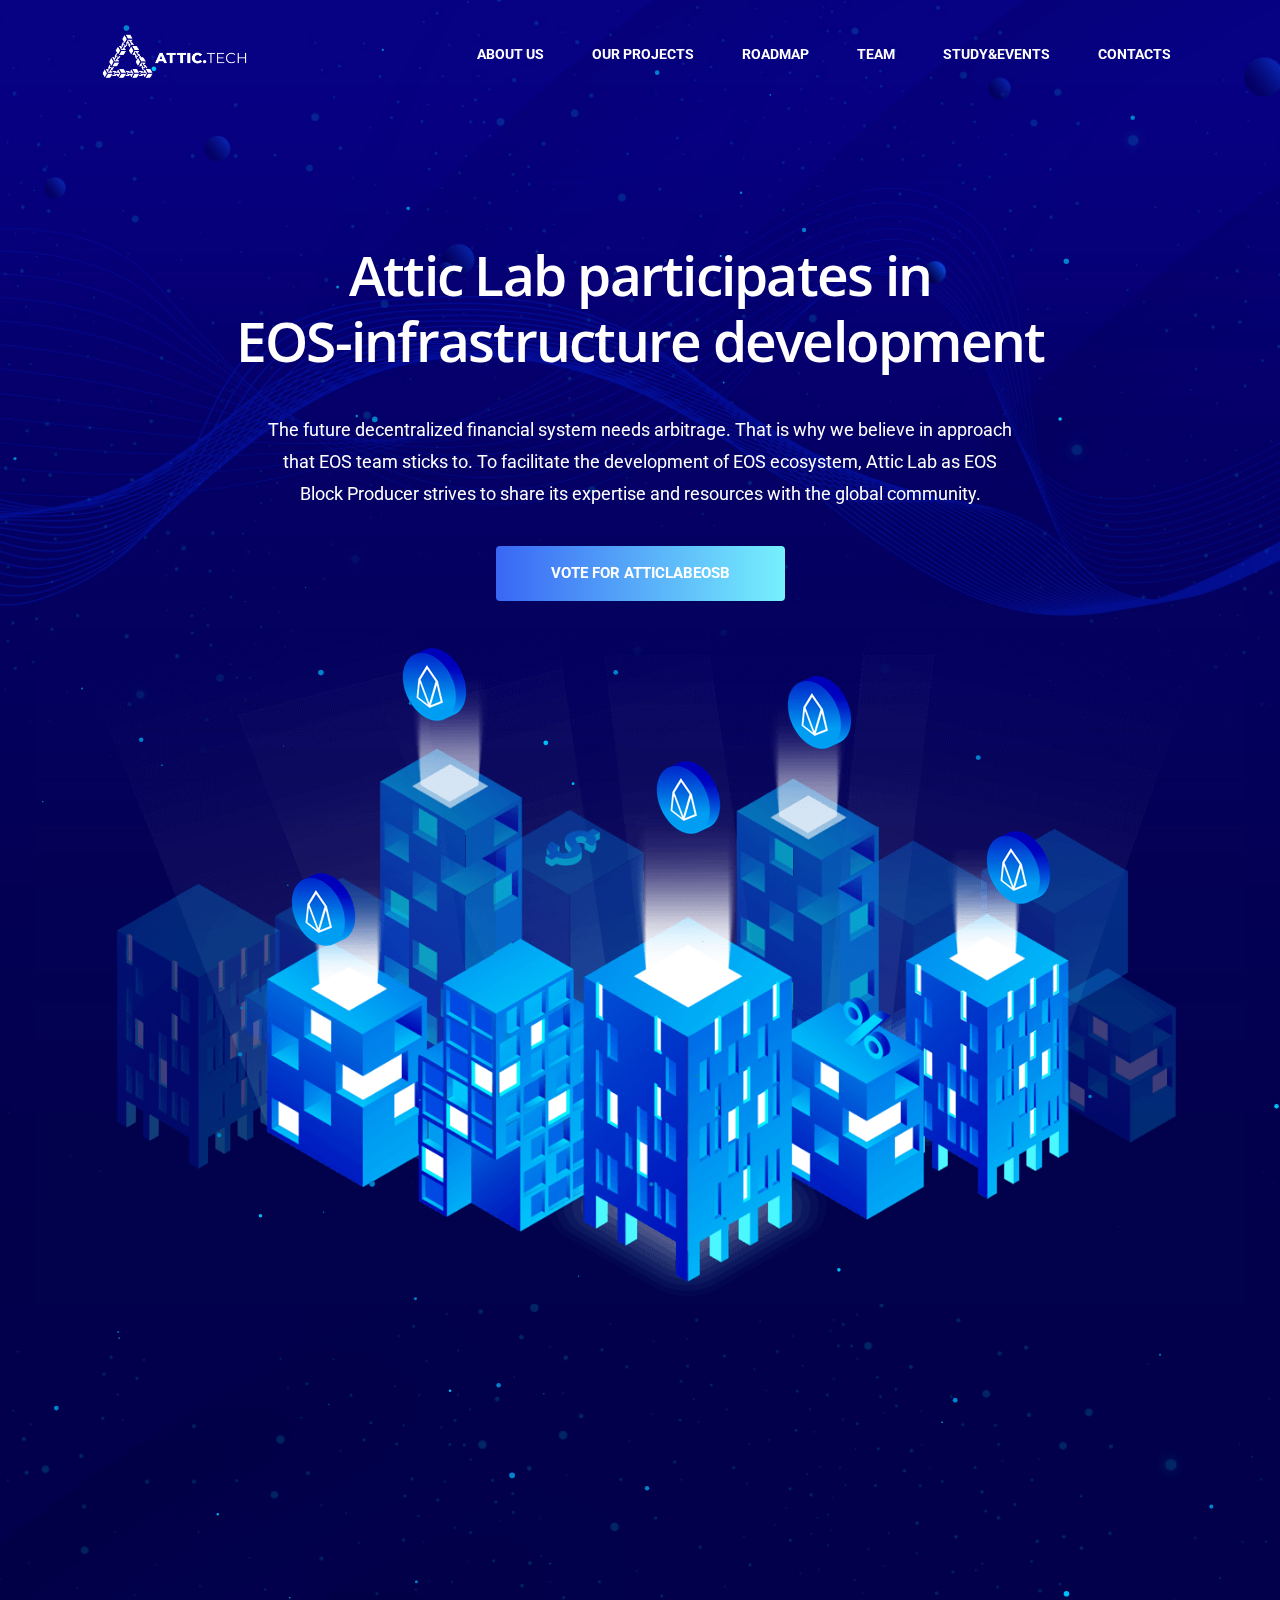
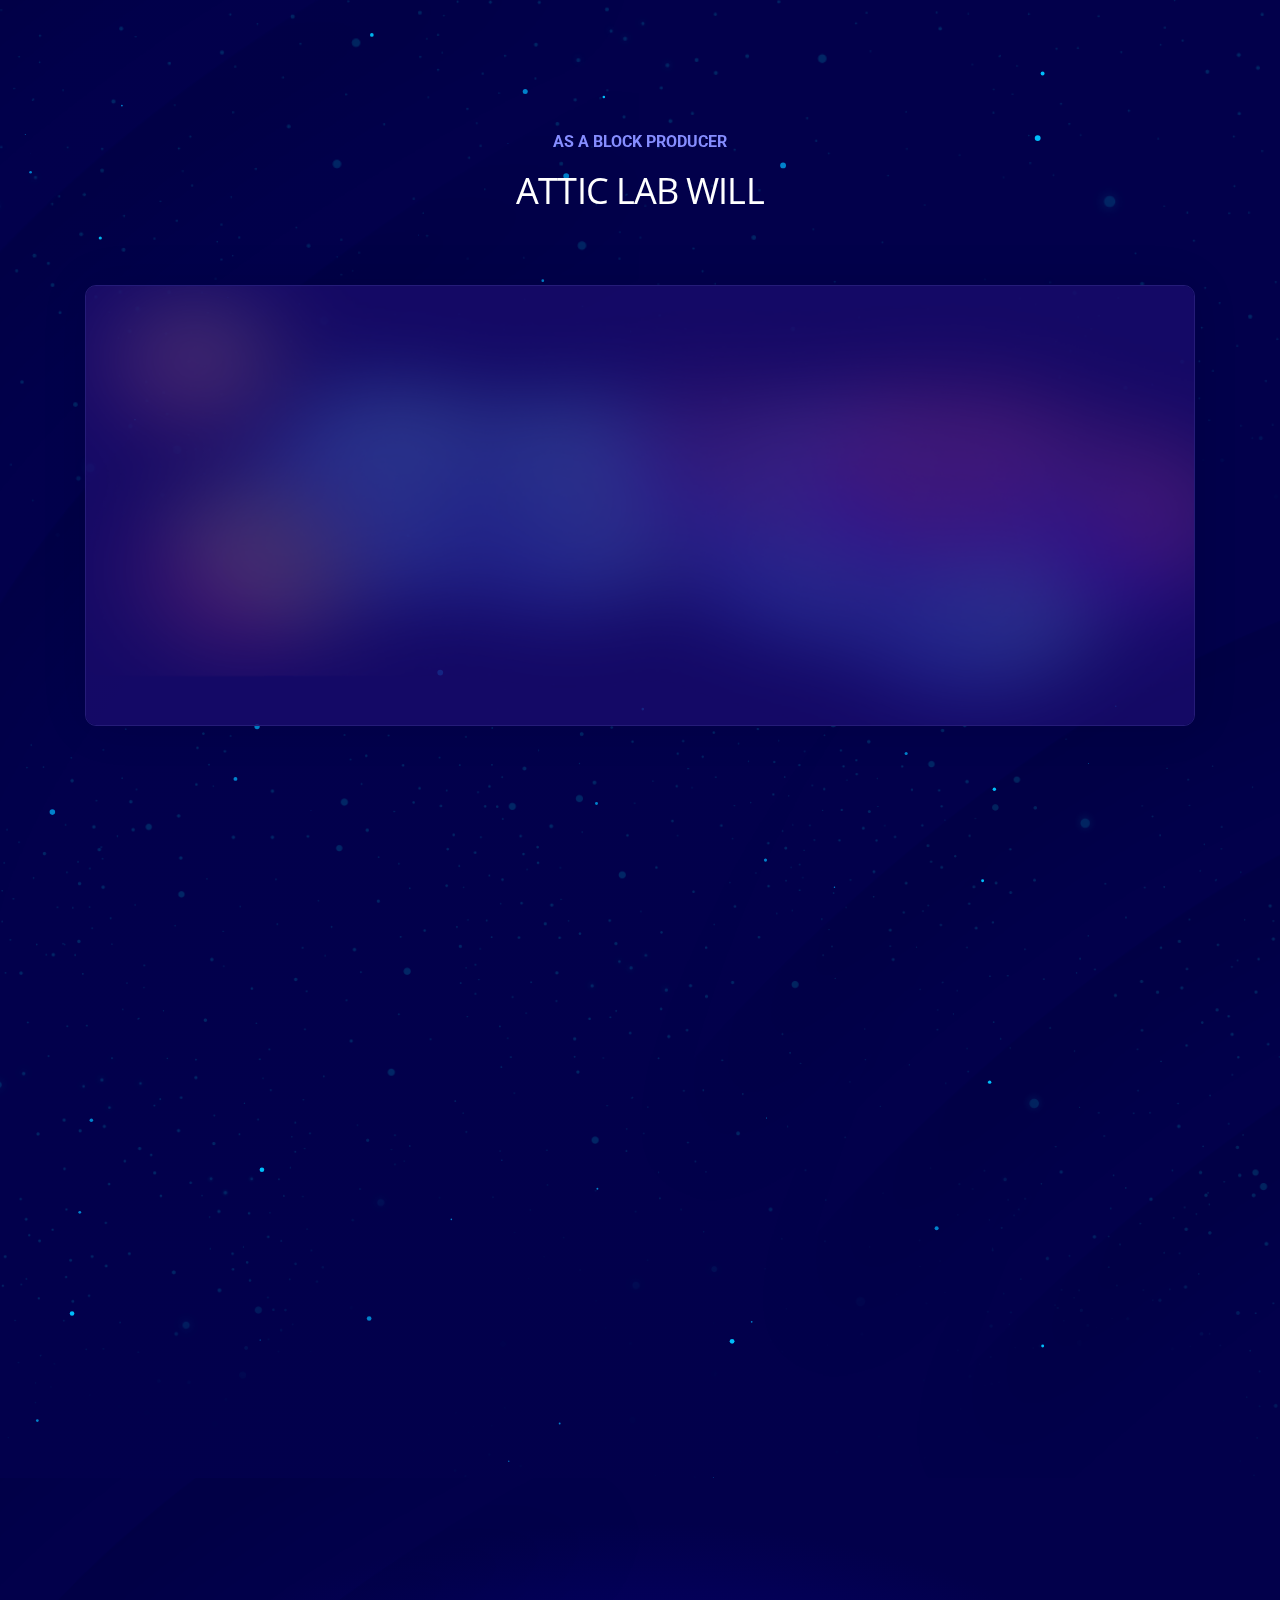
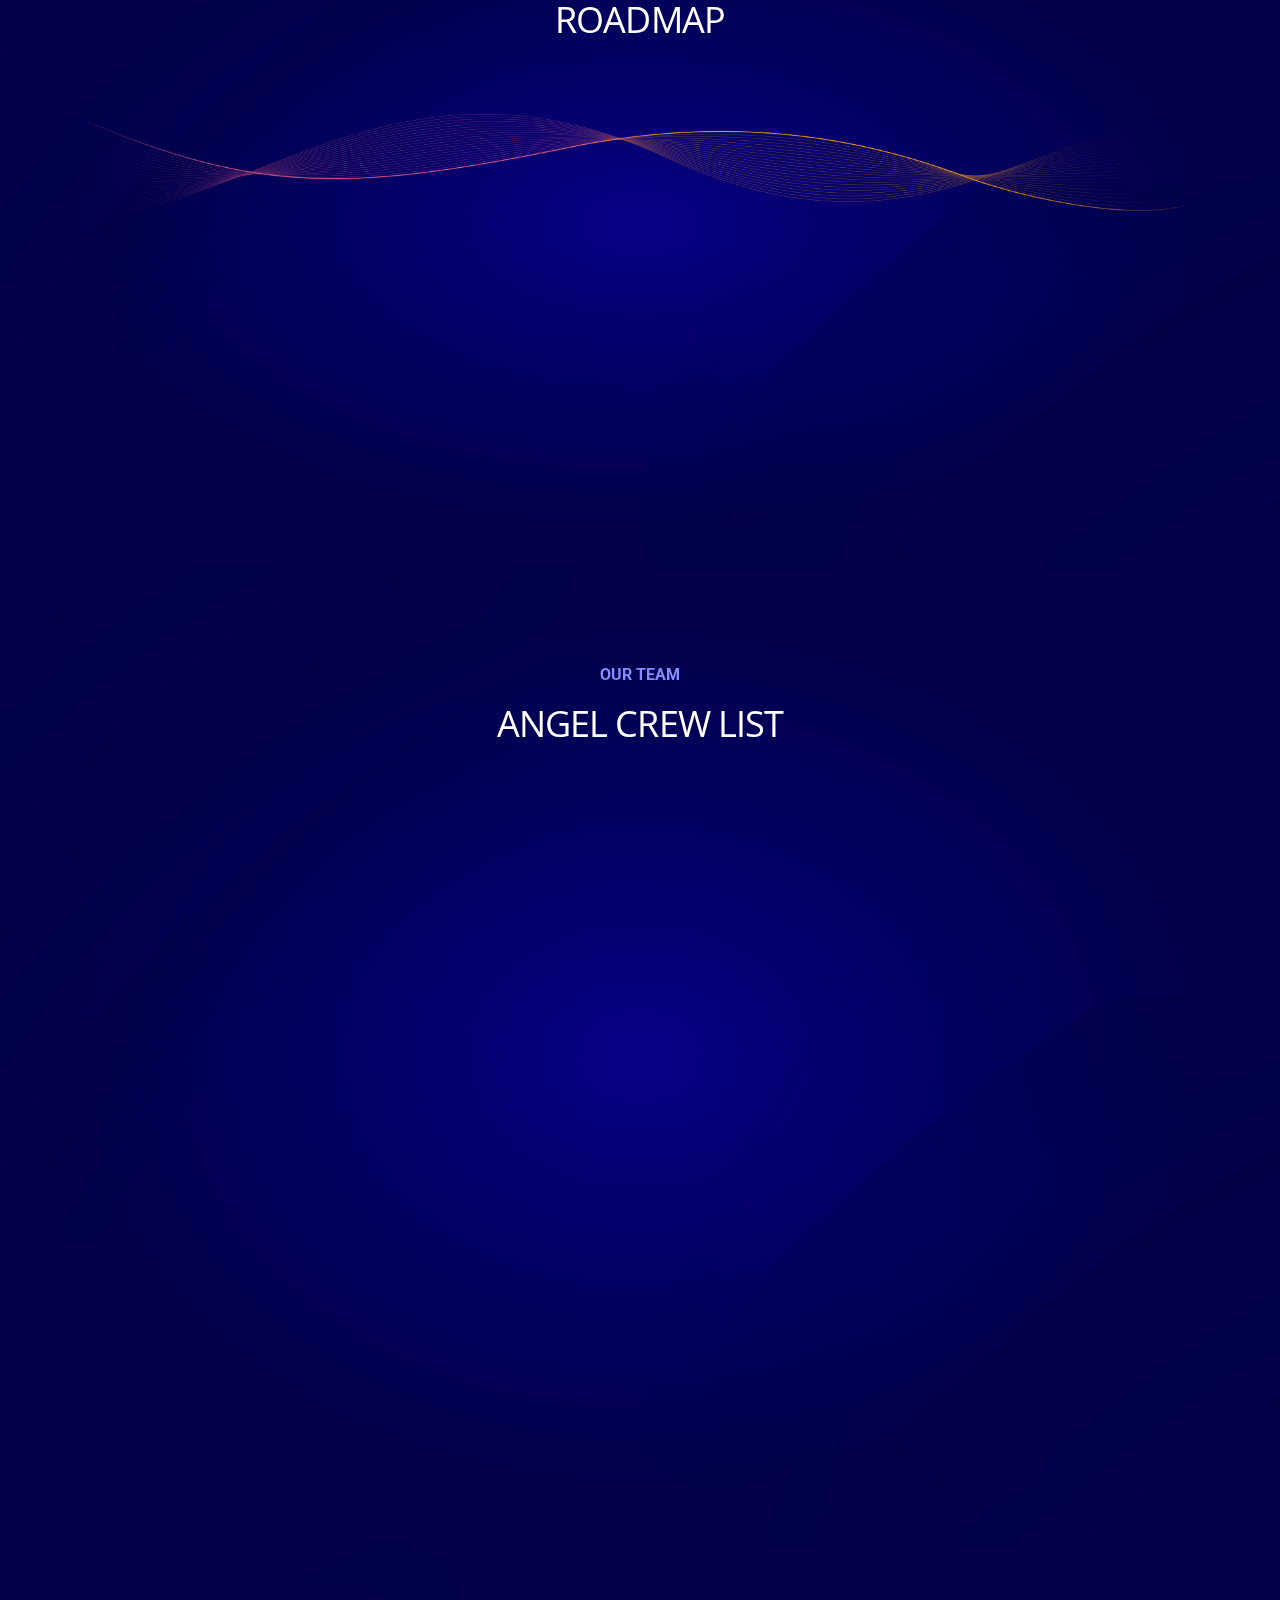
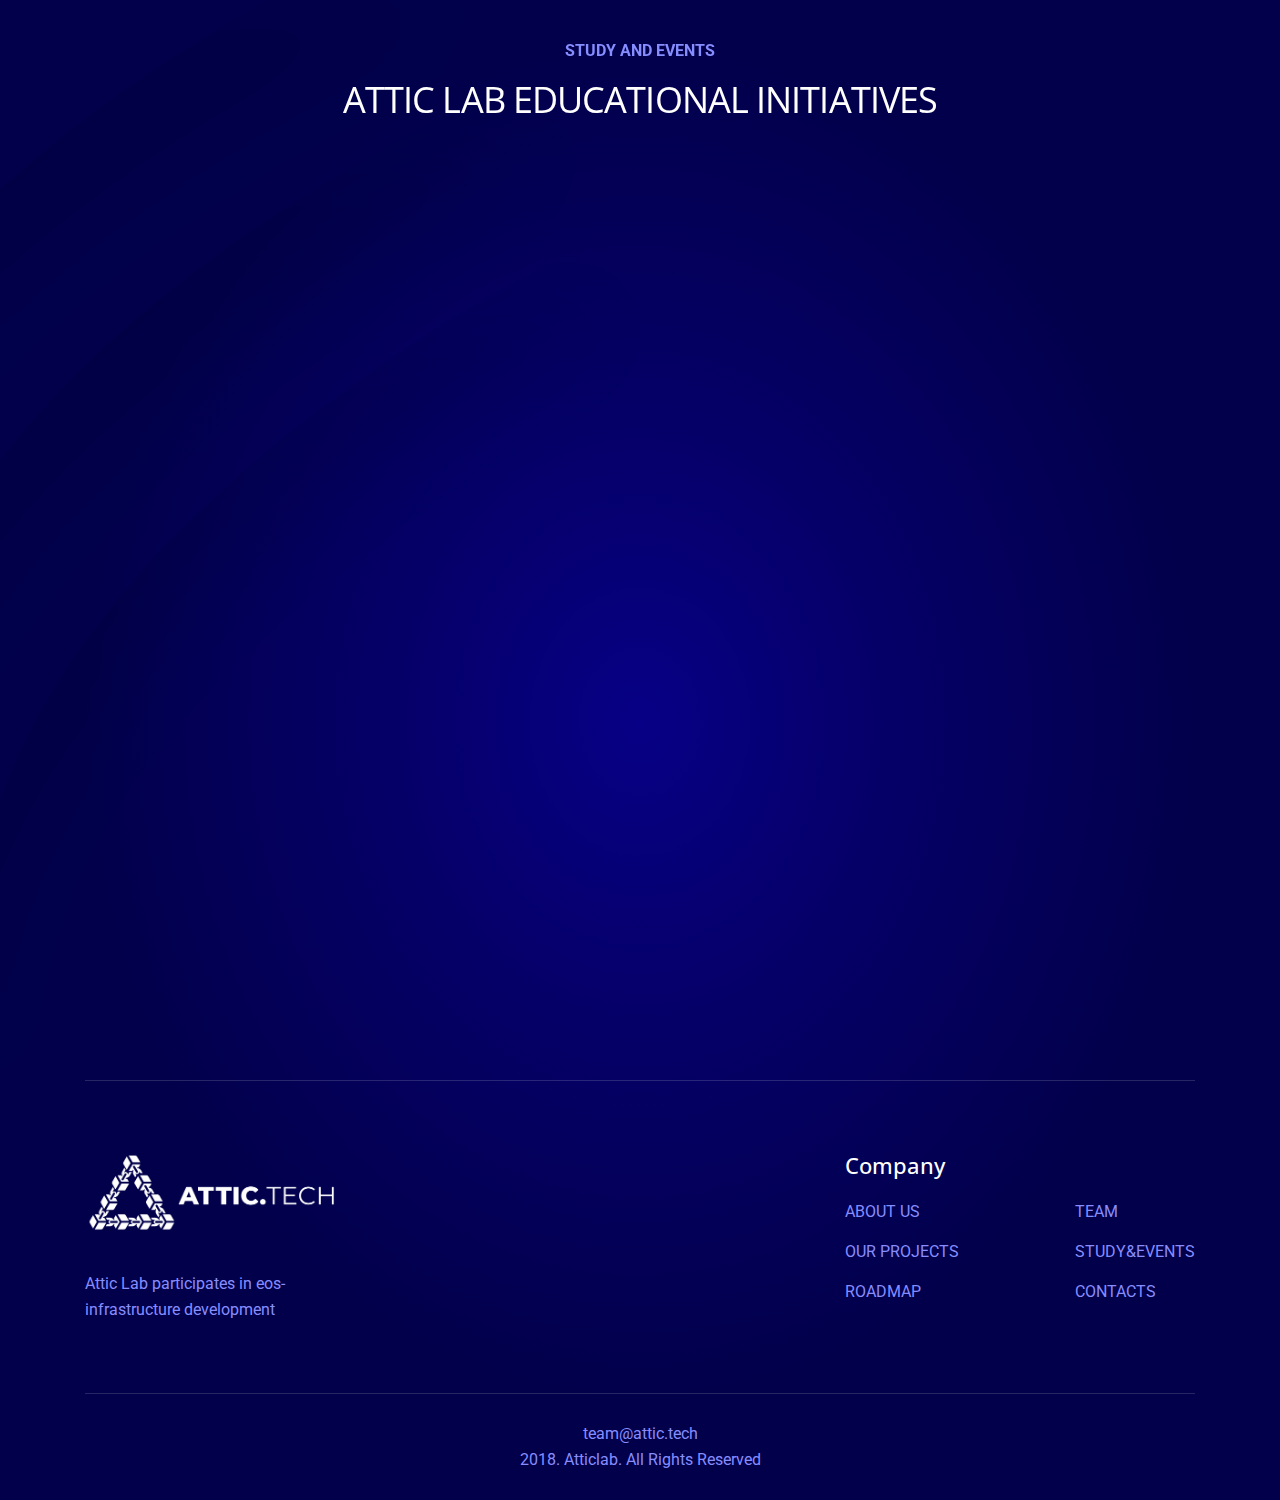
==== index.html @ 76526114 "initial commit" ====
<!-- get_header('Page Name','Title')-->
<!doctype html>
<html class="no-js" lang="en">
<head>
    <meta charset="utf-8">
    <meta http-equiv="x-ua-compatible" content="ie=edge">
    <title>Cryptoex - Home One</title>
    <meta name="description" content="">
    <meta name="viewport" content="width=device-width, initial-scale=1, shrink-to-fit=no">

    <link href="https://fonts.googleapis.com/css?family=Roboto:400,400i,500,500i,700,700i,900,900i" rel="stylesheet">
    <link href="https://fonts.googleapis.com/css?family=Open+Sans:400,400i,600,600i,700,700i,800,800i" rel="stylesheet">


    <link rel="icon" type="image/png" href="favicon.ico">
    <!-- Place favicon.ico in the root directory -->
    <link rel="apple-touch-icon" href="apple-touch-icon.png">

    <link rel="stylesheet" href="assets/css/fontawesome-min.css">
    <link rel="stylesheet" href="assets/css/bootstrap.min.css">
    <link rel="stylesheet" href="assets/css/xsIcon.css">
    <link rel="stylesheet" href="assets/fonts/icomoon/style.css">
    <link rel="stylesheet" href="assets/css/magnific-popup.css">
    <link rel="stylesheet" href="assets/css/owl.carousel.min.css">
    <link rel="stylesheet" href="assets/css/owl.theme.default.min.css">
    <link rel="stylesheet" href="assets/css/navigation.css">
    <link rel="stylesheet" href="assets/css/animate.css">

    <!--Theme custom css -->
    <link rel="stylesheet" href="assets/css/style.css">

    <!--Theme Responsive css-->
    <link rel="stylesheet" href="assets/css/responsive.css"/>

    <!-- use only color version -->
    <!-- <link rel='stylesheet' type='text/css' href='assets/css/colors/color-1.css' > -->
</head>
<body>


<!-- preloader  -->

<div class="preloader" id="preloader">
    <svg class="xs-preload" viewBox="0 0 120 120" width="120px" height="120px">
        <circle class="inner" cx="60" cy="60" r="32"/>
        <circle class="middle" cx="60" cy="60" r="38"/>
        <circle class="outer" cx="60" cy="60" r="44"/>
    </svg>
    <a class="cencel-preloader" href="">Cancel Preloader</a>
</div>

<!-- preloader end  -->

<div class="search-wrap">
    <form class="search-inner" id="main_search" method="get">
        <input id="search_text" type="search" placeholder="Search..." autocomplete="off">
        <button id="searchbtn" type="submit"><i class="fa fa-search"></i></button>
    </form>
</div>


<!-- offset cart strart -->
<!-- sidebar cart item -->
<div class="xs-sidebar-group cart-group">
    <div class="xs-overlay xs-bg-black"></div>
    <div class="xs-sidebar-widget">
        <div class="sidebar-widget-container">
            <div class="widget-heading media">
                <div class="media-body">
                    <a href="#" class="close-side-widget">
                        <i class="icon icon-cross"></i>
                    </a>
                </div>
            </div>
            <div class="xs-empty-content">
                <h3 class="widget-title">Shopping cart</h3>
                <h4 class="xs-title">No products in the cart.</h4>
                <p class="empty-cart-icon">
                    <i class="icon icon-shopping-cart"></i>
                </p>
                <p class="xs-btn-wraper">
                    <a class="btn btn-primary" href="#">Return To Shop</a>
                </p>
            </div>
        </div>
    </div>
</div>    <!-- END sidebar cart item -->    <!-- END offset cart strart -->


<!-- sidebar cart item -->
<div class="xs-sidebar-group info-group">
    <div class="xs-overlay xs-bg-black"></div>
    <div class="xs-sidebar-widget">
        <div class="sidebar-widget-container">
            <div class="widget-heading">
                <a href="#" class="close-side-widget">
                    <i class="icon icon-cross"></i>
                </a>
            </div>
            <div class="sidebar-textwidget">
                <div class="sidebar-logo-wraper">
                    <img class="header-logo" src="assets/images/bimg/logo_112_37.png" alt="sidebar logo">
                </div>
                <p>Far far away, behind the word moun tains, far from the countries Vokalia and Consonantia, there live
                    the blind texts. Separated they live in Bookmarksgrove right at the coast of </p>
                <ul class="sideabr-list-widget">
                    <li>
                        <div class="media">
                            <div class="d-flex">
                                <i class="icon icon-placeholder2"></i>
                            </div>
                            <div class="media-body">
                                <p>759 Pinewood Avenue</p>
                                <span>Marquette, Michigan</span>
                            </div>
                        </div><!-- address 1 -->
                    </li>
                    <li>
                        <div class="media">
                            <div class="d-flex">
                                <i class="icon icon-email2"></i>
                            </div>
                            <div class="media-body">
                                <a href="mailto:info@domain.com">info@domain.com</a>
                                <span>Online Support</span>
                            </div>
                        </div><!-- address 1 -->
                    </li>
                    <li>
                        <div class="media">
                            <div class="d-flex">
                                <i class="icon icon-phone-call2"></i>
                            </div>
                            <div class="media-body">
                                <p>906-624-2565</p>
                                <span>Mon-Fri 8am-5pm</span>
                            </div>
                        </div><!-- address 1 -->
                    </li>
                </ul><!-- .sideabr-list-widget -->
                <div class="subscribe-from">
                    <p>Get Subscribed!</p>
                    <form action="#" method="POST" id="subscribe-form" class="subscribe-form">
                        <label for="sub-input"></label>
                        <div class="form-group">
                            <input type="email" name="email" id="sub-input" placeholder="Enter your mail here"
                                   class="form-control">
                            <button class="sub-btn" type="submit"><i class="icon icon-arrow-right"></i></button>
                        </div>
                    </form>
                </div>
                <ul class="social-list version-2">
                    <li><a href="https://www.facebook.com/atticlab/" class="facebook"><i class="fa fa-facebook"></i></a></li>
                    <li><a href="https://twitter.com/atticlabit" class="twitter"><i class="fa fa-twitter"></i></a></li>
                    <li><a href="#" class="linkedin"><i class="fa fa-reddit"></i></a></li>
                    <li><a href="#" class="instagram"><i class="fa fa-instagram"></i></a></li>
                    <li><a href="https://medium.com/eosatticlab" class="vimeo"><i class="fa fa-vimeo"></i></a></li>
                </ul><!-- .social-list -->
                <div class="text-center">
                    <a href="#" class="btn btn-primary">Purchase Now</a>
                </div>
            </div>
        </div>
    </div>
</div>    <!-- END sidebar widget item -->    <!-- END offset cart strart -->


<!-- header section start -->
<header class="header">
    <div class="container">
        <nav id="navigation1" class="navigation">

            <div class="nav-header">
                <a class="nav-brand" href="index.html">
                    <img class="header-logo"  src="assets/images/bimg/logo_112_37.png" alt="">
                </a>
                <div class="nav-toggle"></div>
            </div>

            <div class="nav-menus-wrapper xs-menu">
                <ul class="header-right align-to-right">
                </ul>
                <ul class="nav-menu align-to-right">
                    <li class="active"><a href="#featured">ABOUT US</a></li>
                    <li><a href="#how_work" class="scrolls">OUR PROJECTS </a></li>
                    <li><a href="#roadmap" class="scrolls">ROADMAP </a></li>
                    <li><a href="#team" class="scrolls">TEAM </a></li>
                    <li><a href="#blog" class="scrolls">STUDY&EVENTS </a></li>
                    <li><a href="#contacts" class="scrolls">CONTACTS </a></li>
                </ul>

            </div>


        </nav>
    </div><!-- .container END -->
</header><!-- header section end -->

<div id="particles-js"

<!-- banner start -->
<section class="banner-sec" id="particles-js1">
    <div class="banner-item"
         style="background: url(assets/images/background/banner_bg.jpg) no-repeat center center /cover">
        <div class="container">
            <div class="row">
                <div class="col-lg-9 mx-auto">
                    <div class="banner-content">
                        <h1 class="banner-title">Attic Lab participates in <br> EOS-infrastructure development</h1>
                        <p>
                            The future decentralized financial system needs arbitrage. That is why we believe in
                            approach that EOS team sticks to. To facilitate the development of EOS ecosystem, Attic Lab
                            as EOS Block Producer strives to share its expertise and resources with the global
                            community.
                        </p>
                        <a href="http://atticlab.net/vote/" target="_blank" class="btn btn-primary">vote for
                            atticlabeosb</a>
                    </div>
                </div>
            </div>

            <div class="banner-img-item">
                <img class="banner-img" src="assets/images/bimg/png_main.png" alt="">
                <img class="banner-ico banner-ico-1" src="assets/images/bimg/pic_72_82.png" alt="">
                <img class="banner-ico banner-ico-2" src="assets/images/bimg/pic_72_82.png" alt="">
                <img class="banner-ico banner-ico-3" src="assets/images/bimg/pic_72_82.png" alt="">
                <img class="banner-ico banner-ico-4" src="assets/images/bimg/pic_72_82.png" alt="">
                <img class="banner-ico banner-ico-5" src="assets/images/bimg/pic_72_82.png" alt="">
            </div>
        </div><!--  .cont  ainer END -->

    </div>
</section>    <!-- banner section end -->

<div class="featured-area">

    <div class="blockcain-and-featured-area">

        <!-- blockcain section start -->
        <section class="blockcain-top-sec">
            <div class="container">
                <div class="row">
                    <div class="col-md-6 wow fadeInUp" data-wow-duration="1.5s">
                        <div class="blockcain-top">
                            <h2 class="column-title">WHO WE ARE  <br> AND  WHAT WE DO</h2>
                        </div>
                    </div><!-- col end -->
                    <div class="col-md-5 offset-md-1 wow fadeInUp" data-wow-duration="2s">
                        <div class="blockcain-top-content">
                            <p>
                                Attic Lab EOS is a fintech and blockchain development company, based in Ukraine, with
                                the global diverse presence and professional crew on board.
                                Attic lab EOS develops essential range of quality products, tools, and services with the
                                focus on smart-contract operating platform and makes extra mile efforts in
                                EOS-infrastructure and ecosystem services’ development and promotion. 
                            </p>
                        </div>
                    </div>
                </div>
            </div>
        </section>            <!-- blockcain section end -->

        <!-- featured section start -->
        <section class="featured-sec" id="featured">
            <div class="container">
                <div class="row">
                    <div class="col-lg-8 mx-auto">
                        <div class="section-title-item">
                            <small class="xs-section-title">As a Block Producer</small>
                            <h2 class="section-title">ATTIC LAB WILL</h2>
                        </div>
                    </div>
                </div><!-- row end -->
                <div class="main-fetured-item">
                    <div class="row">
                        <div class="col-md-4 wow fadeInUp" data-wow-duration="1.5s">
                            <div class="single-feaured-item">
                                <img src="assets/images/bimg/ic_1.png" alt="">
                                <h3 class="feature-title">
                                    Perform technical tasks
                                </h3>
                                <p>
                                    Create and validate blocks, host full seed node and potentially back-up servers
                                </p>
                            </div>
                        </div><!-- col end -->
                        <div class="col-md-4 wow fadeInUp" data-wow-duration="2s">
                            <div class="single-feaured-item">
                                <img src="assets/images/bimg/ic_2.png" alt="">
                                <h3 class="feature-title">
                                    Raise EOS community
                                </h3>
                                <p>
                                    Arrange and participate in public events, improve EOS integrity in financial sphere.
                                </p>
                            </div>
                        </div><!-- col end -->
                        <div class="col-md-4 wow fadeInUp" data-wow-duration="2.5s">
                            <div class="single-feaured-item">
                                <img src="assets/images/bimg/ic_3.png" alt="">
                                <h3 class="feature-title">
                                    Develop
                                </h3>
                                <p>
                                    Undisputedly beneficial applications for everybody
                                </p>
                            </div>
                        </div><!-- col end -->
                    </div><!-- row end -->
                </div><!-- main-fetured-item end -->



            </div>
        </section>            <!-- featured section end -->
    </div>
    <div class="blockcain-and-logo-area">
        <!-- blockcain business section start -->
        <section class="blockcain-business-sec" id="how_work">
            <div class="container">
                <div class="row">
                    <div class="col-md-6 col-lg-6 wow fadeInUp" data-wow-duration="1.5s">
                        <div class="blockcain-img">
                            <img src="assets/images/bimg/pic_2.png" alt="">
                        </div>
                    </div><!-- col end -->
                    <div class="col-md-6 col-lg-5 offset-lg-1 wow fadeInUp" data-wow-duration="2s">
                        <div class="blockcain-content">
                            <small class="xs-section-title">EOS COMMUNITY PROJECTS</small>
                            <h3 class="column-title">The apps announced to be delivered by Attic Lab are:</h3>
                            <p>
                                <a href="http://atticlab.net/vote/" target="_blank"><b>EOS Block Producer offline
                                    voter</b></a><br>
                                Attic lab EOS Web Wallet
                                Attic Lab EOS Wallet (AEW) is a free, open-source, client-side interface for generating
                                EOS wallets.
                            </p>
                            <p>
                                <a href="http://wallet.atticlab.net/" target="_blank"><b>Attic lab EOS Web Wallet</b></a><br>
                                Attic Lab EOS Wallet (AEW) is a free, open-source, client-side interface for generating
                                EOS wallets.
                            </p>
                            <p>
                                <b>EOS Book  </b><i>(The service is at its pre-launching stage )</i> <br>
                                EOS book, an essential guidance service for global EOS community, to disseminate
                                awareness of the advantages and eos-platform hacks, Useful step-by-step tips and reviews
                                are to be available on an ongoing basis, as well as an option ‘portfolio’ providing all
                                EOS-associated persons/members’ intact.
                            </p>
                        </div>
                    </div>
                </div>
            </div>
        </section>

    </div>
</div>

</div>
<div class="how-work-and-token-area">
    <!-- how work section start -->
    <!-- how work section end -->

    <div class="token-roadmap-area">
        <!-- how work section start -->
        <!-- roadmap section start -->
        <section class="roadmap-sec section-padding" style="" id="roadmap">
            <div class="container-fluid">
                <div class="row">
                    <div class="col-lg-8 mx-auto">
                        <div class="section-title-item">
                            <small class="xs-section-title"></small>
                            <h2 class="section-title">ROADMAP</h2>
                        </div>
                    </div>
                </div><!-- row end -->
                <div class="roadmap-timeline">
                    <img src="assets/images/roadmap/timelinered.png" alt="">
                    <div class="custom-container container">
                        <div class="row roadmap-timeline-item">
                            <div class="col-md xs-roadmap wow fadeInUp" data-wow-duration="1.5s">
                                <div class="single-roadmap-timeline">
                                    <b></b>
                                    <h3>Q-3 - 2018</h3>
                                    <p>
                                        <span>Infrastructure Block Production </span><p class="margin-p"></p>
                                        <span>Infrastructure Public</span><p class="margin-p"></p>
                                        <span>Popularization of EOS</span><p class="margin-p"></p>
                                        <span>EOS Listing</span><p class="margin-p"></p>
                                        <span>EOS Block Producer Offline Voter</span>

                                    </p>

                                </div>
                            </div>

                            <div class="col-md xs-roadmap wow fadeInUp" data-wow-duration="2s">
                                <div class="single-roadmap-timeline">
                                    <b></b>
                                    <h3>Q-4 - 2018</h3>
                                    <p>
                                        <span>Infrastructure Block Production</span><p class="margin-p"></p>
                                        <span>EOS-based DApps</span><p class="margin-p"></p>
                                        <span>Promoteos</span><p class="margin-p"></p>
                                        <span>EOS Web Wallet</span><p class="margin-p"></p>
                                        <span>EOS Block Show</span><p class="margin-p"></p>
                                    </p>

                                </div>
                            </div>

                            <div class="col-md xs-roadmap wow fadeInUp" data-wow-duration="2.5s">
                                <div class="single-roadmap-timeline">
                                    <b></b>
                                    <h3>Q-1 - 2019</h3>
                                    <p>
                                        <span>Infrastructure Block Production</span><p class="margin-p"></p>
                                        <span>Bear governance responsibilities</span><p class="margin-p"></p>
                                        <span>EOS community development assistance</span><p class="margin-p"></p>
                                        <span>EOS mobile Wallet</span><p class="margin-p"></p>
                                    </p>

                                </div>
                            </div>

                            <div class="col-md xs-roadmap wow fadeInUp" data-wow-duration="3s">
                                <div class="single-roadmap-timeline">
                                    <b></b>
                                    <h3>Q-2 - 2019</h3>
                                    <p>
                                        <span>Coming soon</span>
                                    </p>

                                </div>
                            </div>

                            <div class="col-md xs-roadmap wow fadeInUp" data-wow-duration="3.5s">
                                <div class="single-roadmap-timeline">
                                    <b></b>
                                    <h3>Q-3 - 2019</h3>
                                    <p>
                                        <span>Coming soon</span>
                                    </p>
                                </div>
                            </div>
                        </div>
                    </div>
                </div>
            </div><!-- container fluid end -->

        </section>            <!-- roadmap section end -->
    </div>
</div>

<div class="document-and-team-area">
    <!-- docuemnt section start -->
    <!-- team section start -->
    <section class="team-sec section-padding" id="team">
        <div class="container">
            <div class="row">
                <div class="col-lg-8 mx-auto">
                    <div class="section-title-item">
                        <small class="xs-section-title">OUR TEAM</small>
                        <h2 class="section-title">ANGEL CREW LIST</h2>
                    </div>
                </div>
            </div><!-- row end -->
            <div class="row">
                <div class="col-lg-4 col-sm-6 wow fadeInUp" data-wow-duration="1.5s">
                    <div class="single-team">
                        <div class="team-img">
                            <img src="assets/images/team/vasylchuk.png" alt="">
                            <div class="team-social">
                                <a href="#">
                                    <i class="icon icon-facebook"></i>
                                </a>
                                <a href="#">
                                    <i class="icon icon-twitter"></i>
                                </a>
                                <a href="#">
                                    <i class="icon icon-linkedin"></i>
                                </a>
                            </div>
                        </div>
                        <div class="team-content">
                            <h3 class="xs-title md">Sergii Vasylchuk</h3>
                            <p></p>
                        </div>
                    </div>
                </div> <!-- Col End -->
                <div class="col-lg-4 col-sm-6 wow fadeInUp" data-wow-duration="2s">
                    <div class="single-team">
                        <div class="team-img">
                            <img src="assets/images/team/cherviakov.png" alt="">
                            <div class="team-social">
                                <a href="#">
                                    <i class="icon icon-facebook"></i>
                                </a>
                                <a href="#">
                                    <i class="icon icon-twitter"></i>
                                </a>
                                <a href="#">
                                    <i class="icon icon-linkedin"></i>
                                </a>
                            </div>
                        </div>
                        <div class="team-content">
                            <h3 class="xs-title md">Stanislav Cherviakov</h3>
                            <p></p>
                        </div>
                    </div>
                </div> <!-- Col End -->
                <div class="col-lg-4 col-sm-6 wow fadeInUp" data-wow-duration="2.5s">
                    <div class="single-team">
                        <div class="team-img">
                            <img src="assets/images/team/shevchenko.png" alt="">
                            <div class="team-social">
                                <a href="#">
                                    <i class="icon icon-facebook"></i>
                                </a>
                                <a href="#">
                                    <i class="icon icon-twitter"></i>
                                </a>
                                <a href="#">
                                    <i class="icon icon-linkedin"></i>
                                </a>
                            </div>
                        </div>
                        <div class="team-content">
                            <h3 class="xs-title md">Natalia Shevchenko</h3>
                            <p></p>
                        </div>
                    </div>
                </div> <!-- Col End -->
                <div class="col-lg-4 col-sm-6 wow fadeInUp" data-wow-duration="3s">
                    <div class="single-team">
                        <div class="team-img">
                            <img src="assets/images/team/makarov.png" alt="">
                            <div class="team-social">
                                <a href="#">
                                    <i class="icon icon-facebook"></i>
                                </a>
                                <a href="#">
                                    <i class="icon icon-twitter"></i>
                                </a>
                                <a href="#">
                                    <i class="icon icon-linkedin"></i>
                                </a>
                            </div>
                        </div>
                        <div class="team-content">
                            <h3 class="xs-title md">Vladyslav Makarov</h3>
                            <p></p>
                        </div>
                    </div>
                </div>
                <div class="col-lg-4 col-sm-6 wow fadeInUp" data-wow-duration="3s">
                    <div class="single-team">
                        <div class="team-img">
                            <img src="assets/images/team/opryshko.png" alt="">
                            <div class="team-social">
                                <a href="#">
                                    <i class="icon icon-facebook"></i>
                                </a>
                                <a href="#">
                                    <i class="icon icon-twitter"></i>
                                </a>
                                <a href="#">
                                    <i class="icon icon-linkedin"></i>
                                </a>
                            </div>
                        </div>
                        <div class="team-content">
                            <h3 class="xs-title md">Bohdan Opryshko</h3>
                            <p></p>
                        </div>
                    </div>
                </div>
            </div> <!-- Row End -->

        </div>
    </section>           <!-- team section end -->
</div>

<div class="blog-and-footer-area">
    <div class="blog-and-social-area">
        <!-- blog section start -->
        <section class="blog-sec section-padding" id="blog">
            <div class="container">
                <div class="row">
                    <div class="col-lg-8 mx-auto">
                        <div class="section-title-item">
                            <small class="xs-section-title">STUDY AND EVENTS
                            </small>
                            <h2 class="section-title">ATTIC LAB EDUCATIONAL INITIATIVES</h2>
                        </div>
                    </div>
                </div><!-- row end -->
                <div class="row">
                    <div class="col-lg-7 wow fadeInUp" data-wow-duration="1.5s">
                        <div class="blog-featured-post">
                            <a target="_blank" href="https://www.facebook.com/events/692705397746496/">
                                <div class="blog-feaured-img">
                                    <img src="assets/images/bimg/event_1.png" alt="">
                                </div>
                                <div class="blog-featured-content">
                                    <span class="post-meta-date">August 29, Kyiv, Ukraine</span>
                                    <h3 class="xs-blog-title">
                                        Kyiv EOS MeetUp
                                    </h3>
                                </div>
                            </a>
                        </div>
                    </div> <!-- Col End -->
                    <div class="col-lg-5 wow fadeInUp" data-wow-duration="2s">
                        <div class="blog-post">
                            <div class="single-blog-post media">
                                <div class="d-flex post-img">
                                    <img src="assets/images/bimg/event_2.png" alt="blog post image"
                                         draggable="false">
                                </div>
                                <div class="media-body">
                            <span class="post-meta-date">
                             September 19, 2018
                            </span>
                                    <h4 class="xs-post-title">
                                        <a href="https://kiev.bc.events/ru">Blockchain & Bitcoin Conference Kyiv</a>
                                    </h4>

                                </div>
                            </div><!-- single-blog-post End -->
                            <div class="single-blog-post media">
                                <div class="d-flex post-img">
                                    <img src="assets/images/bimg/event_3.png" alt="blog post image"
                                         draggable="false">
                                </div>
                                <div class="media-body">
                            <span class="post-meta-date">
                             September 22, 2018
                            </span>
                                    <h4 class="xs-post-title">
                                        <a href="http://eoshackathon.io/"> EOS Hackathon London</a>
                                    </h4>

                                </div>
                            </div><!-- single-blog-post End -->
                            <div class="single-blog-post media">
                                <div class="d-flex post-img">
                                    <img src="assets/images/bimg/event_4.png" alt="blog post image"
                                         draggable="false">
                                </div>
                                <div class="media-body">
                            <span class="post-meta-date">
                              September 22, 2018, Olympia London
                            </span>
                                    <h4 class="xs-post-title">
                                        <a href="http://blockchainlive.com/">Blockchain Live 2018 </a>
                                    </h4>

                                </div>
                            </div><!-- single-blog-post End -->
                        </div><!-- blog post End -->
                    </div> <!-- Col End -->

                </div> <!-- Row End -->

            </div>
        </section>            <!-- blog section end -->

        <!-- social list section start -->
        <section class="social-list-sec section-padding"
                 style="" id="contacts">
            <div class="container">
                <div class="row">
                    <div class="col-lg col-6 col-md-3 wow fadeInUp" data-wow-duration=".5s">
                        <div class="single-social-list facebook">
                            <i class="fa fa-facebook"></i>
                            <h3 class="xs-title sm">Facebook</h3>
                            <a href="https://www.facebook.com/atticlab/">
                                <span class="icon icon-arrow-right"></span>
                            </a>
                        </div>
                    </div><!-- single-social-list-->
                    <div class="col-lg col-6 col-md-3 wow fadeInUp" data-wow-duration="1s">
                        <div class="single-social-list twitter">
                            <i class="fa fa-twitter"></i>
                            <h3 class="xs-title sm">Twitter</h3>
                            <a href="https://twitter.com/atticlabit">
                                <span class="icon icon-arrow-right"></span>
                            </a>
                        </div>
                    </div><!-- single-social-list-->
                    <div class="col-lg col-6 col-md-3 wow fadeInUp" data-wow-duration="1.5s">
                        <div class="single-social-list github">
                            <img class="social-img" src="assets/images/bimg/golos.svg">
                            <h3 class="xs-title sm">Golos</h3>
                            <a href="https://golos.io/@atticlab">
                                <span class="icon icon-arrow-right"></span>
                            </a>
                        </div>
                    </div><!-- single-social-list-->

                    <div class="col-lg col-6 col-md-3 wow fadeInUp" data-wow-duration="3s">
                        <div class="single-social-list youtube">
                            <i class="fa fa-youtube-play"></i>
                            <h3 class="xs-title sm">Youtube</h3>
                            <a href="https://www.youtube.com/channel/UC6ZkKNHc2Vf1x5EJB-1KiqA ">
                                <span class="icon icon-arrow-right"></span>
                            </a>
                        </div>
                    </div><!-- single-social-list-->
                    <div class="col-lg col-6 col-md-3 wow fadeInUp" data-wow-duration="3.5s">
                        <div class="single-social-list medium">
                            <i class="fa fa-medium"></i>
                            <h3 class="xs-title sm">Medium</h3>
                            <a href="https://medium.com/eosatticlab">
                                <span class="icon icon-arrow-right"></span>
                            </a>
                        </div>
                    </div><!-- single-social-list-->
                    <div class="col-lg col-6 col-md-3 wow fadeInUp" data-wow-duration=".5s">
                        <div class="single-social-list facebook">
                            <img class="social-img" src="assets/images/bimg/s.svg">
                            <h3 class="xs-title sm">Steemit</h3>
                            <a href="https://steemit.com/eos/@attic-lab">
                                <span class="icon icon-arrow-right"></span>
                            </a>
                        </div>
                    </div>
                    <div class="col-lg col-6 col-md-3 wow fadeInUp" data-wow-duration="1s">
                        <div class="single-social-list twitter">
                            <img class="social-img" src="assets/images/bimg/reddit_alien.svg">
                            <h3 class="xs-title sm">Reddit</h3>
                            <a href="https://www.reddit.com/r/atticlabeosb/">
                                <span class="icon icon-arrow-right"></span>
                            </a>
                        </div>
                    </div><!-- single-social-list-->
                    <div class="col-lg col-6 col-md-3 wow fadeInUp" data-wow-duration="1.5s">
                        <div class="single-social-list github">
                            <img class="social-img" src="assets/images/bimg/tel.svg">
                            <h3 class="xs-title sm">Telegram</h3>
                            <a href="https://t.me/atticlabeosb">
                                <span class="icon icon-arrow-right"></span>
                            </a>
                        </div>
                    </div><!-- single-social-list-->

                </div> <!-- Row End -->

            </div>
        </section>            <!-- social list section end -->
    </div>

    <!-- footer section start -->
    <footer class="xs-footer-sec">
        <div class="container">
            <div class="footer-area">
                <div class="row footer-row">
                    <div class="col-lg-3 col-sm-6">
                        <div class="footer-widget">
                            <div class="footer-logo">
                                <a href="index.html">
                                    <img src="assets/images/bimg/logo_112_37.png" alt="">
                                </a>
                            </div>
                            <p>
                                Attic Lab participates in eos-infrastructure development
                            </p>
                        </div>
                    </div><!-- col end -->
                    <div class="col-lg-4 offset-lg-1 col-sm-6">
                        <h4 class="widget-title">Company</h4>
                        <div class="footer-widget">
                            <ul>
                                <li><a href="#featured"> ABOUT US</a></li>
                                <li><a href="#how_work"> OUR PROJECTS</a></li>
                                <li><a href="#roadmap"> ROADMAP</a></li>
                            </ul>
                            <ul>
                                <li><a href="#team"> TEAM</a></li>
                                <li><a href="#blog"> STUDY&EVENTS</a></li>
                                <li><a href="#contacts"> CONTACTS</a></li>
                            </ul>
                        </div>
                    </div><!-- col end -->
                </div><!-- row end -->
            </div><!-- footer area end -->

            <!-- copyright area -->
            <div class="footer-copyright">
                <p>
                    team@attic.tech<br>
                    2018. Atticlab. All Rights Reserved
                </p>
            </div>

        </div><!-- container end -->
    </footer>        <!-- footer section end -->
</div>
<!-- footer section start -->


<!--back to top start-->
<div class="BackTo">
    <a href="#" class="fa fa-angle-up" aria-hidden="true"></a>
</div>
<!--back to top end-->


<script src="assets/js/jquery-3.2.1.min.js"></script>
<script src="assets/js/bootstrap.min.js"></script>
<script src="assets/js/jquery.magnific-popup.min.js"></script>
<script src="assets/js/owl.carousel.min.js"></script>
<script src="assets/js/navigation.js"></script>
<script src="assets/js/jquery.appear.min.js"></script>
<script src="assets/js/wow.min.js"></script>
<script src="assets/js/chart.min.js"></script>
<script src="assets/js/particles.min.js"></script>
<script src="assets/js/smooth-scroling.js"></script>
<script src="assets/js/main.js"></script>

</body>
</html>
<!-- footer section end -->
---- assets/css/xsIcon.css ----
@font-face {
  font-family: 'iconfont';
  src:
    url('../fonts/iconfont.ttf?ukrc8w') format('truetype'),
    url('../fonts/iconfont.woff?ukrc8w') format('woff'),
    url('../fonts/iconfont.svg?ukrc8w#iconfont') format('svg');
  font-weight: normal;
  font-style: normal;
}

.icon {
  /* use !important to prevent issues with browser extensions that change fonts */
  font-family: 'iconfont' !important;
  speak: none;
  font-style: normal;
  font-weight: normal;
  font-variant: normal;
  text-transform: none;
  line-height: 1;

  /* Better Font Rendering =========== */
  -webkit-font-smoothing: antialiased;
  -moz-osx-font-smoothing: grayscale;
}

.icon-abacus2:before {
  content: "\e944";
}
.icon-abacus:before {
  content: "\e945";
}
.icon-agenda:before {
  content: "\e946";
}
.icon-agenda2:before {
  content: "\e993";
}
.icon-agenda-1:before {
  content: "\e994";
}
.icon-alarm-clock2:before {
  content: "\e995";
}
.icon-alarm-clock:before {
  content: "\e996";
}
.icon-atomic:before {
  content: "\e997";
}
.icon-auction:before {
  content: "\e998";
}
.icon-balance:before {
  content: "\e999";
}
.icon-balance2:before {
  content: "\e99a";
}
.icon-bank:before {
  content: "\e99b";
}
.icon-bar-chart:before {
  content: "\e99c";
}
.icon-barrier:before {
  content: "\e99d";
}
.icon-battery:before {
  content: "\e99e";
}
.icon-battery-1:before {
  content: "\e99f";
}
.icon-bell:before {
  content: "\e9a0";
}
.icon-bluetooth:before {
  content: "\e9a1";
}
.icon-book:before {
  content: "\e9a2";
}
.icon-briefcase:before {
  content: "\e9a3";
}
.icon-briefcase-1:before {
  content: "\e9a4";
}
.icon-briefcase-2:before {
  content: "\e9a5";
}
.icon-calculator:before {
  content: "\e9a6";
}
.icon-calculator2:before {
  content: "\e9a7";
}
.icon-calculator-1:before {
  content: "\e9a8";
}
.icon-calendar:before {
  content: "\e9a9";
}
.icon-calendar2:before {
  content: "\e9aa";
}
.icon-calendar-1:before {
  content: "\e9ab";
}
.icon-car:before {
  content: "\e9ac";
}
.icon-carrier:before {
  content: "\e9ad";
}
.icon-cash:before {
  content: "\e9ae";
}
.icon-chat:before {
  content: "\e9af";
}
.icon-chat-1:before {
  content: "\e9b0";
}
.icon-checked:before {
  content: "\e9b1";
}
.icon-clip:before {
  content: "\e9b2";
}
.icon-clip2:before {
  content: "\e9b3";
}
.icon-clipboard2:before {
  content: "\e9b4";
}
.icon-clipboard:before {
  content: "\e9b5";
}
.icon-clock:before {
  content: "\e9b6";
}
.icon-clock-1:before {
  content: "\e9b7";
}
.icon-cloud:before {
  content: "\e9b8";
}
.icon-cloud-computing:before {
  content: "\e9b9";
}
.icon-cloud-computing-1:before {
  content: "\e9ba";
}
.icon-cogwheel:before {
  content: "\e9bb";
}
.icon-coins:before {
  content: "\e9bc";
}
.icon-compass:before {
  content: "\e9bd";
}
.icon-contract:before {
  content: "\e9be";
}
.icon-conversation:before {
  content: "\e9bf";
}
.icon-crane:before {
  content: "\e9c0";
}
.icon-crane-2:before {
  content: "\e9c1";
}
.icon-credit-card2:before {
  content: "\e9c2";
}
.icon-credit-card:before {
  content: "\e9c3";
}
.icon-cursor:before {
  content: "\e9c4";
}
.icon-customer-service:before {
  content: "\e9c5";
}
.icon-cutlery:before {
  content: "\e9c6";
}
.icon-dart-board:before {
  content: "\e9c7";
}
.icon-decision-making:before {
  content: "\e9c8";
}
.icon-desk-chair:before {
  content: "\e9c9";
}
.icon-desk-lamp:before {
  content: "\e9ca";
}
.icon-diamond:before {
  content: "\e9cb";
}
.icon-direction:before {
  content: "\e9cc";
}
.icon-document:before {
  content: "\e9cd";
}
.icon-dollar-bill:before {
  content: "\e9ce";
}
.icon-download:before {
  content: "\e9cf";
}
.icon-edit:before {
  content: "\e9d0";
}
.icon-email:before {
  content: "\e9d1";
}
.icon-envelope2:before {
  content: "\e9d2";
}
.icon-envelope:before {
  content: "\e9d3";
}
.icon-eraser:before {
  content: "\e9d4";
}
.icon-eye:before {
  content: "\e9d5";
}
.icon-factory:before {
  content: "\e9d6";
}
.icon-fast-forward:before {
  content: "\e9d7";
}
.icon-favorites:before {
  content: "\e9d8";
}
.icon-file:before {
  content: "\e9d9";
}
.icon-file-1:before {
  content: "\e9da";
}
.icon-file-2:before {
  content: "\e9db";
}
.icon-file-3:before {
  content: "\e9dc";
}
.icon-filter:before {
  content: "\e9dd";
}
.icon-finance-book:before {
  content: "\e9de";
}
.icon-flag:before {
  content: "\e9df";
}
.icon-folder:before {
  content: "\e9e0";
}
.icon-folder-1:before {
  content: "\e9e1";
}
.icon-folders:before {
  content: "\e9e2";
}
.icon-folders2:before {
  content: "\e9e3";
}
.icon-gamepad:before {
  content: "\e9e4";
}
.icon-gift:before {
  content: "\e9e5";
}
.icon-growth:before {
  content: "\e9e6";
}
.icon-heart:before {
  content: "\e9e7";
}
.icon-home:before {
  content: "\e9e8";
}
.icon-house:before {
  content: "\e9e9";
}
.icon-house-1:before {
  content: "\e9ea";
}
.icon-house-2:before {
  content: "\e9eb";
}
.icon-id-card2:before {
  content: "\e9ec";
}
.icon-id-card:before {
  content: "\e9ed";
}
.icon-id-card-1:before {
  content: "\e9ee";
}
.icon-idea:before {
  content: "\e9ef";
}
.icon-image:before {
  content: "\e9f0";
}
.icon-improvement:before {
  content: "\e9f1";
}
.icon-inbox:before {
  content: "\e9f2";
}
.icon-information:before {
  content: "\e9f3";
}
.icon-key2:before {
  content: "\e9f4";
}
.icon-key:before {
  content: "\e9f5";
}
.icon-laptop:before {
  content: "\e9f6";
}
.icon-layers:before {
  content: "\e9f7";
}
.icon-light-bulb:before {
  content: "\e9f8";
}
.icon-like:before {
  content: "\e9f9";
}
.icon-line-chart:before {
  content: "\e9fa";
}
.icon-loupe:before {
  content: "\e9fb";
}
.icon-mail:before {
  content: "\e9fc";
}
.icon-manager:before {
  content: "\e9fd";
}
.icon-map:before {
  content: "\e9fe";
}
.icon-medal:before {
  content: "\e9ff";
}
.icon-megaphone:before {
  content: "\ea00";
}
.icon-megaphone2:before {
  content: "\ea01";
}
.icon-message:before {
  content: "\ea02";
}
.icon-message-1:before {
  content: "\ea03";
}
.icon-message-2:before {
  content: "\ea04";
}
.icon-microphone:before {
  content: "\ea05";
}
.icon-money:before {
  content: "\ea06";
}
.icon-money-bag:before {
  content: "\ea07";
}
.icon-monitor:before {
  content: "\ea08";
}
.icon-music:before {
  content: "\ea09";
}
.icon-next:before {
  content: "\ea0a";
}
.icon-open-book:before {
  content: "\ea0b";
}
.icon-padlock:before {
  content: "\ea0c";
}
.icon-padlock-1:before {
  content: "\ea0d";
}
.icon-paint-brush:before {
  content: "\ea0e";
}
.icon-pause:before {
  content: "\ea0f";
}
.icon-pen:before {
  content: "\ea10";
}
.icon-pencil:before {
  content: "\ea11";
}
.icon-percentage:before {
  content: "\ea12";
}
.icon-phone-call2:before {
  content: "\ea13";
}
.icon-phone-call:before {
  content: "\ea14";
}
.icon-photo-camera:before {
  content: "\ea15";
}
.icon-pie-chart:before {
  content: "\ea16";
}
.icon-pipe:before {
  content: "\ea17";
}
.icon-placeholder:before {
  content: "\ea18";
}
.icon-placeholder2:before {
  content: "\ea19";
}
.icon-planet-earth:before {
  content: "\ea1a";
}
.icon-play-button:before {
  content: "\ea1b";
}
.icon-power-button:before {
  content: "\ea1c";
}
.icon-presentation2:before {
  content: "\ea1d";
}
.icon-presentation:before {
  content: "\ea1e";
}
.icon-printer:before {
  content: "\ea1f";
}
.icon-push-pin2:before {
  content: "\ea20";
}
.icon-push-pin:before {
  content: "\ea21";
}
.icon-refresh:before {
  content: "\ea22";
}
.icon-reload:before {
  content: "\ea23";
}
.icon-return:before {
  content: "\ea24";
}
.icon-rocket-ship:before {
  content: "\ea25";
}
.icon-rss:before {
  content: "\ea26";
}
.icon-safebox:before {
  content: "\ea27";
}
.icon-safebox2:before {
  content: "\ea28";
}
.icon-search2:before {
  content: "\ea29";
}
.icon-search-1:before {
  content: "\ea2a";
}
.icon-settings:before {
  content: "\ea2b";
}
.icon-settings-1:before {
  content: "\ea2c";
}
.icon-settings-2:before {
  content: "\ea2d";
}
.icon-sewing-machine:before {
  content: "\ea2e";
}
.icon-share:before {
  content: "\ea2f";
}
.icon-shield:before {
  content: "\ea30";
}
.icon-shield2:before {
  content: "\ea31";
}
.icon-shopping:before {
  content: "\ea32";
}
.icon-shopping-bag:before {
  content: "\ea33";
}
.icon-shopping-bag-1:before {
  content: "\ea34";
}
.icon-shopping-bag-2:before {
  content: "\ea35";
}
.icon-shopping-cart:before {
  content: "\ea36";
}
.icon-shopping-cart2:before {
  content: "\ea37";
}
.icon-shopping-cart-1:before {
  content: "\ea38";
}
.icon-shopping-cart-2:before {
  content: "\ea39";
}
.icon-shopping-cart-3:before {
  content: "\ea3a";
}
.icon-smartphone:before {
  content: "\ea3b";
}
.icon-speaker:before {
  content: "\ea3c";
}
.icon-speakers:before {
  content: "\ea3d";
}
.icon-stats:before {
  content: "\ea3e";
}
.icon-stats-1:before {
  content: "\ea3f";
}
.icon-stats-2:before {
  content: "\ea40";
}
.icon-stats-3:before {
  content: "\ea41";
}
.icon-stats-4:before {
  content: "\ea42";
}
.icon-stats-5:before {
  content: "\ea43";
}
.icon-stats-6:before {
  content: "\ea44";
}
.icon-sticky-note:before {
  content: "\ea45";
}
.icon-store:before {
  content: "\ea46";
}
.icon-store-1:before {
  content: "\ea47";
}
.icon-suitcase:before {
  content: "\ea48";
}
.icon-suitcase-1:before {
  content: "\ea49";
}
.icon-tag:before {
  content: "\ea4a";
}
.icon-target:before {
  content: "\ea4b";
}
.icon-team:before {
  content: "\ea4c";
}
.icon-tie:before {
  content: "\ea4d";
}
.icon-trash:before {
  content: "\ea4e";
}
.icon-trolley:before {
  content: "\ea4f";
}
.icon-trolley-1:before {
  content: "\ea50";
}
.icon-trolley-2:before {
  content: "\ea51";
}
.icon-trophy:before {
  content: "\ea52";
}
.icon-truck:before {
  content: "\ea53";
}
.icon-truck-1:before {
  content: "\ea54";
}
.icon-truck-2:before {
  content: "\ea55";
}
.icon-umbrella:before {
  content: "\ea56";
}
.icon-upload:before {
  content: "\ea57";
}
.icon-user:before {
  content: "\ea58";
}
.icon-user-1:before {
  content: "\ea59";
}
.icon-user-2:before {
  content: "\ea5a";
}
.icon-user-3:before {
  content: "\ea5b";
}
.icon-users:before {
  content: "\ea5c";
}
.icon-video-camera:before {
  content: "\ea5d";
}
.icon-voucher:before {
  content: "\ea5e";
}
.icon-voucher-1:before {
  content: "\ea5f";
}
.icon-voucher-2:before {
  content: "\ea60";
}
.icon-voucher-3:before {
  content: "\ea61";
}
.icon-voucher-4:before {
  content: "\ea62";
}
.icon-wallet:before {
  content: "\ea63";
}
.icon-wallet2:before {
  content: "\ea64";
}
.icon-wifi:before {
  content: "\ea65";
}
.icon-worker:before {
  content: "\ea66";
}
.icon-zoom-in:before {
  content: "\ea67";
}
.icon-zoom-out:before {
  content: "\ea68";
}
.icon-squares:before {
  content: "\ea69";
}
.icon-options:before {
  content: "\ea6a";
}
.icon-apps:before {
  content: "\ea6b";
}
.icon-menu-1:before {
  content: "\ea6c";
}
.icon-menu:before {
  content: "\ea6d";
}
.icon-search-minus:before {
  content: "\e98d";
}
.icon-search:before {
  content: "\e98e";
}
.icon-down-arrow:before {
  content: "\e98f";
}
.icon-up-arrow:before {
  content: "\e990";
}
.icon-right-arrow:before {
  content: "\e991";
}
.icon-left-arrows:before {
  content: "\e992";
}
.icon-heart2:before {
  content: "\e987";
}
.icon-medical2:before {
  content: "\e954";
}
.icon-eye22:before {
  content: "\e955";
}
.icon-full-screen:before {
  content: "\e956";
}
.icon-shuffle-arrow:before {
  content: "\e976";
}
.icon-online-shopping-cart:before {
  content: "\e988";
}
.icon-shopping-cart22:before {
  content: "\e989";
}
.icon-apple-1:before {
  content: "\e981";
}
.icon-apple:before {
  content: "\e982";
}
.icon-watch:before {
  content: "\e983";
}
.icon-cogwheel2:before {
  content: "\e984";
}
.icon-light-bulb2:before {
  content: "\e985";
}
.icon-light-bulb-1:before {
  content: "\e986";
}
.icon-u-turn:before {
  content: "\e96b";
}
.icon-medal2:before {
  content: "\e97e";
}
.icon-team-1:before {
  content: "\e97f";
}
.icon-team22:before {
  content: "\e980";
}
.icon-team2:before {
  content: "\e95c";
}
.icon-tshirt:before {
  content: "\e95d";
}
.icon-cancel:before {
  content: "\e95e";
}
.icon-drink:before {
  content: "\e95f";
}
.icon-home22:before {
  content: "\e960";
}
.icon-music2:before {
  content: "\e961";
}
.icon-rich:before {
  content: "\e962";
}
.icon-brush:before {
  content: "\e963";
}
.icon-opposite-way:before {
  content: "\e964";
}
.icon-cloud-computing2:before {
  content: "\e965";
}
.icon-technology-1:before {
  content: "\e966";
}
.icon-rotate:before {
  content: "\e967";
}
.icon-medical:before {
  content: "\e968";
}
.icon-flash-1:before {
  content: "\e969";
}
.icon-flash:before {
  content: "\e96a";
}
.icon-hours-support:before {
  content: "\e96d";
}
.icon-bag:before {
  content: "\e96e";
}
.icon-photo-camera2:before {
  content: "\e96f";
}
.icon-school:before {
  content: "\e970";
}
.icon-settings2:before {
  content: "\e971";
}
.icon-smartphone22:before {
  content: "\e972";
}
.icon-technology-12:before {
  content: "\e973";
}
.icon-tool:before {
  content: "\e974";
}
.icon-business2:before {
  content: "\e975";
}
.icon-star:before {
  content: "\e98a";
}
.icon-star-1:before {
  content: "\e98b";
}
.icon-favorite:before {
  content: "\e98c";
}
.icon-valentines-heart:before {
  content: "\e95a";
}
.icon-van-1:before {
  content: "\e977";
}
.icon-van:before {
  content: "\e978";
}
.icon-vegetables:before {
  content: "\e979";
}
.icon-women:before {
  content: "\e97a";
}
.icon-left-arrow:before {
  content: "\e919";
}
.icon-vintage:before {
  content: "\e97b";
}
.icon-up-arrow2:before {
  content: "\e97c";
}
.icon-arrows:before {
  content: "\e97d";
}
.icon-download-arrow:before {
  content: "\e940";
}
.icon-facebook:before {
  content: "\e905";
}
.icon-twitter:before {
  content: "\e90a";
}
.icon-dribbble:before {
  content: "\e90b";
}
.icon-linkedin:before {
  content: "\e90f";
}
.icon-youtube:before {
  content: "\e912";
}
.icon-twitter3:before {
  content: "\e914";
}
.icon-pinterest:before {
  content: "\e915";
}
.icon-vimeo:before {
  content: "\e918";
}
.icon-soundcloud:before {
  content: "\e91c";
}
.icon-youtube-v:before {
  content: "\e925";
}
.icon-behance:before {
  content: "\e927";
}
.icon-google-plus:before {
  content: "\e92d";
}
.icon-instagram:before {
  content: "\e936";
}
.icon-double-left-chevron:before {
  content: "\e939";
}
.icon-double-angle-pointing-to-right:before {
  content: "\e93a";
}
.icon-down-arrow2:before {
  content: "\e96c";
}
.icon-arrow-point-to-down:before {
  content: "\e93b";
}
.icon-play-button2:before {
  content: "\e93c";
}
.icon-minus:before {
  content: "\e93d";
}
.icon-plus:before {
  content: "\e93e";
}
.icon-tick:before {
  content: "\e93f";
}
.icon-edit2:before {
  content: "\e941";
}
.icon-reply:before {
  content: "\e942";
}
.icon-cogwheel-outline:before {
  content: "\e943";
}
.icon-shopping-basket:before {
  content: "\e947";
}
.icon-users22:before {
  content: "\e948";
}
.icon-man:before {
  content: "\e949";
}
.icon-support:before {
  content: "\e94a";
}
.icon-favorites2:before {
  content: "\e94b";
}
.icon-calendar3:before {
  content: "\e94c";
}
.icon-paper-plane:before {
  content: "\e94d";
}
.icon-placeholder3:before {
  content: "\e94e";
}
.icon-phone-call3:before {
  content: "\e94f";
}
.icon-newsletter:before {
  content: "\e901";
}
.icon-contact:before {
  content: "\e950";
}
.icon-email2:before {
  content: "\e951";
}
.icon-envelope4:before {
  content: "\e926";
}
.icon-internet:before {
  content: "\e952";
}
.icon-quote2:before {
  content: "\e953";
}
.icon-tools2:before {
  content: "\e957";
}
.icon-pie-chart22:before {
  content: "\e958";
}
.icon-diamond3:before {
  content: "\e959";
}
.icon-like2:before {
  content: "\e95b";
}
.icon-deal:before {
  content: "\e924";
}
.icon-left-arrow2:before {
  content: "\e931";
}
.icon-quote22:before {
  content: "\e937";
}
.icon-right-arrow2:before {
  content: "\e938";
}
.icon-coins-2:before {
  content: "\e902";
}
.icon-commerce-2:before {
  content: "\e903";
}
.icon-monitor2:before {
  content: "\e904";
}
.icon-business:before {
  content: "\e906";
}
.icon-graphic-2:before {
  content: "\e907";
}
.icon-commerce-1:before {
  content: "\e908";
}
.icon-hammer:before {
  content: "\e909";
}
.icon-justice-1:before {
  content: "\e90c";
}
.icon-line:before {
  content: "\e90d";
}
.icon-money-3:before {
  content: "\e90e";
}
.icon-commerce:before {
  content: "\e910";
}
.icon-agenda3:before {
  content: "\e911";
}
.icon-justice:before {
  content: "\e913";
}
.icon-technology:before {
  content: "\e916";
}
.icon-coins-1:before {
  content: "\e917";
}
.icon-bank2:before {
  content: "\e91a";
}
.icon-calculator3:before {
  content: "\e91b";
}
.icon-chart22:before {
  content: "\e91d";
}
.icon-checked2:before {
  content: "\e91e";
}
.icon-clock3:before {
  content: "\e91f";
}
.icon-comment:before {
  content: "\e920";
}
.icon-comments:before {
  content: "\e921";
}
.icon-consult:before {
  content: "\e922";
}
.icon-consut2:before {
  content: "\e923";
}
.icon-folder2:before {
  content: "\e928";
}
.icon-invest:before {
  content: "\e929";
}
.icon-loan:before {
  content: "\e92a";
}
.icon-map-marker2:before {
  content: "\e92b";
}
.icon-mutual-fund:before {
  content: "\e92c";
}
.icon-phone3:before {
  content: "\e92e";
}
.icon-pie-chart222:before {
  content: "\e92f";
}
.icon-play:before {
  content: "\e930";
}
.icon-savings:before {
  content: "\e932";
}
.icon-search3:before {
  content: "\e933";
}
.icon-tag3:before {
  content: "\e934";
}
.icon-tags:before {
  content: "\e935";
}
.icon-vplay:before {
  content: "\e900";
}
.icon-home2:before {
  content: "\e800";
}
.icon-apartment:before {
  content: "\e801";
}
.icon-pencil2:before {
  content: "\e802";
}
.icon-magic-wand:before {
  content: "\e803";
}
.icon-drop:before {
  content: "\e804";
}
.icon-lighter:before {
  content: "\e805";
}
.icon-poop:before {
  content: "\e806";
}
.icon-sun:before {
  content: "\e807";
}
.icon-moon:before {
  content: "\e808";
}
.icon-cloud2:before {
  content: "\e809";
}
.icon-cloud-upload:before {
  content: "\e80a";
}
.icon-cloud-download:before {
  content: "\e80b";
}
.icon-cloud-sync:before {
  content: "\e80c";
}
.icon-cloud-check:before {
  content: "\e80d";
}
.icon-database:before {
  content: "\e80e";
}
.icon-lock3:before {
  content: "\e80f";
}
.icon-cog2:before {
  content: "\e810";
}
.icon-trash2:before {
  content: "\e811";
}
.icon-dice:before {
  content: "\e812";
}
.icon-heart3:before {
  content: "\e813";
}
.icon-star2:before {
  content: "\e814";
}
.icon-star-half2:before {
  content: "\e815";
}
.icon-star-empty:before {
  content: "\e816";
}
.icon-flag3:before {
  content: "\e817";
}
.icon-envelope3:before {
  content: "\e818";
}
.icon-paperclip:before {
  content: "\e819";
}
.icon-inbox2:before {
  content: "\e81a";
}
.icon-eye2:before {
  content: "\e81b";
}
.icon-printer2:before {
  content: "\e81c";
}
.icon-file-empty:before {
  content: "\e81d";
}
.icon-file-add:before {
  content: "\e81e";
}
.icon-enter:before {
  content: "\e81f";
}
.icon-exit:before {
  content: "\e820";
}
.icon-graduation-hat:before {
  content: "\e821";
}
.icon-license:before {
  content: "\e822";
}
.icon-music-note:before {
  content: "\e823";
}
.icon-film-play:before {
  content: "\e824";
}
.icon-camera-video:before {
  content: "\e825";
}
.icon-camera:before {
  content: "\e826";
}
.icon-picture2:before {
  content: "\e827";
}
.icon-book2:before {
  content: "\e828";
}
.icon-bookmark:before {
  content: "\e829";
}
.icon-user2:before {
  content: "\e82a";
}
.icon-users2:before {
  content: "\e82b";
}
.icon-shirt:before {
  content: "\e82c";
}
.icon-store2:before {
  content: "\e82d";
}
.icon-cart:before {
  content: "\e82e";
}
.icon-tag2:before {
  content: "\e82f";
}
.icon-phone-handset:before {
  content: "\e830";
}
.icon-phone:before {
  content: "\e831";
}
.icon-pushpin:before {
  content: "\e832";
}
.icon-map-marker:before {
  content: "\e833";
}
.icon-map2:before {
  content: "\e834";
}
.icon-location:before {
  content: "\e835";
}
.icon-calendar-full:before {
  content: "\e836";
}
.icon-keyboard:before {
  content: "\e837";
}
.icon-spell-check:before {
  content: "\e838";
}
.icon-screen:before {
  content: "\e839";
}
.icon-smartphone2:before {
  content: "\e83a";
}
.icon-tablet:before {
  content: "\e83b";
}
.icon-laptop2:before {
  content: "\e83c";
}
.icon-laptop-phone:before {
  content: "\e83d";
}
.icon-power-switch:before {
  content: "\e83e";
}
.icon-bubble:before {
  content: "\e83f";
}
.icon-heart-pulse:before {
  content: "\e840";
}
.icon-construction:before {
  content: "\e841";
}
.icon-pie-chart2:before {
  content: "\e842";
}
.icon-chart-bars:before {
  content: "\e843";
}
.icon-gift2:before {
  content: "\e844";
}
.icon-diamond2:before {
  content: "\e845";
}
.icon-dinner:before {
  content: "\e847";
}
.icon-coffee-cup:before {
  content: "\e848";
}
.icon-leaf:before {
  content: "\e849";
}
.icon-paw:before {
  content: "\e84a";
}
.icon-rocket:before {
  content: "\e84b";
}
.icon-briefcase2:before {
  content: "\e84c";
}
.icon-bus2:before {
  content: "\e84d";
}
.icon-car2:before {
  content: "\e84e";
}
.icon-train:before {
  content: "\e84f";
}
.icon-bicycle2:before {
  content: "\e850";
}
.icon-wheelchair:before {
  content: "\e851";
}
.icon-select:before {
  content: "\e852";
}
.icon-earth:before {
  content: "\e853";
}
.icon-smile:before {
  content: "\e854";
}
.icon-sad2:before {
  content: "\e855";
}
.icon-neutral:before {
  content: "\e856";
}
.icon-mustache:before {
  content: "\e857";
}
.icon-alarm:before {
  content: "\e858";
}
.icon-bullhorn:before {
  content: "\e859";
}
.icon-volume-high:before {
  content: "\e85a";
}
.icon-volume-medium:before {
  content: "\e85b";
}
.icon-volume-low:before {
  content: "\e85c";
}
.icon-volume:before {
  content: "\e85d";
}
.icon-mic2:before {
  content: "\e85e";
}
.icon-hourglass:before {
  content: "\e85f";
}
.icon-undo:before {
  content: "\e860";
}
.icon-redo:before {
  content: "\e861";
}
.icon-sync:before {
  content: "\e862";
}
.icon-history:before {
  content: "\e863";
}
.icon-clock2:before {
  content: "\e864";
}
.icon-download3:before {
  content: "\e865";
}
.icon-upload2:before {
  content: "\e866";
}
.icon-enter-down:before {
  content: "\e867";
}
.icon-exit-up:before {
  content: "\e868";
}
.icon-bug:before {
  content: "\e869";
}
.icon-code2:before {
  content: "\e86a";
}
.icon-link:before {
  content: "\e86b";
}
.icon-unlink:before {
  content: "\e86c";
}
.icon-thumbs-up:before {
  content: "\e86d";
}
.icon-thumbs-down:before {
  content: "\e86e";
}
.icon-magnifier:before {
  content: "\e86f";
}
.icon-cross:before {
  content: "\e870";
}
.icon-menu2:before {
  content: "\e871";
}
.icon-list:before {
  content: "\e872";
}
.icon-chevron-up:before {
  content: "\e873";
}
.icon-chevron-down:before {
  content: "\e874";
}
.icon-chevron-left:before {
  content: "\e875";
}
.icon-chevron-right:before {
  content: "\e876";
}
.icon-arrow-up:before {
  content: "\e877";
}
.icon-arrow-down:before {
  content: "\e878";
}
.icon-arrow-left:before {
  content: "\e879";
}
.icon-arrow-right:before {
  content: "\e87a";
}
.icon-move:before {
  content: "\e87b";
}
.icon-warning:before {
  content: "\e87c";
}
.icon-question-circle:before {
  content: "\e87d";
}
.icon-menu-circle:before {
  content: "\e87e";
}
.icon-checkmark-circle:before {
  content: "\e87f";
}
.icon-cross-circle:before {
  content: "\e880";
}
.icon-plus-circle:before {
  content: "\e881";
}
.icon-circle-minus:before {
  content: "\e882";
}
.icon-arrow-up-circle:before {
  content: "\e883";
}
.icon-arrow-down-circle:before {
  content: "\e884";
}
.icon-arrow-left-circle:before {
  content: "\e885";
}
.icon-arrow-right-circle:before {
  content: "\e886";
}
.icon-chevron-up-circle:before {
  content: "\e887";
}
.icon-chevron-down-circle:before {
  content: "\e888";
}
.icon-chevron-left-circle:before {
  content: "\e889";
}
.icon-chevron-right-circle:before {
  content: "\e88a";
}
.icon-crop:before {
  content: "\e88b";
}
.icon-frame-expand:before {
  content: "\e88c";
}
.icon-frame-contract:before {
  content: "\e88d";
}
.icon-layers2:before {
  content: "\e88e";
}
.icon-funnel:before {
  content: "\e88f";
}
.icon-text-format:before {
  content: "\e890";
}
.icon-text-size:before {
  content: "\e892";
}
.icon-bold:before {
  content: "\e893";
}
.icon-italic:before {
  content: "\e894";
}
.icon-underline:before {
  content: "\e895";
}
.icon-strikethrough:before {
  content: "\e896";
}
.icon-highlight:before {
  content: "\e897";
}
.icon-text-align-left:before {
  content: "\e898";
}
.icon-text-align-center:before {
  content: "\e899";
}
.icon-text-align-right:before {
  content: "\e89a";
}
.icon-text-align-justify:before {
  content: "\e89b";
}
.icon-line-spacing:before {
  content: "\e89c";
}
.icon-indent-increase:before {
  content: "\e89d";
}
.icon-indent-decrease:before {
  content: "\e89e";
}
.icon-page-break:before {
  content: "\e8a2";
}
.icon-hand:before {
  content: "\e8a5";
}
.icon-pointer-up:before {
  content: "\e8a6";
}
.icon-pointer-right:before {
  content: "\e8a7";
}
.icon-pointer-down:before {
  content: "\e8a8";
}
.icon-pointer-left:before {
  content: "\e8a9";
}
---- assets/fonts/icomoon/style.css ----
@font-face {
  font-family: 'icomoon';
  src:  url('fonts/icomoon.eot?5e0hnp');
  src:  url('fonts/icomoon.eot?5e0hnp#iefix') format('embedded-opentype'),
    url('fonts/icomoon.ttf?5e0hnp') format('truetype'),
    url('fonts/icomoon.woff?5e0hnp') format('woff'),
    url('fonts/icomoon.svg?5e0hnp#icomoon') format('svg');
  font-weight: normal;
  font-style: normal;
}

[class^="icon-"], [class*=" icon-"] {
  /* use !important to prevent issues with browser extensions that change fonts */
  font-family: 'icomoon';
  speak: none;
  font-style: normal;
  font-weight: normal;
  font-variant: normal;
  text-transform: none;
  line-height: 1;

  /* Better Font Rendering =========== */
  -webkit-font-smoothing: antialiased;
  -moz-osx-font-smoothing: grayscale;
}

.icon-bitcoin-logo:before {
  content: "\e900";
}
.icon-blockchain:before {
  content: "\e901";
}
.icon-contact:before {
  content: "\e902";
}
.icon-facebook-letter-logo:before {
  content: "\e903";
}
.icon-github-logo:before {
  content: "\e904";
}
.icon-medium:before {
  content: "\e905";
}
.icon-menu2:before {
  content: "\e906";
}
.icon-play:before {
  content: "\e907";
}
.icon-report:before {
  content: "\e908";
}
.icon-slack:before {
  content: "\e909";
}
.icon-structure:before {
  content: "\e90a";
}
.icon-tranjection:before {
  content: "\e90b";
}
.icon-twitter-logo-silhouette:before {
  content: "\e90c";
}
.icon-wallet:before {
  content: "\e90d";
}
.icon-whitepaper:before {
  content: "\e90e";
}
.icon-youtube:before {
  content: "\e90f";
}
---- assets/css/navigation.css ----
/* CORE STYLES */
.navigation {
  width: 100%;
  height: 70px;
  display: table;
  position: relative;
  font-family: inherit;
  background-color: #ffffff;
}

.navigation * {
  box-sizing: border-box;
  -webkit-tap-highlight-color: transparent;
}

.navigation-portrait {
  height: 48px;
}

.navigation-fixed-wrapper {
  width: 100%;
  left: 0;
  z-index: 19998;
  will-change: opacity;
}

.navigation-fixed-wrapper.fixed {
  position: fixed !important;
  -webkit-animation: fade .50s;
  animation: fade .50s;
}

@keyframes fade {
  from {
    opacity: 0.999;
  }
  to {
    opacity: 1;
  }
}

.navigation-fixed-wrapper .navigation {
  margin-right: auto;
  margin-left: auto;
}

.navigation-fixed-placeholder {
  width: 100%;
  display: none;
}

.navigation-fixed-placeholder.navigation-fixed-placeholder.visible {
  display: block;
}

.navigation-hidden {
  width: 0 !important;
  height: 0 !important;
  margin: 0 !important;
  padding: 0 !important;
  position: absolute;
  top: -9999px;
}

.align-to-right {
  float: right;
}

.nav-header {
  float: left;
}

.navigation-hidden .nav-header {
  display: none;
}

.nav-brand {
  line-height: 70px;
  padding: 0 15px;
  color: #70798b;
  font-size: 24px;
  text-decoration: none !important;
}

.nav-brand:hover, .nav-brand:focus {
  color: #70798b;
}

.navigation-portrait .nav-brand {
  font-size: 18px;
  line-height: 48px;
}

.nav-logo > img {
  height: 48px;
  margin: 11px auto;
  padding: 0 15px;
  float: left;
}

.nav-logo:focus > img {
  outline: initial;
}

.navigation-portrait .nav-logo > img {
  height: 36px;
  margin: 6px auto 6px 15px;
  padding: 0;
}

.nav-toggle {
  width: 30px;
  height: 30px;
  padding: 6px 2px 0;
  position: absolute;
  top: 50%;
  margin-top: -14px;
  right: 15px;
  display: none;
  cursor: pointer;
}

.nav-toggle:before {
  content: "";
  position: absolute;
  width: 24px;
  height: 2px;
  background-color: #70798b;
  border-radius: 10px;
  box-shadow: 0 0.5em 0 0 #70798b, 0 1em 0 0 #70798b;
}

.navigation-portrait .nav-toggle {
  display: block;
}

.navigation-portrait .nav-menus-wrapper {
  width: 320px;
  height: 100%;
  top: 0;
  left: -400px;
  position: fixed;
  background-color: #ffffff;
  z-index: 20000;
  overflow-y: auto;
  -webkit-overflow-scrolling: touch;
  -webkit-transition-duration: .8s;
  transition-duration: .8s;
  -webkit-transition-timing-function: ease;
  transition-timing-function: ease;
}

.navigation-portrait .nav-menus-wrapper.nav-menus-wrapper-right {
  left: auto;
  right: -400px;
}

.navigation-portrait .nav-menus-wrapper.nav-menus-wrapper-open {
  left: 0;
}

.navigation-portrait .nav-menus-wrapper.nav-menus-wrapper-right.nav-menus-wrapper-open {
  left: auto;
  right: 0;
}

.nav-menus-wrapper-close-button {
  width: 30px;
  height: 40px;
  margin: 10px 7px;
  display: none;
  float: right;
  color: #70798b;
  font-size: 26px;
  cursor: pointer;
}

.navigation-portrait .nav-menus-wrapper-close-button {
  display: block;
}

.nav-menu {
  margin: 0;
  padding: 0;
  list-style: none;
  line-height: normal;
  font-size: 0;
}

.navigation-portrait .nav-menu {
  width: 100%;
}

.nav-menu.nav-menu-centered {
  text-align: center;
}

.nav-menu.nav-menu-centered > li {
  float: none;
}

.nav-menu > li {
  display: inline-block;
  float: left;
  text-align: left;
}

.navigation-portrait .nav-menu > li {
  width: 100%;
  position: relative;
  border-top: solid 1px #f0f0f0;
}

.navigation-portrait .nav-menu > li:last-child {
  border-bottom: solid 1px #f0f0f0;
}

.nav-menu + .nav-menu > li:first-child {
  border-top: none;
}

.nav-menu > li > a {
  height: 70px;
  padding: 26px 15px;
  display: inline-block;
  position: relative;
  text-decoration: none;
  font-size: 14px;
  color: #70798b;
  -webkit-transition: color 0.3s, background 0.3s;
  transition: color 0.3s, background 0.3s;
}

.navigation-portrait .nav-menu > li > a {
  width: 100%;
  height: auto;
  padding: 12px 15px 12px 26px;
}

.nav-menu > li:hover > a,
.nav-menu > li.active > a,
.nav-menu > li.focus > a {
  color: #967ADC;
}

.nav-menu > li > a > i,
.nav-menu > li > a > [class*="ion-"] {
  width: 18px;
  height: 16px;
  line-height: 16px;
  -webkit-transform: scale(1.4);
  -ms-transform: scale(1.4);
  transform: scale(1.4);
}

.nav-menu > li > a > [class*="ion-"] {
  width: 16px;
  display: inline-block;
  -webkit-transform: scale(1.8);
  -ms-transform: scale(1.8);
  transform: scale(1.8);
}

.navigation-portrait .nav-menu.nav-menu-social {
  width: 100%;
  text-align: center;
}

.nav-menu.nav-menu-social > li {
  text-align: center;
  float: none;
  border: none !important;
}

.navigation-portrait .nav-menu.nav-menu-social > li {
  width: auto;
}

.nav-menu.nav-menu-social > li > a > [class*="ion-"] {
  font-size: 12px;
}

.nav-menu.nav-menu-social > li > a > .fa {
  font-size: 14px;
}

.navigation-portrait .nav-menu.nav-menu-social > li > a {
  padding: 15px;
}

.submenu-indicator {
  margin-left: 6px;
  margin-top: 6px;
  float: right;
  -webkit-transition: all 0.3s;
  transition: all 0.3s;
}

.navigation-portrait .submenu-indicator {
  width: 54px;
  height: 44px;
  margin-top: 0;
  position: absolute;
  top: 0;
  right: 0;
  text-align: center;
  z-index: 20000;
}

.submenu-indicator-chevron {
  height: 6px;
  width: 6px;
  display: block;
  border-style: solid;
  border-width: 0 1px 1px 0;
  border-color: transparent #70798b #70798b transparent;
  -webkit-transform: rotate(45deg);
  -ms-transform: rotate(45deg);
  transform: rotate(45deg);
  -webkit-transition: border 0.3s;
  transition: border 0.3s;
}

.navigation-portrait .submenu-indicator-chevron {
  position: absolute;
  top: 18px;
  left: 24px;
}

.nav-menu > li:hover > a .submenu-indicator-chevron,
.nav-menu > .active > a .submenu-indicator-chevron,
.nav-menu > .focus > a .submenu-indicator-chevron {
  border-color: transparent #967ADC #967ADC transparent;
}

.navigation-portrait .submenu-indicator.submenu-indicator-up {
  -webkit-transform: rotate(-180deg);
  -ms-transform: rotate(-180deg);
  transform: rotate(-180deg);
}

.nav-overlay-panel {
  width: 100%;
  height: 100%;
  top: 0;
  left: 0;
  position: fixed;
  display: none;
  z-index: 19999;
}

.no-scroll {
  touch-action: none;
  overflow-x: hidden;
}

/* SEARCH PANEL */
.nav-search {
  height: 70px;
  float: right;
  z-index: 19998;
}

.navigation-portrait .nav-search {
  height: 48px;
  padding: 0 10px;
  margin-right: 52px;
}

.navigation-hidden .nav-search {
  display: none;
}

.nav-search-button {
  width: 70px;
  height: 70px;
  line-height: 70px;
  text-align: center;
  cursor: pointer;
  background-color: #fbfcfd;
}

.navigation-portrait .nav-search-button {
  width: 50px;
  height: 48px;
  line-height: 46px;
  font-size: 22px;
}

.nav-search-icon {
  width: 14px;
  height: 14px;
  margin: 2px 8px 8px 4px;
  display: inline-block;
  vertical-align: middle;
  position: relative;
  color: #70798b;
  text-align: left;
  text-indent: -9999px;
  border: 2px solid;
  border-radius: 50%;
  -webkit-transform: rotate(-45deg);
  -ms-transform: rotate(-45deg);
  transform: rotate(-45deg);
  -webkit-transition: color 0.3s;
  transition: color 0.3s;
}

.nav-search-icon:after, .nav-search-icon:before {
  content: '';
  pointer-events: none;
}

.nav-search-icon:before {
  width: 2px;
  height: 11px;
  top: 11px;
  position: absolute;
  left: 50%;
  border-radius: 0 0 1px 1px;
  box-shadow: inset 0 0 0 32px;
  -webkit-transform: translateX(-50%);
  -ms-transform: translateX(-50%);
  transform: translateX(-50%);
}

.nav-search-button:hover .nav-search-icon {
  color: #967ADC;
}

.nav-search > form {
  width: 100%;
  height: 100%;
  padding: 0 auto;
  display: none;
  position: absolute;
  left: 0;
  top: 0;
  background-color: #ffffff;
  z-index: 99;
}

.nav-search-inner {
  width: 70%;
  height: 70px;
  margin: auto;
  display: table;
}

.navigation-portrait .nav-search-inner {
  height: 48px;
}

.nav-search-inner input[type=text],
.nav-search-inner input[type=search] {
  height: 70px;
  width: 100%;
  margin: 0;
  padding: 0 12px;
  font-size: 26px;
  text-align: center;
  color: #70798b;
  outline: none;
  line-height: 70px;
  border: none;
  background-color: transparent;
  -webkit-transition: all 0.3s;
  transition: all 0.3s;
}

.navigation-portrait .nav-search-inner input[type=text],
.navigation-portrait .nav-search-inner input[type=search] {
  height: 48px;
  font-size: 18px;
  line-height: 48px;
}

.nav-search-close-button {
  width: 28px;
  height: 28px;
  display: block;
  position: absolute;
  right: 20px;
  top: 20px;
  line-height: normal;
  color: #70798b;
  font-size: 20px;
  cursor: pointer;
  text-align: center;
}

.navigation-portrait .nav-search-close-button {
  top: 10px;
  right: 14px;
}

/* NAVIGATION BUTTON */
.nav-button {
  margin: 18px 15px 0;
  padding: 8px 14px;
  display: inline-block;
  color: #fff;
  font-size: 14px;
  text-align: center;
  text-decoration: none;
  border-radius: 4px;
  background-color: #967ADC;
  -webkit-transition: opacity 0.3s;
  transition: opacity 0.3s;
}

.nav-button:hover, .nav-button:focus {
  color: #fff;
  text-decoration: none;
  opacity: 0.85;
}

.navigation-portrait .nav-button {
  width: calc(100% - 52px);
  margin: 17px 26px;
}

/* NAVIGATION TEXT */
.nav-text {
  margin: 25px 15px;
  display: inline-block;
  color: #70798b;
  font-size: 14px;
}

.navigation-portrait .nav-text {
  width: calc(100% - 52px);
  margin: 12px 26px 0;
}

.navigation-portrait .nav-text + ul {
  margin-top: 15px;
}

/* DROPDOWN EXTENSION */
.nav-dropdown {
  min-width: 180px;
  margin: 0;
  padding: 0;
  display: none;
  position: absolute;
  list-style: none;
  z-index: 98;
  white-space: nowrap;
}

.navigation-portrait .nav-dropdown {
  width: 100%;
  position: static;
  left: 0;
}

.nav-dropdown .nav-dropdown {
  left: 100%;
}

.nav-menu > li > .nav-dropdown {
  border-top: solid 1px #f0f0f0;
}

.nav-dropdown > li {
  width: 100%;
  float: left;
  clear: both;
  position: relative;
  text-align: left;
}

.nav-dropdown > li > a {
  width: 100%;
  padding: 16px 20px;
  display: inline-block;
  text-decoration: none;
  float: left;
  font-size: 13px;
  color: #70798b;
  background-color: #fdfdfd;
  -webkit-transition: color 0.3s, background 0.3s;
  transition: color 0.3s, background 0.3s;
}

.nav-dropdown > li:hover > a,
.nav-dropdown > li.focus > a {
  color: #967ADC;
}

.nav-dropdown.nav-dropdown-left {
  right: 0;
}

.nav-dropdown > li > .nav-dropdown-left {
  left: auto;
  right: 100%;
}

.navigation-landscape .nav-dropdown.nav-dropdown-left > li > a {
  text-align: right;
}

.navigation-portrait .nav-dropdown > li > a {
  padding: 12px 20px 12px 30px;
}

.navigation-portrait .nav-dropdown > li > ul > li > a {
  padding-left: 50px;
}

.navigation-portrait .nav-dropdown > li > ul > li > ul > li > a {
  padding-left: 70px;
}

.navigation-portrait .nav-dropdown > li > ul > li > ul > li > ul > li > a {
  padding-left: 90px;
}

.navigation-portrait .nav-dropdown > li > ul > li > ul > li > ul > li > ul > li > a {
  padding-left: 110px;
}

.nav-dropdown .submenu-indicator {
  right: 15px;
  top: 16px;
  position: absolute;
}

.navigation-portrait .nav-dropdown .submenu-indicator {
  right: 0;
  top: 0;
}

.nav-dropdown .submenu-indicator .submenu-indicator-chevron {
  -webkit-transform: rotate(-45deg);
  -ms-transform: rotate(-45deg);
  transform: rotate(-45deg);
}

.navigation-portrait .nav-dropdown .submenu-indicator .submenu-indicator-chevron {
  -webkit-transform: rotate(45deg);
  -ms-transform: rotate(45deg);
  transform: rotate(45deg);
}

.nav-dropdown > li:hover > a .submenu-indicator-chevron,
.nav-dropdown > .focus > a .submenu-indicator-chevron {
  border-color: transparent #967ADC #967ADC transparent;
}

.navigation-landscape .nav-dropdown.nav-dropdown-left .submenu-indicator {
  left: 10px;
}

.navigation-landscape .nav-dropdown.nav-dropdown-left .submenu-indicator .submenu-indicator-chevron {
  -webkit-transform: rotate(135deg);
  -ms-transform: rotate(135deg);
  transform: rotate(135deg);
}

/* HORIZONTAL DROPDOWN EXTENSION */
.nav-dropdown-horizontal {
  width: 100%;
  left: 0;
  background-color: #fdfdfd;
  border-top: solid 1px #f0f0f0;
}

.nav-dropdown-horizontal .nav-dropdown-horizontal {
  width: 100%;
  top: 100%;
  left: 0;
}

.navigation-portrait .nav-dropdown-horizontal .nav-dropdown-horizontal {
  border-top: none;
}

.nav-dropdown-horizontal > li {
  width: auto;
  clear: none;
  position: static;
}

.navigation-portrait .nav-dropdown-horizontal > li {
  width: 100%;
}

.nav-dropdown-horizontal > li > a {
  position: relative;
}

.nav-dropdown-horizontal .submenu-indicator {
  height: 18px;
  top: 11px;
  -webkit-transform: rotate(90deg);
  -ms-transform: rotate(90deg);
  transform: rotate(90deg);
}

.navigation-portrait .nav-dropdown-horizontal .submenu-indicator {
  height: 42px;
  top: 0;
  -webkit-transform: rotate(0deg);
  -ms-transform: rotate(0deg);
  transform: rotate(0deg);
}

.navigation-portrait .nav-dropdown-horizontal .submenu-indicator.submenu-indicator-up {
  -webkit-transform: rotate(-180deg);
  -ms-transform: rotate(-180deg);
  transform: rotate(-180deg);
}

/* MEGAMENU EXTENSION */
.megamenu-panel {
  width: 100%;
  padding: 15px;
  display: none;
  position: absolute;
  font-size: 14px;
  z-index: 98;
  text-align: left;
  color: inherit;
  border-top: solid 1px #f0f0f0;
  background-color: #fdfdfd;
}

.navigation-portrait .megamenu-panel {
  padding: 25px;
  position: static;
  display: block;
}

.megamenu-panel [class*="container"] {
  width: 100%;
}

.megamenu-panel [class*="container"] [class*="col-"] {
  padding: 0;
}

.megamenu-panel-half {
  width: 50%;
}

.megamenu-panel-quarter {
  width: 25%;
}

.navigation-portrait .megamenu-panel-half,
.navigation-portrait .megamenu-panel-quarter {
  width: 100%;
}

/* GRID */
.megamenu-panel-row {
  width: 100%;
}

.megamenu-panel-row:before, .megamenu-panel-row:after {
  display: table;
  content: "";
  line-height: 0;
}

.megamenu-panel-row:after {
  clear: both;
}

.megamenu-panel-row [class*="col-"] {
  display: block;
  min-height: 20px;
  float: left;
  margin-left: 3%;
}

.megamenu-panel-row [class*="col-"]:first-child {
  margin-left: 0;
}

.navigation-portrait .megamenu-panel-row [class*="col-"] {
  float: none;
  display: block;
  width: 100% !important;
  margin-left: 0;
  margin-top: 15px;
}

.navigation-portrait .megamenu-panel-row:first-child [class*="col-"]:first-child {
  margin-top: 0;
}

.megamenu-panel-row .col-1 {
  width: 5.583333333333%;
}

.megamenu-panel-row .col-2 {
  width: 14.166666666666%;
}

.megamenu-panel-row .col-3 {
  width: 22.75%;
}

.megamenu-panel-row .col-4 {
  width: 31.333333333333%;
}

.megamenu-panel-row .col-5 {
  width: 39.916666666667%;
}

.megamenu-panel-row .col-6 {
  width: 48.5%;
}

.megamenu-panel-row .col-7 {
  width: 57.083333333333%;
}

.megamenu-panel-row .col-8 {
  width: 65.666666666667%;
}

.megamenu-panel-row .col-9 {
  width: 74.25%;
}

.megamenu-panel-row .col-10 {
  width: 82.833333333334%;
}

.megamenu-panel-row .col-11 {
  width: 91.416666666667%;
}

.megamenu-panel-row .col-12 {
  width: 100%;
}

/* MEGAMENU TABS */
.megamenu-tabs {
  width: 100%;
  float: left;
  display: block;
}

.megamenu-tabs-nav {
  width: 20%;
  margin: 0;
  padding: 0;
  float: left;
  list-style: none;
}

.navigation-portrait .megamenu-tabs-nav {
  width: 100%;
}

.megamenu-tabs-nav > li > a {
  width: 100%;
  padding: 10px 16px;
  float: left;
  font-size: 13px;
  text-decoration: none;
  color: #70798b;
  border: solid 1px #eff0f2;
  outline: 0;
  background-color: #ffffff;
  -webkit-transition: background 0.3s;
  transition: background 0.3s;
}

.megamenu-tabs-nav > li.active a,
.megamenu-tabs-nav > li:hover a {
  background-color: #f5f5f5;
}

.megamenu-tabs-pane {
  width: 80%;
  min-height: 30px;
  padding: 20px;
  float: right;
  display: none;
  opacity: 0;
  font-size: 13px;
  color: #70798b;
  border: solid 1px #eff0f2;
  background-color: #ffffff;
  -webkit-transition: opacity 0.5s;
  transition: opacity 0.5s;
}

.megamenu-tabs-pane.active {
  display: block;
  opacity: 1;
}

.navigation-portrait .megamenu-tabs-pane {
  width: 100%;
}

/* MEGAMENU LIST */
.megamenu-lists {
  width: 100%;
  display: table;
}

/* The list */
.megamenu-list {
  width: 100%;
  margin: 0 0 15px;
  padding: 0;
  display: inline-block;
  float: left;
  list-style: none;
}

.megamenu-list:last-child {
  margin: 0;
  border: none;
}

.navigation-landscape .megamenu-list {
  margin: -15px 0;
  padding: 20px 0;
  border-right: solid 1px #f0f0f0;
}

.navigation-landscape .megamenu-list:last-child {
  border: none;
}

.megamenu-list > li > a {
  width: 100%;
  padding: 10px 15px;
  display: inline-block;
  color: #70798b;
  text-decoration: none;
  font-size: 13px;
  -webkit-transition: all 0.3s;
  transition: all 0.3s;
}

.megamenu-list > li > a:hover {
  color: #ffffff;
  background-color: #967ADC;
}

.megamenu-list > li.megamenu-list-title > a {
  font-size: 12px;
  font-weight: 600;
  text-transform: uppercase;
  opacity: 0.8;
  color: #70798b;
}

.megamenu-list > li.megamenu-list-title > a:hover {
  opacity: 1;
  background-color: transparent;
}

.navigation-landscape .list-col-2 {
  width: 50%;
}

.navigation-landscape .list-col-3 {
  width: 33%;
}

.navigation-landscape .list-col-4 {
  width: 25%;
}
---- assets/css/style.css ----
/*
Author: XpeedStudio
Author URI: http://themeforest.net/user/XpeedStudio/portfolio
*/
/*
 ============== table of content =================
  header search
  header nav
  modal on language 
  banner
  blockcain top
  blockcain feature
  blockcain busines
  client logo
  how work
  token distribution
  company roadmap
  documentation
  team
  blog
  social list
  footer
  offset cart 
  preloader
*/
/* ==========================================================================
   Author's custom styles
========================================================================== */
/*============================================================
 typography
=============================================================*/
body {
    font-family: "Roboto", sans-serif;
    font-weight: 400;
    font-size: 16px;
    line-height: 26px;
    color: #868dff;
    -webkit-font-smoothing: antialiased;
    -moz-osx-font-smoothing: grayscale;
}

iframe {
    border: none;
}

a,
b,
div,
ul,
li {
    -webkit-tap-highlight-color: rgba(0, 0, 0, 0);
    -webkit-tap-highlight-color: transparent;
    -moz-outline-: none;
}

a:focus,
a:active,
input,
input:hover,
input:focus,
input:active,
textarea,
textarea:hover,
textarea:focus,
textarea:active {
    -moz-outline: none;
    outline: none;
}

img:not([draggable]),
embed,
object,
video {
    max-width: 100%;
    height: auto;
}

a {
    text-decoration: none;
    outline: 0;
    transition: all 500ms ease;
    -moz-transition: all 500ms ease;
    -webkit-transition: all 500ms ease;
    -ms-transition: all 500ms ease;
    -o-transition: all 500ms ease;
}

a:active,
a:focus,
a:hover,
a:visited {
    text-decoration: none;
    outline: 0;
}

img {
    border: none;
    max-width: 100%;
}

ul, li {
    margin: 0;
    padding: 0;
    list-style: none;
}

.clear-both:before,
.clear-both:after {
    display: table;
    content: "";
    clear: both;
}

p {
    color: #868dff;
    font-size: 16px;
    line-height: 26px;
    margin: 0 0 15px;
}

h1, h2, h3, h4, h5, h6 {
    color: #fff;
    margin: 0 0 17px;
    font-family: "Open Sans", sans-serif;
}

h1 {
    font-size: 72px;
    line-height: 60px;
}

h2 {
    font-size: 36px;
    line-height: 48px;
}

h3 {
    font-size: 24px;
    line-height: 28px;
}

h4 {
    font-size: 22px;
    line-height: 28px;
}

h5 {
    font-size: 20px;
    line-height: 28px;
}

h6 {
    font-size: 18px;
    line-height: 26px;
}

/*=========================
  inharitance css
 ==========================*/
.xs-margin-0 {
    margin: 0;
}

.xs-mb-0 {
    margin-bottom: 0;
}

.xs-mb-10 {
    margin-bottom: 10px;
}

.xs-mb-20 {
    margin-bottom: 20px;
}

.xs-mb-30 {
    margin-bottom: 30px;
}

.xs-mb-40 {
    margin-bottom: 40px;
}

.xs-mb-50 {
    margin-bottom: 50px;
}

.xs-mb-60 {
    margin-bottom: 60px;
}

.xs-mb-70 {
    margin-bottom: 70px;
}

.xs-mb-80 {
    margin-bottom: 80px;
}

.xs-mb-90 {
    margin-bottom: 90px;
}

.xs-mb-100 {
    margin-bottom: 100px;
}

.xs-padding-0 {
    padding: 0;
}

.footer-row {
    justify-content: space-between;
}

.btn {
    font-size: 15px;
    line-height: 55px;
    color: #fff;
    text-transform: uppercase;
    font-weight: 700;
    height: 55px;
    padding: 0 55px;
    border-radius: 4px;
    -moz-border-radius: 4px;
    -webkit-border-radius: 4px;
    display: inline-block;
}

.btn.btn-v3 {
    background: #2bc387;
}

.btn.btn-v3:hover {
    background: #24b780;
    color: #fff;
    -webkit-box-shadow: 0px 15px 15px 0px rgba(0, 0, 0, 0.15);
    box-shadow: 0px 15px 15px 0px rgba(0, 0, 0, 0.15);
}

.btn-primary {
    background-image: -webkit-gradient(linear, left top, right top, from(#3967f5), color-stop(51%, #77f3fd), to(#3967f5));
    background-image: linear-gradient(to right, #3967f5 0%, #77f3fd 51%, #3967f5 100%);
    border: none;
    outline: none;
    background-size: 200%;
    transition: all 500ms ease;
    -moz-transition: all 500ms ease;
    -webkit-transition: all 500ms ease;
    -ms-transition: all 500ms ease;
    -o-transition: all 500ms ease;
}

.btn-primary:hover {
    color: #fff;
    background-position: right center;
}

.btn-primary.sm-btn {
    padding: 0 32px;
}

.btn-v2 {
    background-position: right center;
}

.btn-v2:hover {
    background-position: left center;
}

/*---------- common class --------*/
.section-padding {
    padding: 100px 0;
}

.section-p-120 {
    padding: 120px 0;
}

.column-title {
    font-size: 36px;
    line-height: 48px;
    letter-spacing: -0.9px;
    margin-bottom: 22px;
}

.xs-title {
    font-size: 16px;
}

.xs-title.sm {
    font-size: 18px;
}

.xs-title.md {
    font-size: 20px;
}

.xs-section-title {
    font-size: 16px;
    text-transform: uppercase;
    color: #868dff;
    font-weight: 700;
    font-family: "Roboto", sans-serif;
    margin-bottom: 18px;
    line-height: 14px;
    display: block;
}

.feature-title {
    font-size: 20px;
    font-weight: 500;
    font-family: "Roboto", sans-serif;
}

.xs-single-title {
    font-size: 24px;
    letter-spacing: 0.6px;
}

.section-title-item {
    text-align: center;
    position: relative;
    z-index: 1;
}

.section-title-item .section-title {
    font-size: 36px;
    letter-spacing: -0.9px;
    font-weight: 400;
    margin-bottom: 70px;
}

.section-title-item.v3 .xs-section-title {
    color: #2bc387;
}

/*=============================
	1. header search
============================*/
.search-wrap {
    background: rgba(0, 0, 0, 0.8);
    cursor: url(../images/cross-out.png), pointer;
    position: fixed;
    top: 0;
    right: 0;
    bottom: 0;
    z-index: 999;
    left: 0;
    display: none;
}

.margin-p{
    margin: 10px 0px;
}

.search-inner {
    height: 50px;
    width: 50%;
    margin: auto;
    position: absolute;
    top: 24%;
    left: 0;
    right: 0;
    margin: auto;
}

.search-inner input[type="search"] {
    width: 100%;
    background: transparent;
    border: none;
    border-bottom-width: medium;
    border-bottom-style: none;
    border-bottom-color: currentcolor;
    border-bottom: 2px solid #bdbbbb;
    font-size: 18px;
    color: #fff;
    padding: 10px 27px 18px 10px;
    font-style: italic;
    line-height: 1;
}

.search-inner input[type="search"]::-webkit-input-placeholder {
    color: #fff;
}

.search-inner input[type="search"]:-ms-input-placeholder {
    color: #fff;
}

.search-inner input[type="search"]::-ms-input-placeholder {
    color: #fff;
}

.search-inner input[type="search"]::placeholder {
    color: #fff;
}

.search-inner button {
    position: absolute;
    right: 10px;
    top: 8px;
    background: transparent;
    border: none;
    font-size: 18px;
    color: #fff;
    cursor: pointer;
    outline: none;
}

/*=============================
	2. header nav
============================*/
.header {
    position: absolute;
    left: 0;
    top: 0;
    width: 100%;
    padding: 20px 0;
    z-index: 111;
    transition: all 500ms ease;
    -webkit-transition: all 500ms ease;
    -moz-transition: all 500ms ease;
    -ms-transition: all 500ms ease;
    -o-transition: all 500ms ease;
}

.header .navigation {
    background: transparent;
}

.xs-menu ul.nav-menu > li > a {
    color: #fff;
    font-weight: 700;
    text-transform: uppercase;
    padding: 26px 24px;
}

.xs-menu ul.nav-menu > li > a:hover {
    color: #1bd1ea;
}

.xs-menu .megamenu-panel {
    padding: 15px 0;
}

.xs-menu .megamenu-panel-row [class*="col-"] {
    margin-left: 0;
}

.xs-menu .megamenu-panel-row [class*="col-"] a {
    padding-left: 0;
}

.xs-menu .megamenu-panel-row [class*="col-"] a img {
    margin-bottom: 15px;
}

.xs-menu .megamenu-panel-row [class*="col-"] a span {
    color: #222;
    font-weight: 600;
    font-size: 18px;
    text-align: center;
    display: block;
    margin-bottom: 8px;
}

.header-right li {
    display: inline-block;
}

.header-right li a {
    padding: 20px 10px;
    font-size: 18px;
    color: #fff;
    display: block;
    font-weight: 700;
}

.header-right li.language {
    position: relative;
}

.header-right li.language a {
    font-size: 15px;
}

.header-right li.language img {
    max-width: 28px;
}

.language-content p {
    color: #fff;
    text-align: center;
    margin-bottom: 40px;
    font-size: 25px;
}

/* language modal */
.flag-lists {
    text-align: center;
}

.flag-lists li {
    display: inline-block;
    margin-right: 25px;
}

.flag-lists li:last-child {
    margin-right: 0;
}

.flag-lists li a {
    display: block;
    color: #fff;
    transition: all 0.5s ease;
    -moz-transition: all 0.5s ease;
    -webkit-transition: all 0.5s ease;
    -ms-transition: all 0.5s ease;
    -o-transition: all 0.5s ease;
    -webkit-backface-visibility: hidden;
    backface-visibility: hidden;
}

.flag-lists li a:hover {
    opacity: .7;
}

.flag-lists li a img {
    width: 40px;
    margin-right: 10px;
}

.xs-promo-popup .modal-content {
    background-color: transparent;
    padding: 0px;
    border: 0px;
}

/**--------------------------------------------
/Header fixed
----------------------------------------------**/
.header.fixed-header {
    background: rgba(12, 3, 47, 0.8);
    -webkit-box-shadow: 0 2px 4px rgba(0, 0, 0, 0.1);
    box-shadow: 0 2px 4px rgba(0, 0, 0, 0.1);
    position: fixed;
    top: 0;
    width: 100%;
    z-index: 10;
    left: 0;
    right: 0;
    padding: 0;
}

.animated {
    -webkit-animation-duration: 1s;
    animation-duration: 1s;
    -webkit-animation-fill-mode: both;
    animation-fill-mode: both;
}

@-webkit-keyframes fadeInDown {
    from {
        opacity: 0;
        -webkit-transform: translate3d(0, -100%, 0);
        transform: translate3d(0, -100%, 0);
    }
    to {
        opacity: 1;
        -webkit-transform: translate3d(0, 0, 0);
        transform: translate3d(0, 0, 0);
    }
}

@keyframes fadeInDown {
    from {
        opacity: 0;
        -webkit-transform: translate3d(0, -100%, 0);
        transform: translate3d(0, -100%, 0);
    }
    to {
        opacity: 1;
        -webkit-transform: translate3d(0, 0, 0);
        transform: translate3d(0, 0, 0);
    }
}

.fadeInDown {
    -webkit-animation-name: fadeInDown;
    animation-name: fadeInDown;
}

/*--------------------------------------------------============================================================
										3. modal
=================================================--------------------------------------------------------------*/
/* magnific pop up modal */
.mfp-bg.xs-promo-popup {
    background-color: rgba(0, 0, 0, 0.87);
    padding-bottom: 100%;
    border-radius: 100%;
    overflow: hidden;
    -webkit-animation: menu-animation .8s ease-out forwards;
    animation: menu-animation .8s ease-out forwards;
}

/* animation keyframes list */
@-webkit-keyframes menu-animation {
    0% {
        opacity: 0;
        -webkit-transform: scale(0.04) translateY(300%);
        transform: scale(0.04) translateY(300%);
    }
    40% {
        -webkit-transform: scale(0.04) translateY(0);
        transform: scale(0.04) translateY(0);
        -webkit-transition: ease-out;
        transition: ease-out;
    }
    40% {
        -webkit-transform: scale(0.04) translateY(0);
        transform: scale(0.04) translateY(0);
    }
    60% {
        opacity: 1;
        -webkit-transform: scale(0.02) translateY(0px);
        transform: scale(0.02) translateY(0px);
    }
    61% {
        opacity: 1;
        -webkit-transform: scale(0.04) translateY(0px);
        transform: scale(0.04) translateY(0px);
    }
    99.9% {
        opacity: 1;
        height: 0;
        padding-bottom: 100%;
        border-radius: 100%;
    }
    100% {
        opacity: 1;
        -webkit-transform: scale(2) translateY(0px);
        transform: scale(2) translateY(0px);
        height: 100%;
        padding-bottom: 0;
        border-radius: 0;
    }
}

@keyframes menu-animation {
    0% {
        opacity: 0;
        -webkit-transform: scale(0.04) translateY(300%);
        transform: scale(0.04) translateY(300%);
    }
    40% {
        -webkit-transform: scale(0.04) translateY(0);
        transform: scale(0.04) translateY(0);
        -webkit-transition: ease-out;
        transition: ease-out;
    }
    40% {
        -webkit-transform: scale(0.04) translateY(0);
        transform: scale(0.04) translateY(0);
    }
    60% {
        opacity: 1;
        -webkit-transform: scale(0.02) translateY(0px);
        transform: scale(0.02) translateY(0px);
    }
    61% {
        opacity: 1;
        -webkit-transform: scale(0.04) translateY(0px);
        transform: scale(0.04) translateY(0px);
    }
    99.9% {
        opacity: 1;
        height: 0;
        padding-bottom: 100%;
        border-radius: 100%;
    }
    100% {
        opacity: 1;
        -webkit-transform: scale(2) translateY(0px);
        transform: scale(2) translateY(0px);
        height: 100%;
        padding-bottom: 0;
        border-radius: 0;
    }
}

/* Styles for dialog window */
.xs-promo-popup .modal-content {
    background-color: transparent;
    padding: 0px;
    border: 0px;
}

.xs-promo-popup .mfp-close {
    color: #fff;
    opacity: 0;
    -webkit-transition: all 1s ease .8s;
    transition: all 1s ease .8s;
    -webkit-transform: translateY(-500px);
    transform: translateY(-500px);
    font-size: 0;
}

.xs-promo-popup.mfp-ready .mfp-close {
    opacity: 1;
    -webkit-transform: translateY(0);
    transform: translateY(0);
}

.xs-promo-popup.mfp-ready .mfp-close:before {
    position: absolute;
    background: url(../images/cross-out.png) no-repeat center center;
    content: '';
    width: 14px;
    height: 15px;
    right: 17px;
    top: 15px;
}

/* at start */
.xs-promo-popup.my-mfp-slide-bottom .zoom-anim-dialog {
    opacity: 0;
    -webkit-transition: all 1s ease .8s;
    transition: all 1s ease .8s;
    -webkit-transform: translateY(-500px);
    transform: translateY(-500px);
}

/* animate in */
.xs-promo-popup.my-mfp-slide-bottom.mfp-ready .zoom-anim-dialog {
    opacity: 1;
    -webkit-transform: translateY(0);
    transform: translateY(0);
}

/*------------- header-v3-------*/
.header-v3 .xs-menu ul.nav-menu > li > a:hover {
    color: #2bc387;
}

.submenu-indicator {
    margin-top: 3px;
}

.nav-menu > li:hover > a .submenu-indicator-chevron, .nav-menu > .active > a .submenu-indicator-chevron, .nav-menu > .focus > a .submenu-indicator-chevron {
    border-color: transparent #ffffff #ffffff transparent;
}

.xs-menu ul.nav-menu > li > a:hover .submenu-indicator-chevron {
    border-color: transparent #1bd1ea #1bd1ea transparent;
}

/*=============================
	home banner
============================*/
.banner-sec {
    position: relative;
}

.banner-item {
    min-height: 1226px;
    padding-top: 242px;
    position: relative;
}

.banner-item:before {
    position: absolute;
    left: 0;
    top: 0;
    width: 100%;
    height: 50%;
    content: '';
    background: url(../images/banner/banner_shapes.png) no-repeat center center/cover;
}

.banner-content {
    text-align: center;
    z-index: 1;
    position: relative;
}

.banner-content .banner-title {
    line-height: 1.2em;
    font-size: 55px;
    font-family: "Open Sans", sans-serif;
    font-weight: 600;
    letter-spacing: -1.75px;
    margin-bottom: 40px;
}

.banner-content p {
    font-size: 18px;
    line-height: 32px;
    color: #fff;
    padding: 0 35px;
    margin-bottom: 36px;
}

.banner-img-item {
    position: relative;
    margin: 0 -50px;
}

.banner-ico {
    position: absolute;
    left: 0;
    -webkit-backface-visibility: hidden;
    backface-visibility: hidden;
    -webkit-animation: bounce 1s ease-in-out 0s infinite alternate;
    animation: bounce 1s ease-in-out 0s infinite alternate;
}

.banner-ico.banner-ico-1 {
    left: 20.8%;
    top: 38%;
}

.banner-ico.banner-ico-2 {
    left: 30%;
    right: inherit;
    top: 6%;
    -webkit-animation-delay: .3s;
    animation-delay: .3s;
}

.banner-ico.banner-ico-3 {
    top: 22%;
    left: 51%;
    -webkit-animation-delay: .5s;
    animation-delay: .5s;
}

.banner-ico.banner-ico-4 {
    left: inherit;
    right: 32.2%;
    top: 10%;
    -webkit-animation-delay: .7s;
    animation-delay: .7s;
}

.banner-ico.banner-ico-5 {
    left: inherit;
    right: 15.8%;
    top: 32%;
    -webkit-animation-delay: .8s;
    animation-delay: .8s;
}

@-webkit-keyframes bounce {
    from {
        -webkit-transform: translateY(0px);
        transform: translateY(0px);
    }
    to {
        -webkit-transform: translateY(-30px);
        transform: translateY(-30px);
    }
}

@keyframes bounce {
    from {
        -webkit-transform: translateY(0px);
        transform: translateY(0px);
    }
    to {
        -webkit-transform: translateY(-30px);
        transform: translateY(-30px);
    }
}

/*---------- banner v2 -----*/
.banner-v2 .banner-item {
    height: 768px;
    min-height: 0;
    padding-top: 0;
    position: relative;
}

.banner-v2 .banner-item:before {
    z-index: 1;
}

.banner-v2 .banner-item .banner-content {
    text-align: left;
}

.banner-v2 .banner-item .banner-content p {
    padding: 0;
}

.banner-v2 .banner-title {
    font-size: 48px;
    font-weight: 700;
    margin-bottom: 33px;
}

.banner-v2 .banner-v2-img .banner-img {
    position: absolute;
    left: 0;
    top: 0;
    width: 100%;
    height: 100%;
    z-index: 0;
}

.banner-v2 .banner-v2-img .banner-ico.banner-ico-1 {
    right: 26.6%;
    left: inherit;
    top: 35%;
}

/*----------- banner v3 ---------*/
.banner-v3 {
    background: #26b780;
}

.banner-table {
    display: table;
    width: 100%;
    height: 100%;
}

.banner-table .banner-table-cell {
    display: table-cell;
    width: 100%;
    height: auto;
    vertical-align: middle;
}

/*===========================================
    feaured area
==============================================*/
.featured-area {
    position: relative;
}

.featured-area:before {
    position: absolute;
    left: 0;
    top: 0;
    width: 50%;
    height: 78%;
    content: '';
    background: url(../images/shapes/shape3.png) no-repeat center center/cover;
    z-index: 1;
}

.featured-area:after {
    position: absolute;
    right: 0;
    bottom: 0;
    width: 50%;
    height: 56%;
    content: '';
    background: url(../images/shapes/shape2.png) no-repeat center center/cover;
}

.blockcain-and-featured-area {
    position: relative;
    background-image: -webkit-gradient(linear, left top, right top, from(#02004c), color-stop(31%, #02004b), to(#02004b));
    background-image: linear-gradient(90deg, #02004c 0%, #02004b 31%, #02004b 100%);
}

.blockcain-and-featured-area:before {
    position: absolute;
    right: 0;
    bottom: 0;
    width: 100%;
    height: 100%;
    content: '';
    background: url(../images/background/bg_dot1.png) no-repeat center center/cover;
}

/*------------------ blockcain top -----------*/
.blockcain-top-sec {
    padding: 80px 0;
}

.blockcain-top {
    padding-right: 80px;
    position: relative;
    z-index: 1;
}

.blockcain-top:before {
    position: absolute;
    right: -15px;
    top: 0;
    width: 1px;
    height: 100%;
    content: '';
    background: #353371;
}

.blockcain-top .column-title {
    font-weight: 700;
}

.blockcain-top-content {
    position: relative;
    z-index: 1;
}

.blockcain-top-content p {
    font-size: 18px;
    line-height: 32px;
}

.hidden-title {
    font-size: 200px;
    font-family: "Roboto", sans-serif;
    color: rgba(0, 0, 0, 0.051);
    font-weight: 700;
    line-height: 0.13;
    text-align: center;
    position: absolute;
    top: 64px;
    left: 0;
    right: 0;
    margin: auto;
}

/*------------ blockcain v3 --------*/
.blockcain-v3 {
    padding: 114px 0 129px;
    position: relative;
}

.blockcain-v3:before {
    position: absolute;
    left: 10%;
    top: 0;
    width: 50%;
    height: 100%;
    content: '';
    background: url(../images/blockchain/blockcain_dot.png) no-repeat center center/cover;
}

.blockcain-v3 .blockcain-top:before {
    background: #cce2df;
}

.blockcain-v3 .column-title {
    color: #000;
}

.blockcain-v3 .blockcain-top-content p {
    color: #606060;
}

/*=================================================
  featured start
==================================================*/
.featured-sec {
    position: relative;
}

.main-fetured-item {
    position: relative;
    background: url(../images/feature/blur_image.png) no-repeat center center/cover;
    padding: 80px 30px 70px;
    z-index: 1;
    -webkit-box-shadow: 0px 0px 50px 0px rgba(0, 0, 0, 0.08);
    box-shadow: 0px 0px 50px 0px rgba(0, 0, 0, 0.08);
    border-radius: 11px;
    -moz-border-radius: 11px;
    -webkit-border-radius: 11px;
    border: 1px solid #251c78;
    overflow: hidden;
}

.main-fetured-item:before {
    background: rgba(25, 12, 109, 0.79);
    position: absolute;
    left: 0;
    top: 0;
    width: 100%;
    height: 100%;
    content: '';
}

.main-fetured-item .single-feaured-item {
    text-align: center;
    padding: 0 39px;

}

.main-fetured-item .single-feaured-item img {
    width: 50%;
    margin-bottom: 40px;
}

.main-fetured-item .single-feaured-item .feature-title {
    margin-bottom: 17px;
}

.main-fetured-item .single-feaured-item p {
    margin-bottom: 0;
}

.featured-poligonal-img {
    position: absolute;
    right: 4%;
    top: 28px;
}

.blockcain-business-sec,
.client-logo-sec,
.chart-gap {
    position: relative;
    z-index: 1;
}

/*---------------- featured v3 ----------------*/
.featured-v3 {
    position: relative;
}

.featured-v3:before {
    position: absolute;
    left: 0;
    top: 0;
    width: 100%;
    height: 100%;
    background: url(../images/feature/feature_bg_dot.png) no-repeat center center/cover;
    content: '';
}

.featured-v3 .main-fetured-item {
    border-color: #2a3b39;
}

.featured-v3 .main-fetured-item:before {
    background: rgba(0, 110, 92, 0.64);
}

.featured-v3 .main-fetured-item .single-feaured-item p {
    color: #afecd4;
}

/*------------- blockcain bussiness start ------*/
.blockcain-and-logo-area {
    background-image: -webkit-gradient(linear, left top, right top, from(#02004c), color-stop(69%, #02004b), to(#02004b));
    background-image: linear-gradient(90deg, #02004c 0%, #02004b 69%, #02004b 100%);
    position: relative;
}

.blockcain-and-logo-area:before {
    position: absolute;
    right: 0;
    bottom: 0;
    width: 100%;
    height: 100%;
    content: '';
    background: url(../images/background/bg_dot2.png) no-repeat center center/cover;
}

.blockcain-business-sec {
    padding: 122px 0 52px;
}

.blockcain-img {
    text-align: center;
}

.blockcain-img img {
    -webkit-animation: bounce 2s ease-in-out 0s infinite alternate;
    animation: bounce 2s ease-in-out 0s infinite alternate;
}

.blockcain-content p {
    margin-bottom: 30px;
}

.blockcain-content .btn {
    margin-top: 10px;
}

/*------------- blockcain-business-v3 ------------------*/
.blockcain-business-v3 {
    position: relative;
    padding: 120px 0;
}

.blockcain-business-v3:before {
    position: absolute;
    left: 0;
    width: 50%;
    height: 100%;
    content: '';
    background: url(../images/blockchain/blockcain_dot_business.png) no-repeat center center/cover;
}

.blockcain-business-v3 .xs-section-title {
    color: #2bc387;
}

.blockcain-business-v3 .column-title {
    color: #000;
}

.blockcain-business-v3 .blockcain-content p {
    color: #606060;
}

/*------------------- client logo -------------*/
.client-logo-item {
    padding: 70px 0;
    border-bottom: 1px solid #353371;
}

.client-logo-item .client-logo {
    text-align: center;
}

.client-logo-item .client-logo img {
    -webkit-filter: grayscale(100%);
    filter: grayscale(100%);
    transition: all 500ms ease;
    -moz-transition: all 500ms ease;
    -webkit-transition: all 500ms ease;
    -ms-transition: all 500ms ease;
    -o-transition: all 500ms ease;
    width: auto;
    display: block;
    margin: auto;
}

.client-logo-item .client-logo:hover img {
    -webkit-filter: grayscale(0%);
    filter: grayscale(0%);
}

/*--------------- client logo v3 ----------*/
.client-logo-v3 {
    background-image: -webkit-gradient(linear, right top, left top, from(#027762), color-stop(47%, #026054), color-stop(99%, #014945));
    background-image: linear-gradient(to left, #027762 0%, #026054 47%, #014945 99%);
}

.client-logo-v3 .client-logo-item {
    padding: 80px 0;
}

.client-logo-v3 .client-logo-item {
    border-bottom: none;
}

/*==================================
  how work start
====================================*/
.how-work-and-token-area {
    position: relative;
}

.how-work-and-token-area:before {
    position: absolute;
    left: 0;
    top: 0;
    width: 50%;
    height: 69%;
    content: '';
    background: url(../images/shapes/shape3.png) no-repeat center center/cover;
}

.how-work-and-token-area:after {
    position: absolute;
    right: 0;
    bottom: 0;
    width: 50%;
    height: 56%;
    content: '';
    background: url(../images/shapes/shape2.png) no-repeat center center/cover;
}

.how-work-sec {
    background-image: radial-gradient(50% 50%, #070086 0%, #050069 37%, #02004b 87%);
    padding-top: 120px;
}

.xs-count-down {
    background: url(../images/how-works/ico_end_bg.png) no-repeat center center/cover;
    position: relative;
    padding: 33px 20px;
    border-radius: 10px;
    -moz-border-radius: 10px;
    -webkit-border-radius: 10px;
    overflow: hidden;
    -webkit-box-shadow: 0px 0px 50px 0px rgba(0, 0, 0, 0.08);
    box-shadow: 0px 0px 50px 0px rgba(0, 0, 0, 0.08);
    z-index: 1;
}

.xs-count-down:before {
    position: absolute;
    left: 0;
    top: 0;
    width: 100%;
    height: 100%;
    background: rgba(13, 29, 147, 0.64);
    z-index: -1;
    content: '';
}

.xs-count-down .xs-single-title {
    font-family: "Roboto", sans-serif;
    font-weight: 400;
    margin-bottom: 28px;
    text-align: center;
}

.xs-count-down .xs-counter-list {
    position: relative;
    background: rgba(0, 0, 0, 0.3);
    border-radius: 5px;
    -moz-border-radius: 5px;
    -webkit-border-radius: 5px;
    text-align: center;
    margin-bottom: 32px;
}

.xs-count-down .xs-counter-list li {
    display: inline-block;
    text-align: center;
    padding: 12px;
    color: #fff;
}

.xs-count-down .xs-counter-list li strong {
    font-size: 30px;
    font-weight: 700;
    display: block;
    line-height: 40px;
}

.xs-count-down .xs-counter-list li span {
    display: block;
    font-size: 14px;
}

.xs-count-down .btn-wrapper {
    margin-bottom: 10px;
}

.xs-progress-bar {
    position: relative;
    margin: 0 20px 40px;
}

.xs-progress-bar span {
    display: inline-block;
    margin-bottom: 10px;
    font-size: 14px;
    color: #fff;
}

.xs-progress-bar span.progess-text-2 {
    float: right;
}

.xs-progress-bar .xs-bar {
    width: 100%;
    height: 14px;
    border-radius: 36px;
    -moz-border-radius: 36px;
    -webkit-border-radius: 36px;
    background: #fff;
    overflow: hidden;
    position: relative;
}

.xs-progress-bar .xs-bar .bar-bg {
    background: -webkit-gradient(linear, left top, right top, from(#e4597c), color-stop(51%, #f6b97b), to(#fce579));
    background: linear-gradient(to right, #e4597c 0%, #f6b97b 51%, #fce579 100%);
    position: absolute;
    height: 14px;
    width: 75%;
}

.work-token-item ul li {
    display: block;
    margin-bottom: 24px;
    padding-right: 36px;
}

.work-token-item ul li strong {
    display: block;
    font-size: 18px;
    color: #fff;
    font-weight: 500;
    margin-bottom: 5px;
}

.work-video {
    position: relative;
    border-radius: 8px;
    -moz-border-radius: 8px;
    -webkit-border-radius: 8px;
    overflow: hidden;
}

.work-video:before {
    position: absolute;
    left: 0;
    top: 0;
    width: 100%;
    height: 100%;
    content: '';
    background-image: radial-gradient(50% 50%, #070086 0%, #050069 37%, #02004b 87%);
    opacity: 0.502;
}

.work-video img {
    width: 100%;
}

.work-video .video-btn {
    position: absolute;
    right: 0;
    top: 0;
    left: 0;
    bottom: 0;
    margin: auto;
    font-size: 20px;
    color: #1bd1ea;
    text-align: center;
    width: 60px;
    height: 60px;
    border-radius: 50%;
    -moz-border-radius: 50%;
    -webkit-border-radius: 50%;
    background: #fff;
    padding: 20px 22px;
}

.work-video .video-btn i {
    position: relative;
}

.work-video .video-btn:before {
    position: absolute;
    top: 0;
    width: 100%;
    height: 100%;
    left: 0;
    right: 0;
    bottom: 0;
    margin: auto;
    display: block;
    background-color: rgba(15, 126, 82, 0.5);
    border-radius: 50%;
    -webkit-animation: bubble-ripple 1.5s linear infinite;
    animation: bubble-ripple 1.5s linear infinite;
    border: 10px solid #000;
}

.work-video .video-btn:after {
    content: "";
    position: absolute;
    top: 0;
    width: 100%;
    height: 100%;
    left: 0;
    right: 0;
    bottom: 0;
    margin: auto;
    display: block;
    border: 15px solid #fff;
    border-radius: 50%;
    -webkit-animation: bubble-ripple 1.5s linear infinite;
    animation: bubble-ripple 1.5s linear infinite;
}

.work-video .video-btn .btn-hover-anim {
    position: absolute;
    top: 0;
    width: 100%;
    height: 100%;
    left: 0;
    right: 0;
    bottom: 0;
    margin: auto;
    display: block;
    border: 17px solid #fff;
    border-radius: 50%;
    -webkit-animation: bubble-ripple 2s linear infinite;
    animation: bubble-ripple 2s linear infinite;
}

@-webkit-keyframes bubble-ripple {
    0% {
        -webkit-transform: scale(0.8);
        transform: scale(0.8);
        opacity: .75;
    }
    25% {
        -webkit-transform: scale(1);
        transform: scale(1);
        opacity: .75;
    }
    100% {
        -webkit-transform: scale(1.7);
        transform: scale(1.7);
        opacity: 0;
    }
}

@keyframes bubble-ripple {
    0% {
        -webkit-transform: scale(0.8);
        transform: scale(0.8);
        opacity: .75;
    }
    25% {
        -webkit-transform: scale(1);
        transform: scale(1);
        opacity: .75;
    }
    100% {
        -webkit-transform: scale(1.8);
        transform: scale(1.8);
        opacity: 0;
    }
}

/*-------------------- how-work-sec -----------------*/
.how-work-v3 {
    background: transparent;
    position: relative;
}

.how-work-v3:before {
    position: absolute;
    right: 0;
    top: 0;
    width: 30%;
    height: 100%;
    content: '';
    background: url(../images/how-works/how_work_bg_dot.png) no-repeat center center/cover;
}

.how-work-v3 .xs-count-down:before {
    background: rgba(0, 110, 92, 0.64);
}

.how-work-v3 .work-token-item ul li span {
    color: #afecd4;
}

.how-work-v3 .work-video {
    position: relative;
}

.how-work-v3 .work-video:before {
    position: absolute;
    left: 0;
    top: 0;
    width: 100%;
    height: 100%;
    content: '';
    background: rgba(15, 126, 82, 0.7);
}

.how-work-v3 .work-video .video-btn {
    color: #24b780;
}

/*==================================
  token distribution chart
====================================*/
.token-roadmap-area {
    background-image: radial-gradient(50% 50%, #070086 0%, #050069 37%, #02004b 87%);
}

.token-chart-item {
    border-radius: 50%;
    -moz-border-radius: 50%;
    -webkit-border-radius: 50%;
    border: 30px solid #182c75;
    -webkit-box-shadow: 0px 0px 44px 11px #030d69;
    box-shadow: 0px 0px 44px 11px #030d69;
    margin-bottom: 40px;
}

.chart-label {
    padding-left: 20px;
}

.chart-label li {
    position: relative;
    white-space: nowrap;
    margin-bottom: 45px;
}

.chart-label li span {
    font-weight: 700;
    color: #fff;
    margin-right: 10px;
}

.chart-label li img {
    position: absolute;
    left: -160px;
    top: 13px;
}

.chart-label li:nth-child(1) img {
    left: -169px;
    top: 15px;
    width: 80%;
}

.chart-label li:nth-child(2) img {
    left: -125px;
    top: 10px;
}

.chart-label li:nth-child(3) img {
    left: -113px;
    top: 9px;
    width: 50%;
}

.chart-label li:nth-child(4) img {
    left: -133px;
    top: -10px;
    width: 61%;
}

.chart-gap .xs-single-title {
    text-align: center;
    margin-bottom: 0;
}

/*------------------ token-distribution-v3 ---------------*/
.token-distribution-v3 .xs-section-title {
    color: #2bc387;
}

.token-distribution-v3 .section-title,
.token-distribution-v3 .chart-gap .xs-single-title {
    color: #000;
}

.token-distribution-v3 .chart-label li {
    color: #606060;
}

.token-distribution-v3 .chart-label li span {
    color: #2bc387;
}

.token-distribution-v3 .token-chart-item {
    border-color: #fff;
    background-image: -ms-linear-gradient(45deg, #3a67f6 14%, #59aefa 47%, #77f4fd 99%);
    -webkit-box-shadow: 0px 0px 100px 0px rgba(104, 209, 251, 0.3);
    box-shadow: 0px 0px 100px 0px rgba(104, 209, 251, 0.3);
}

/*==============================================
    roadmap
 =============================================*/
.roadmap-sec {
    position: relative;
}

.roadmap-timeline {
    position: relative;
}

.roadmap-timeline img {
    width: 100%;
}

.roadmap-timeline-item {
    padding: 0 70px;
    position: relative;
    z-index: 1;
}

.roadmap-timeline-item .xs-roadmap {
    position: relative;
}

.roadmap-timeline-item .xs-roadmap:nth-of-type(1) {
    margin-top: -17px;
}

.roadmap-timeline-item .xs-roadmap:nth-of-type(2) {
    margin-top: -31px;
}

.roadmap-timeline-item .xs-roadmap:nth-of-type(2):before {
    -webkit-animation-delay: .3s;
    animation-delay: .3s;
    top: -190px;
}

.roadmap-timeline-item .xs-roadmap:nth-of-type(3) {
    margin-top: -69px;
}

.roadmap-timeline-item .xs-roadmap:nth-of-type(3):before {
    -webkit-animation-delay: .4s;
    animation-delay: .4s;
    top: -229px;
}

.roadmap-timeline-item .xs-roadmap:nth-of-type(4) {
    margin-top: -67px;
}

.roadmap-timeline-item .xs-roadmap:nth-of-type(4):before {
    -webkit-animation-delay: .5s;
    animation-delay: .5s;
    top: -226px;
}

.roadmap-timeline-item .xs-roadmap:nth-of-type(5) {
    margin-top: -8px;
}

.roadmap-timeline-item .xs-roadmap:nth-of-type(5):before {
    -webkit-animation-delay: .5s;
    animation-delay: .5s;
    top: -168px;
}

@media (min-width: 1600px) {
    .custom-container.container {
        max-width: 1600px;
        margin: auto;
    }

    .roadmap-timeline img {
        max-width: 1920px;
        margin: auto;
        display: block;
        margin: auto;
    }

    .roadmap-timeline-item .xs-roadmap:nth-of-type(1) {
        margin-top: -43px;
    }

    .roadmap-timeline-item .xs-roadmap:nth-of-type(2) {
        margin-top: -59px;
    }

    .roadmap-timeline-item .xs-roadmap:nth-of-type(3) {
        margin-top: -115px;
    }

    .roadmap-timeline-item .xs-roadmap:nth-of-type(4) {
        margin-top: -110px;
    }

    .roadmap-timeline-item .xs-roadmap:nth-of-type(5) {
        margin-top: -23px;
    }
}

.single-roadmap-timeline {
    text-align: center;
    position: relative;
    padding-top: 45px;
    margin-top: -45px;
    min-height: 134px;
}

.single-roadmap-timeline:before {
    position: absolute;
    width: 7px;
    height: 7px;
    border-radius: 50%;
    -moz-border-radius: 50%;
    -webkit-border-radius: 50%;
    background: #fff;
    content: '';
    left: 0;
    top: 6px;
    right: 0;
    margin: auto;
}

.single-roadmap-timeline:after {
    position: absolute;
    width: 19px;
    height: 19px;
    border-radius: 50%;
    -moz-border-radius: 50%;
    -webkit-border-radius: 50%;
    background: rgba(255, 255, 255, 0.5);
    content: '';
    left: 0;
    top: 0px;
    right: 0;
    margin: auto;
}

.single-roadmap-timeline b {
    position: absolute;
    top: -92%;
    left: 0px;
    bottom: 0;
    right: 0;
    margin: auto;
    height: 30px;
    width: 30px;
    background: #fff;
    border-radius: 50%;
    opacity: .5;
    -webkit-animation: loader-6-1 2s infinite;
    animation: loader-6-1 2s infinite;
}

.single-roadmap-timeline h3 {
    font-size: 18px;
    line-height: 22px;
}

.single-roadmap-timeline p {
    margin-bottom: 0;
    padding: 0 20px;
}

.single-roadmap-timeline span {
    display: block;
}


.header-logo {
    width: 150px;
}

@-webkit-keyframes loader-6-1 {
    0% {
        -webkit-transform: translate3d(0, 0, 0) scale(0);
        opacity: 1;
    }
    100% {
        -webkit-transform: translate3d(0, 0, 0) scale(1.8);
        opacity: 0;
    }
}

@keyframes loader-6-1 {
    0% {
        -webkit-transform: translate3d(0, 0, 0) scale(0);
        transform: translate3d(0, 0, 0) scale(0);
        opacity: 1;
    }
    100% {
        -webkit-transform: translate3d(0, 0, 0) scale(1.8);
        transform: translate3d(0, 0, 0) scale(1.8);
        opacity: 0;
    }
}

/*------------------ roadmap v3 ----------------*/
.roadmap-v3 {
    background: #003033;
    padding-bottom: 115px;
    position: relative;
}

.roadmap-v3:before {
    position: absolute;
    right: 0;
    top: 0;
    width: 20%;
    height: 100%;
    content: '';
    background: url(../images/roadmap/shap.png) no-repeat center center/cover;
}

.roadmap-v3 .xs-section-title {
    color: #2bc387;
}

.roadmap-v3 .single-roadmap-timeline p {
    color: #afecd4;
}

/*==============================================
    document start
 =============================================*/
.document-and-team-area {
    position: relative;
}

.document-and-team-area:before {
    position: absolute;
    left: 0;
    top: 0;
    width: 50%;
    height: 69%;
    content: '';
    background: url(../images/shapes/shape3.png) no-repeat center center/cover;
    z-index: 1;
}

.document-and-team-area:after {
    position: absolute;
    right: 0;
    bottom: 0;
    width: 50%;
    height: 56%;
    content: '';
    background: url(../images/shapes/shape2.png) no-repeat center center/cover;
}

.doceumnt-sec {
    padding-top: 80px;
    position: relative;
    background-image: radial-gradient(50% 50%, #070086 0%, #050069 37%, #02004b 87%);
}

.xs-tabs-menu {
    margin-bottom: 80px;
    position: relative;
    z-index: 1;
}

.xs-tabs-menu a {
    display: block;
    width: 100%;
    color: #fff;
    background: #f00;
    text-align: center;
    padding: 30px 20px;
    margin: 0 15px;
    -ms-flex-item-align: center;
    align-self: center;
    border-radius: 5px;
    -moz-border-radius: 5px;
    -webkit-border-radius: 5px;
    background-image: -webkit-gradient(linear, left bottom, right top, from(#3a67f6), color-stop(90%, #6cdafc), to(#67cffb));
    background-image: linear-gradient(to top right, #3a67f6 0%, #6cdafc 90%, #67cffb 100%);
}

.xs-tabs-menu a.active {
    -webkit-box-shadow: 0px 20px 40px 0px rgba(0, 0, 0, 0.32);
    box-shadow: 0px 20px 40px 0px rgba(0, 0, 0, 0.32);
}

.xs-tabs-menu a i {
    display: block;
    font-size: 48px;
    margin-bottom: 28px;
}

.xs-tabs-menu a:nth-of-type(2) {
    background-image: -webkit-gradient(linear, left bottom, right top, from(#ed6a7f), color-stop(90%, #f7bd7b), to(#f9cc7a));
    background-image: linear-gradient(to top right, #ed6a7f 0%, #f7bd7b 90%, #f9cc7a 100%);
}

.xs-tabs-menu a:nth-of-type(3) {
    background-image: -webkit-gradient(linear, left bottom, right top, from(#02cafd), color-stop(90%, #55e8c6), to(#76f4b0));
    background-image: linear-gradient(to top right, #02cafd 0%, #55e8c6 90%, #76f4b0 100%);
}

.xs-tabs-menu a:nth-of-type(4) {
    background-image: -webkit-gradient(linear, left bottom, right top, from(#9a26f6), color-stop(90%, #e24e8d), to(#e65087));
    background-image: linear-gradient(to top right, #9a26f6 0%, #e24e8d 90%, #e65087 100%);
}

/*--------- tab animation -----*/
.road-map-tab .tab-pane {
    min-height: 424px;
}

.road-map-tab .tab-pane.active.show {
    -webkit-animation: fadeUp 1s ease-in-out 0s alternate;
    animation: fadeUp 1s ease-in-out 0s alternate;
}

@-webkit-keyframes fadeUp {
    from {
        opacity: 0;
        -webkit-transform: translate3d(0, 15%, 0);
        transform: translate3d(0, 15%, 0);
    }
    to {
        opacity: 1;
        -webkit-transform: translate3d(0, 0, 0);
        transform: translate3d(0, 0, 0);
    }
}

@keyframes fadeUp {
    from {
        opacity: 0;
        -webkit-transform: translate3d(0, 15%, 0);
        transform: translate3d(0, 15%, 0);
    }
    to {
        opacity: 1;
        -webkit-transform: translate3d(0, 0, 0);
        transform: translate3d(0, 0, 0);
    }
}

.xs-tabs-content .release_vertion {
    margin-bottom: 27px;
    display: block;
}

.xs-tabs-content .download-logo li {
    display: inline-block;
    margin: 19px 24px 20px 0;
}

.xs-white-tabs-content .xs-single-title {
    margin-bottom: 26px;
}

.xs-white-tabs-content p {
    margin-bottom: 40px;
}

.report-table {
    background-image: -webkit-gradient(linear, left bottom, left top, from(#15115f), color-stop(50%, #161796), to(#161795));
    background-image: linear-gradient(to top, #15115f 0%, #161796 50%, #161795 100%);
}

.report-table table {
    margin-bottom: 0;
}

.report-table table tr:nth-child(even) {
    background: rgba(0, 0, 0, 0.2);
}

.report-table table th {
    border: none;
    font-weight: 500;
    color: #20add0;
    font-size: 14px;
    padding: 13px 20px;
}

.report-table table td {
    border: none;
    font-size: 12px;
    font-family: "Open Sans", sans-serif;
    color: #fff;
    padding: 4px 20px;
}

.report-table table td img {
    margin-right: 10px;
}

.report-table table td.change {
    color: #1bd1ea;
    font-weight: 600;
}

.ico-table {
    background-image: -webkit-gradient(linear, left bottom, left top, from(#05034e), color-stop(50%, #111078), to(#16179a));
    background-image: linear-gradient(to top, #05034e 0%, #111078 50%, #16179a 100%);
    border-radius: 8px;
    -moz-border-radius: 8px;
    -webkit-border-radius: 8px;
    position: relative;
    -webkit-box-shadow: 0px 4px 33px 4px #070648;
    box-shadow: 0px 4px 33px 4px #070648;
}

.ico-table:after {
    position: absolute;
    left: 0;
    width: 100%;
    height: 100%;
    bottom: 0;
    background: rgba(0, 0, 0, 0.1);
    content: '';
}

.ico-table table {
    margin-bottom: 0;
}

.ico-table table tr:nth-child(even) {
    background: rgba(0, 0, 0, 0.1);
}

.ico-table table tr td {
    border: none;
    color: #fff;
    font-weight: 400;
    padding: 12px 40px;
}

.ico-table table tr td:last-child {
    text-align: right;
}

/*------------- docement-v3 --------------*/
.docement-v3 {
    background-image: linear-gradient(-149deg, #038b6d 0%, #026353 47%, #013b38 99%);
    position: relative;
}

.docement-v3 .xs-white-tabs-content p {
    color: #afecd4;
}

.docement-v3 .xs-tabs-content .release_vertion {
    color: #afecd4;
}

.docement-v3 .report-table,
.docement-v3 .ico-table {
    background-image: -webkit-gradient(linear, left bottom, left top, from(#025c4f), color-stop(50%, #1e4226), to(#1e4532));
    background-image: linear-gradient(to top, #025c4f 0%, #1e4226 50%, #1e4532 100%);
    -webkit-box-shadow: 0px 4px 33px 4px #054a40;
    box-shadow: 0px 4px 33px 4px #054a40;
}

.docement-v3 .road-map-tab .tab-pane {
    min-height: 390px;
}

/*------------- documentaion-shap-img --------------*/
.documentaion-shap-img img {
    position: absolute;
}

.documentaion-shap-img img.d-shap-img-1 {
    left: 7%;
    top: 0;
    bottom: 0;
    margin: auto;
    -webkit-animation: bounce 1s ease-in-out 0s infinite alternate;
    animation: bounce 1s ease-in-out 0s infinite alternate;
}

.documentaion-shap-img img.d-shap-img-2 {
    right: 9%;
    bottom: 26%;
    margin: auto;
    -webkit-animation: bounce 1s ease-in-out 0s infinite alternate;
    animation: bounce 1s ease-in-out 0s infinite alternate;
    -webkit-animation-delay: 1.5s;
    animation-delay: 1.5s;
}

.documentaion-shap-img img.d-shap-img-3 {
    right: 5%;
    /* bottom: 26%; */
    margin: auto;
    top: 19%;
}

/*==============================================
    team section start
==============================================*/
.team-sec {
    background-image: radial-gradient(50% 50%, #070086 0%, #050069 37%, #02004b 87%);
}

.single-team {
    position: relative;
    border-radius: 5px;
    -moz-border-radius: 5px;
    -webkit-border-radius: 5px;
    margin-bottom: 30px;
    overflow: hidden;
    z-index: 1;
}

 .team-img:before {
    opacity: 1;
    visibility: visible;
}

.team-img .team-social {
    opacity: 1;
    visibility: visible;
    -webkit-transform: translateY(-28%) scale(1);
    transform: translateY(-28%) scale(1);
}

.single-team .team-img {
    position: relative;
    width: 100%;
    overflow: hidden;
    border-radius: 7px;
    -moz-border-radius: 7px;
    -webkit-border-radius: 7px;
}

.single-team .team-img:before {
    position: absolute;
    left: 0;
    top: 0;
    width: 100%;
    height: 100%;
    content: '';
    background: rgba(70, 82, 152, 0.65);
    transition: all 500ms ease;
    -moz-transition: all 500ms ease;
    -webkit-transition: all 500ms ease;
    -ms-transition: all 500ms ease;
    -o-transition: all 500ms ease;
    opacity: 0;
    visibility: hidden;
}

.single-team .team-img img {
    width: 100%;
}

.single-team .team-img .team-social {
    position: absolute;
    top: 50%;
    bottom: 0;
    right: 0;
    left: 0;
    text-align: center;
    margin: auto;
    -webkit-transform: translateY(-28%) scale(0);
    transform: translateY(-28%) scale(0);
    opacity: 0;
    -webkit-transition: all ease 600ms;
    transition: all ease 600ms;
}

.single-team .team-img .team-social a {
    color: #fff;
    margin: 0 12px;
    -webkit-transition: all ease 600ms;
    transition: all ease 600ms;
}

.single-team .team-img .team-social a:hover {
    color: #1bd1ea;
}

.single-team .team-content {
    position: absolute;
    left: 0;
    bottom: 0;
    width: 100%;
    text-align: center;
    padding: 13px 0 14px;
    background: #3a32b9;
}

.team-content {
    top: -7px;
    position: relative !important;
    border-radius: 0px 0px 10px 10px;
}

.single-team .team-content .xs-title {
    margin-bottom: 0;
}

.single-team .team-content p {
    margin-bottom: 0;
    color: #8696ea;
}

/*---------- team v2 ----*/
.team-v2-sec {
    position: relative;
}

.team-v2-sec .single-team {
    transition: all 500ms ease;
    -moz-transition: all 500ms ease;
    -webkit-transition: all 500ms ease;
    -ms-transition: all 500ms ease;
    -o-transition: all 500ms ease;
}

.team-v2-sec .single-team .team-img::before {
    opacity: .8;
    visibility: visible;
}

.team-v2-sec .single-team .team-content {
    bottom: -39px;
    background: #001693;
    transition: all 500ms ease;
    -moz-transition: all 500ms ease;
    -webkit-transition: all 500ms ease;
    -ms-transition: all 500ms ease;
    -o-transition: all 500ms ease;
}

.team-v2-sec .single-team .team-content p {
    margin-bottom: 9px;
}

.team-v2-sec .single-team .team-social a {
    color: #fff;
    margin: 0 8px;
    display: inline-block;
    opacity: 0;
}

.team-v2-sec .single-team .team-social a:hover {
    color: #1bd1ea;
}

.team-v2-sec .single-team:hover {
    -webkit-box-shadow: 0px 20px 50px 0px rgba(0, 0, 0, 0.25);
    box-shadow: 0px 20px 50px 0px rgba(0, 0, 0, 0.25);
}

.team-v2-sec .single-team:hover .team-content {
    bottom: 0;
}

.team-v2-sec .single-team:hover a {
    opacity: 1;
}

.team-v2-sec .single-team:hover .team-img::before {
    opacity: 0;
    visibility: hidden;
}

/*--------------- team-v3 ---------------*/
.team-v3 {
    background: transparent;
    overflow: hidden;
}

.team-v3:before {
    background: url(../images/team/shap.png) no-repeat center center/cover;
    width: 37%;
    left: -159px;
    height: 100%;
    right: inherit;
}

.team-v3 .xs-section-title {
    color: #2bc387;
}

.team-v3 .section-title {
    color: #000;
}

.team-v3 .single-team .team-img:before {
    background-image: linear-gradient(-149deg, #038b6d 0%, #026353 47%, #013b38 99%);
    opacity: 0.702;
}

.team-v3 .single-team .team-content {
    background: #2bc387;
}

.team-v3 .single-team .team-content p {
    color: #afecd4;
}

/*==============================================
  blog section start
 ==============================================*/
.blog-and-footer-area {
    background-image: radial-gradient(50% 50%, #070086 0%, #050069 37%, #02004b 87%);
}

.blog-and-social-area {
    position: relative;
}

.blog-and-social-area:before {
    position: absolute;
    left: 0;
    bottom: 0;
    width: 50%;
    height: 100%;
    content: '';
    background: url(../images/shapes/shapes1.png) no-repeat center center/cover;
}

.blog-featured-post {
    position: relative;
}

.blog-featured-post .blog-feaured-img {
    width: 100%;
    height: 100%;
    overflow: hidden;
    position: relative;
    border-radius: 6px;
}

.blog-featured-post .blog-feaured-img:before {
    position: absolute;
    left: 0;
    top: 0;
    width: 100%;
    height: 100%;
    content: '';
    background-image: radial-gradient(50% 50%, #070086 0%, #050069 37%, #02004b 87%);
    opacity: 0.4;
}

.blog-featured-post .blog-feaured-img img {
    width: 100%;
    height: auto;
}

.blog-featured-post .blog-featured-content {
    position: absolute;
    left: 0;
    bottom: 0;
    width: 100%;
    padding: 0 40px 20px;
}

.blog-featured-post .blog-featured-content .post-meta-date {
    color: #8696ea;
    display: block;
    margin-bottom: 10px;
}

.blog-featured-post:hover .xs-blog-title {
    color: #1bd1ea;
}

.xs-blog-title {
    font-size: 24px;
    font-weight: 500;
    transition: all 0.5s ease;
    -moz-transition: all 0.5s ease;
    -webkit-transition: all 0.5s ease;
    -ms-transition: all 0.5s ease;
    -o-transition: all 0.5s ease;
}

.xs-blog-title:hover {
    color: #1bd1ea;
}

.xs-post-title {
    font-size: 18px;
}

.blog-post .single-blog-post {
    margin-bottom: 30px;
}

.blog-post .single-blog-post:hover .xs-post-title a {
    color: #1bd1ea;
}

.blog-post .single-blog-post .post-img {
    margin-right: 28px;
    position: relative;
    border-radius: 6px;
    -moz-border-radius: 6px;
    -webkit-border-radius: 6px;
    overflow: hidden;
}

.blog-post .single-blog-post .post-img:before {
    position: absolute;
    left: 0;
    top: 0;
    width: 100%;
    height: 100%;
    content: '';
    background: rgba(2, 0, 75, 0.4);
}

.blog-post .single-blog-post .post-meta-date {
    display: block;
    margin-bottom: 10px;
}

.blog-post .single-blog-post .xs-post-title a {
    color: #fff;
}

.blog-post .single-blog-post .xs-post-title a:hover {
    color: #1bd1ea;
}

.blog-post .single-blog-post:last-of-type {
    margin-bottom: 0;
}

/*------------------- blog-v3 ---------------*/
.blog-v3 {
    background-image: linear-gradient(-149deg, #038b6d 0%, #026353 47%, #013b38 99%);
}

.blog-v3 .blog-feaured-img:before {
    background-image: linear-gradient(-149deg, #038b6d 0%, #026353 47%, #013b38 99%);
    opacity: 0.6;
}

.blog-v3 .blog-featured-post .blog-featured-content .post-meta-date,
.blog-v3 .blog-post .single-blog-post .post-meta-date {
    color: #afecd4;
}

.blog-v3 .xs-blog-title:hover,
.blog-v3 .blog-post .single-blog-post .xs-post-title a:hover {
    color: #2bc387;
}

.blog-v3 .blog-post .single-blog-post .post-img:before {
    background-image: linear-gradient(-149deg, #038b6d 0%, #026353 47%, #013b38 99%);
    opacity: 0.302;
}

/*===========================================
 social list start
 =============================================*/
.single-social-list {
    text-align: center;
    border-radius: 5px;
    -moz-border-radius: 5px;
    -webkit-border-radius: 5px;
    background-clip: padding-box;
    background-color: #4359ab;
    -webkit-box-shadow: 0 15px 20px rgba(0, 0, 0, 0.15);
    box-shadow: 0 15px 20px rgba(0, 0, 0, 0.15);
    background-image: linear-gradient(322deg, #1b408d 0%, #6187d7 100%);
    min-height: 185px;
    padding: 25px 15px;
    transition: all 500ms ease;
    -moz-transition: all 500ms ease;
    -webkit-transition: all 500ms ease;
    -ms-transition: all 500ms ease;
    -o-transition: all 500ms ease;
}

.single-social-list:hover {
    -webkit-box-shadow: none;
    box-shadow: none;
}

.single-social-list:hover a {
    background: rgba(0, 0, 0, 0.8);
}

.single-social-list i {
    font-size: 40px;
    color: #fff;
    display: block;
    margin-bottom: 17px;
}

.single-social-list a {
    border-radius: 19px;
    background-clip: padding-box;
    background: rgba(0, 0, 0, 0.2);
    color: #fff;
    display: block;
    text-align: center;
    height: 36px;
    font-size: 20px;
    line-height: 38px;
    transition: all 500ms ease;
    -moz-transition: all 500ms ease;
    -webkit-transition: all 500ms ease;
    -ms-transition: all 500ms ease;
    -o-transition: all 500ms ease;
}

.single-social-list a:hover {
    background: rgba(0, 0, 0, 0.8);
}

.single-social-list.twitter {
    background-color: #009ff3;
    background-image: linear-gradient(322deg, #117ffb 0%, #7fc9fd 100%);
}

.single-social-list.github {
    background-color: #0b0b89;
    background-image: linear-gradient(322deg, #1f1f1f 0%, #585858 100%);
}

.single-social-list.slack {
    background-color: #0b0b89;
    background-image: linear-gradient(322deg, #e00763 0%, #ff68a8 100%);
}

.single-social-list.bitcoin {
    background-color: #0b0b89;
    background-image: linear-gradient(322deg, #ff8a00 0%, #fbba6b 100%);
}

.single-social-list.youtube {
    background-color: #0b0b89;
    background-image: linear-gradient(322deg, #c80b0a 0%, #f14443 100%);
}

.single-social-list.medium {
    background-color: #0b0b89;
    background-image: linear-gradient(322deg, #038c59 0%, #31fb8d 100%);
}

/*------------------- social-list-v3 ----------------*/
.social-list-v3 {
    position: relative;
}

.social-list-v3:before {
    position: absolute;
    left: 0;
    right: 0;
    bottom: 0;
    top: 91px;
    width: 64%;
    height: 72%;
    margin: auto;
    background: url(../images/social_bg.png) no-repeat center center/cover;
    content: '';
}

.social-list-v3 .xs-section-title {
    color: #2bc387;
}

.social-list-v3 .section-title {
    color: #000;
}

/*===========================================
 footer area
 =============================================*/
.footer-area {
    padding: 70px 0;
    border-top: 1px solid rgba(255, 255, 255, 0.15);
    border-bottom: 1px solid rgba(255, 255, 255, 0.15);
    z-index: 1;
}

.footer-widget {
    display: flex;
    justify-content: space-between;
    flex-wrap: wrap;
}

.footer-logo {
    width: 100%;
}

.footer-widget .footer-logo {
    margin-bottom: 36px;
}

.footer-widget .widget-title {
    font-size: 20px;
    margin-bottom: 41px;
}

.footer-widget p:last-of-type {
    margin-bottom: 0;
}

.footer-widget ul li {
    display: block;
    margin-bottom: 8px;
}

.footer-widget ul li a {
    line-height: 32px;
    display: block;
    color: #868dff;
    transition: all 500ms ease;
    -moz-transition: all 500ms ease;
    -webkit-transition: all 500ms ease;
    -ms-transition: all 500ms ease;
    -o-transition: all 500ms ease;
}

.footer-widget ul li a:hover {
    color: #1bd1ea;
}

.footer-widget ul li:last-child {
    margin-bottom: 0;
}

.footer-widget.support {
    margin-left: 40px;
}

.widget-subscibe {
    position: relative;
    margin-bottom: 35px;
}

.widget-subscibe .subscribe-email {
    width: 100%;
    height: 45px;
    border: 1px solid #1561f5;
    border-radius: 3px / 3px 3px 3px 3px;
    background: transparent;
    padding: 0 40px 0 26px;
    color: #868dff;
}

.widget-subscibe .subscribe-email::-webkit-input-placeholder {
    color: #868dff;
}

.widget-subscibe .subscribe-email:-ms-input-placeholder {
    color: #868dff;
}

.widget-subscibe .subscribe-email::-ms-input-placeholder {
    color: #868dff;
}

.widget-subscibe .subscribe-email::placeholder {
    color: #868dff;
}

.widget-subscibe .subs-btn {
    position: absolute;
    right: 12px;
    top: 0;
    bottom: 0;
    margin: auto;
    background: transparent;
    border: none;
    cursor: pointer;
    outline: none;
}

.widget-subscibe .subs-btn i {
    background: -webkit-radial-gradient(left, #3967f5 -16.5%, #3967f5 25.45%, #77f3fd 115.33%, #77f3fd 116.5%);
    background-image: -webkit-gradient(linear, left top, right top, color-stop(-16.5%, #3967f5), color-stop(25.45%, #3967f5), color-stop(115.33%, #77f3fd), color-stop(116.5%, #77f3fd));
    background-image: linear-gradient(left, #3967f5 -16.5%, #3967f5 25.45%, #77f3fd 115.33%, #77f3fd 116.5%);
    -webkit-background-clip: text;
    -webkit-text-fill-color: transparent;
}

.footer-copyright {
    padding: 27px 0;
}

.footer-copyright p {
    text-align: center;
    margin-bottom: 0;
}

.xs-footer-v3 {
    background-image: linear-gradient(-149deg, #038b6d 0%, #026353 47%, #013b38 99%);
}

.xs-footer-v3 .footer-widget p {
    color: #afecd4;
}

.xs-footer-v3 .footer-widget ul li {
    color: #afecd4;
}

.xs-footer-v3 .footer-widget ul li a {
    color: #afecd4;
}

.xs-footer-v3 .footer-widget ul li a:hover {
    color: #2bc387;
}

.xs-footer-v3 .widget-subscibe .subscribe-email {
    border-color: #afecd4;
    color: #afecd4;
}

.xs-footer-v3 .widget-subscibe .subscribe-email::-webkit-input-placeholder {
    color: #afecd4;
}

.xs-footer-v3 .widget-subscibe .subscribe-email:-ms-input-placeholder {
    color: #afecd4;
}

.xs-footer-v3 .widget-subscibe .subscribe-email::-ms-input-placeholder {
    color: #afecd4;
}

.xs-footer-v3 .widget-subscibe .subscribe-email::placeholder {
    color: #afecd4;
}

.xs-footer-v3 .widget-subscibe .subs-btn i {
    color: #2bc387;
    background: transparent;
    -webkit-background-clip: inherit;
    -webkit-text-fill-color: unset;
}

.xs-footer-v3 .footer-copyright p {
    color: #afecd4;
}

/*--------------------------------------------------============================================================
										7. offset sidebar
=================================================--------------------------------------------------------------*/
.xs-sidebar-group {
    position: relative;
}

.xs-sidebar-group .xs-overlay {
    left: 100%;
    top: 0;
    position: fixed;
    z-index: 999;
    height: 100%;
    opacity: 0;
    width: 100%;
    visibility: hidden;
    -webkit-transition: all .4s ease-in .8s;
    transition: all .4s ease-in .8s;
    cursor: url(../images/cross-out.png), pointer;
}

.xs-sidebar-widget {
    position: fixed;
    right: -100%;
    top: 0;
    bottom: 0;
    width: 100%;
    max-width: 360px;
    z-index: 999999;
    overflow: hidden;
    overflow-y: auto;
    -webkit-overflow-scrolling: touch;
    background-color: #fff;
    -webkit-transition: all 0.5s cubic-bezier(0.9, 0.03, 0, 0.96) 0.6s;
    transition: all 0.5s cubic-bezier(0.9, 0.03, 0, 0.96) 0.6s;
    visibility: hidden;
    opacity: 0;
}

.xs-sidebar-group.isActive .xs-overlay {
    opacity: .9;
    visibility: visible;
    -webkit-transition: all .8s ease-out 0s;
    transition: all .8s ease-out 0s;
    left: 0;
    background: #000;
}

.xs-sidebar-group.isActive .xs-sidebar-widget {
    opacity: 1;
    visibility: visible;
    right: 0;
    -webkit-transition: all 0.7s cubic-bezier(0.9, 0.03, 0, 0.96) 0.4s;
    transition: all 0.7s cubic-bezier(0.9, 0.03, 0, 0.96) 0.4s;
}

.sidebar-textwidget {
    padding: 40px;
    padding-top: 120px;
}

.close-side-widget {
    color: #1768dd;
    font-size: 0.88235rem;
    display: block;
}

.close-side-widget i {
    font-size: 20px;
}

.sidebar-widget-container {
    position: relative;
    top: 150px;
    opacity: 0;
    visibility: hidden;
    -webkit-transition: all .3s ease-in .3s;
    transition: all .3s ease-in .3s;
    -webkit-backface-visibility: hidden;
    backface-visibility: hidden;
}

.xs-sidebar-group.isActive .sidebar-widget-container {
    top: 0px;
    opacity: 1;
    visibility: visible;
    -webkit-transition: all 1s ease-out 1.2s;
    transition: all 1s ease-out 1.2s;
    -webkit-backface-visibility: hidden;
    backface-visibility: hidden;
}

/*--------------------------------------------------============================================================
										8. offset cart
=================================================--------------------------------------------------------------*/
.widget-heading {
    position: absolute;
    top: 0;
    right: 0;
    padding: 25px;
}

.mini_cart_item {
    margin-bottom: 20px;
    padding-bottom: 20px;
}

.xs-empty-content {
    text-align: center;
    padding: 120px 30px 30px;
}

.xs-empty-content .widget-title {
    font-size: 1.29412rem;
    color: #313131;
    font-weight: 600;
}

.xs-empty-content .xs-title {
    margin-bottom: 20px;
    font-size: 1.05882rem;
    color: #313131;
}

.xs-empty-content .woocommerce-mini-cart__empty-message {
    font-size: 1.17647rem;
}

.xs-empty-content .empty-cart-icon {
    font-size: 2.94118rem;
    margin-bottom: 30px;
}

.sidebar-logo-wraper {
    margin-bottom: 30px;
}

.sidebar-textwidget p {
    color: #6d6d6d;
    margin-bottom: 30px;
}

.sideabr-list-widget img {
    margin-right: 15px;
    margin-top: 3px;
}

.sideabr-list-widget li {
    margin-bottom: 30px;
}

.sideabr-list-widget li i {
    font-size: 30px;
    margin-right: 20px;
    color: #1768dd;
}

.sideabr-list-widget p,
.sideabr-list-widget a {
    color: #000;
    margin-bottom: 0;
    display: block;
}

.sideabr-list-widget span {
    color: #1768dd;
}

.subscribe-from {
    margin-bottom: 40px;
}

.subscribe-from p {
    font-weight: 700;
    margin-bottom: 0px;
    line-height: 1;
    color: #1768dd;
}

.subscribe-from .form-control {
    border: 1px solid #f5f5f5;
    height: 50px;
    padding-left: 25px;
}

.subscribe-from .form-group {
    position: relative;
    overflow: hidden;
    -webkit-box-shadow: 0px 10px 30px 0px rgba(23, 104, 221, 0.2);
    box-shadow: 0px 10px 30px 0px rgba(23, 104, 221, 0.2);
    margin-bottom: 0px;
}

.subscribe-from .sub-btn {
    background-color: transparent;
    border: 0px;
    position: absolute;
    top: 0;
    right: 0;
    padding-right: 25px;
    cursor: pointer;
    color: #1768dd;
    height: 100%;
}

.social-list {
    text-align: center;
    margin-bottom: 40px;
}

.social-list li {
    display: inline-block;
}

.social-list li a {
    color: #FFFFFF;
    font-size: 0.70176rem;
    width: 35px;
    height: 35px;
    line-height: 35px;
    border: 0px;
    display: block;
    text-align: center;
    border-radius: 50%;
    -moz-border-radius: 50%;
    -webkit-border-radius: 50%;
}

.social-list li a.facebook {
    background-color: #4969a8;
}

.social-list li a.twitter {
    background-color: #2aa3ef;
}

.social-list li a.linkedin {
    background-color: #1178b3;
}

.social-list li a.instagram {
    background-color: #e8715c;
}

.social-list li a.vimeo {
    background-color: #1ab7ea;
}

/*=========================================================
    index v2 css
=========================================================-*/
.wrap-area-v2 {
    background-color: #001ec8;
    /*-------- section bg transparent -------------*/
}

.wrap-area-v2 p,
.wrap-area-v2 span,
.wrap-area-v2 ul li,
.wrap-area-v2 strong,
.wrap-area-v2 .footer-widget ul li a {
    color: #8596ef;
}

.wrap-area-v2 .footer-widget ul li a:hover {
    color: #1bd1ea;
}

.wrap-area-v2 .banner-content p {
    color: #fff;
}

.wrap-area-v2 .blockcain-top:before {
    background: #334bd3;
}

.wrap-area-v2 .client-logo-item {
    border-color: #334bd3;
}

.wrap-area-v2 .xs-section-title {
    color: #5f66f6;
}

.wrap-area-v2 .btn-primary {
    background-position: right center;
}

.wrap-area-v2 .btn-primary:hover {
    background-position: left center;
}

.wrap-area-v2 .token-chart-item {
    background: transparent;
    -webkit-box-shadow: 0px 0px 100px 0px rgba(104, 209, 251, 0.3);
    box-shadow: 0px 0px 100px 0px rgba(104, 209, 251, 0.3);
    border-color: #1746d3;
}

.wrap-area-v2 .xs-count-down::before {
    background: rgba(0, 36, 255, 0.64);
}

.wrap-area-v2 .xs-count-down .xs-counter-list {
    background: rgba(0, 0, 0, 0.2);
}

.wrap-area-v2 .xs-count-down .xs-counter-list li strong,
.wrap-area-v2 .xs-count-down .xs-counter-list li span {
    color: #fff;
}

.wrap-area-v2 .xs-count-down .xs-progress-bar span {
    color: #fff;
}

.wrap-area-v2 .blockcain-and-featured-area,
.wrap-area-v2 .blockcain-and-logo-area,
.wrap-area-v2 .how-work-sec,
.wrap-area-v2 .token-roadmap-area,
.wrap-area-v2 .doceumnt-sec,
.wrap-area-v2 .team-sec,
.wrap-area-v2 .blog-and-footer-area {
    background: transparent;
}

.wrap-area-v2 .main-fetured-item {
    border-color: #1532d6;
}

.wrap-area-v2 .main-fetured-item:before {
    background: rgba(0, 32, 223, 0.64);
}

.wrap-area-v2 .single-social-list a span {
    color: #fff;
}

/*=========================================================
    index v4 css
=========================================================-*/
.wrap-area-v4 {
    background-color: #051485;
    /*-------- section bg transparent -------------*/
}

.wrap-area-v4 .blockcain-top:before {
    background: #37439d;
}

.wrap-area-v4 .main-fetured-item:before {
    background: rgba(13, 29, 147, 0.7);
}

.wrap-area-v4 .client-logo-item {
    border-bottom-color: rgba(13, 29, 147, 0.7);
}

.wrap-area-v4 .token-chart-item {
    background: transparent;
    -webkit-box-shadow: 0px 0px 100px 0px rgba(104, 209, 251, 0.3);
    box-shadow: 0px 0px 100px 0px rgba(104, 209, 251, 0.3);
    border-color: #1b3f9d;
}

.wrap-area-v4 .team-v2-sec .single-team .team-content {
    background: #3a32b9;
}

.wrap-area-v4 .blockcain-and-featured-area,
.wrap-area-v4 .blockcain-and-logo-area,
.wrap-area-v4 .how-work-sec,
.wrap-area-v4 .token-roadmap-area,
.wrap-area-v4 .doceumnt-sec,
.wrap-area-v4 .team-sec,
.wrap-area-v4 .blog-and-footer-area {
    background: transparent;
}

/*------------back to top-------------*/
.BackTo {
    background: #fff none repeat scroll 0 0;
    /* border: 1px dotted #fff; */
    border-radius: 50%;
    bottom: 35px;
    color: #979797;
    cursor: pointer;
    font-size: 20px;
    height: 44px;
    position: fixed;
    right: 14px;
    text-align: center;
    width: 44px;
    z-index: 9;
    -webkit-box-shadow: 0 15px 20px rgba(0, 0, 0, 0.15);
    box-shadow: 0 15px 20px rgba(0, 0, 0, 0.15);
}

.BackTo a {
    color: #001ec8;
    font-size: 20px;
    font-weight: 700;
    margin-top: 11px;
}

.BackTo a:hover {
    color: #1bd1ea;
}

canvas {
    display: block;
    vertical-align: middle;
}

/* ---- particles.js container ---- */
#particles-js,
#particles-js1 {
    position: relative;
    width: 100%;
    height: 100%;
}

.particles-js-canvas-el {
    position: absolute;
    left: 0;
    top: 0;
    width: 100%;
    height: 100%;
}

/*---------------------------- pre loader -----------------*/
.preloader {
    position: fixed;
    top: 0px;
    left: 0px;
    height: 100%;
    width: 100%;
    z-index: 9999;
    background-color: #001ec8;
    -webkit-transition: all 1s ease-in;
    transition: all 1s ease-in;
}

.preloader.loaded {
    top: -150%;
}

@-webkit-keyframes rotate {
    100% {
        -webkit-transform: rotate3d(0, 0, 1, 360deg);
        transform: rotate3d(0, 0, 1, 360deg);
    }
}

@keyframes rotate {
    100% {
        -webkit-transform: rotate3d(0, 0, 1, 360deg);
        transform: rotate3d(0, 0, 1, 360deg);
    }
}

.xs-preload {
    -webkit-transform: rotate3d(0, 0, 1, -90deg);
    transform: rotate3d(0, 0, 1, -90deg);
    position: absolute;
    right: 0;
    bottom: 0;
    top: 0;
    margin: auto;
    left: 0;
}

.xs-preload circle {
    fill: none;
    stroke: #444;
    stroke-width: 3px;
    will-change: transform;
    -webkit-transform-origin: center center;
    transform-origin: center center;
    -webkit-animation-name: rotate;
    animation-name: rotate;
    -webkit-animation-timing-function: linear;
    animation-timing-function: linear;
    -webkit-animation-iteration-count: infinite;
    animation-iteration-count: infinite;
}

.xs-preload .inner {
    stroke: #00acc8;
    stroke-dasharray: 200.96;
    stroke-dashoffset: 160.96;
    -webkit-animation-delay: 200ms;
    animation-delay: 200ms;
    -webkit-animation-duration: 1s;
    animation-duration: 1s;
}

.xs-preload .middle {
    stroke: #e208bd;
    stroke-dasharray: 238.64;
    stroke-dashoffset: 178.64;
    -webkit-animation-delay: 100ms;
    animation-delay: 100ms;
    -webkit-animation-duration: 1.5s;
    animation-duration: 1.5s;
}

.xs-preload .outer {
    stroke: #54ef2d;
    stroke-dasharray: 276.32;
    stroke-dashoffset: 176.32;
    -webkit-animation-delay: 300ms;
    animation-delay: 300ms;
    -webkit-animation-duration: 2s;
    animation-duration: 2s;
}

a.cencel-preloader {
    position: absolute;
    right: 20px;
    bottom: 20px;
    background: #ffff;
    display: inline-block;
    padding: 5px 20px;
    text-transform: capitalize;
    border-radius: 36px;
    color: #001ec8;
    font-size: 14px;
}

.social-img {
    width: 50px;
}
---- assets/css/responsive.css ----
/*
Author: XpeedStudio
Author URI: http://themeforest.net/user/XpeedStudio/portfolio
*/
@media(min-width: 1500px){
	.banner-v2 .banner-item{
		height: 1100px;
	}
	.banner-v2 .banner-v2-img .banner-ico.banner-ico-1{
		width: 94px;
	}
	.featured-area:before{
		width: 36%;
		height: 100%;
	}
	.featured-area:after {
		width: 40%;
		height: 69%;
	}
	.how-work-and-token-area:before {
		width: 39%;
		height: 80%;
	}
	.how-work-and-token-area:after {
		width: 39%;
		height: 66%;
	}
	.document-and-team-area:before {
		width: 31%;
		height: 100%;
	}
	.document-and-team-area:after {
		width: 37%;
		height: 69%;
	}
	.blog-and-social-area:before {
		width: 38%;
		height: 100%;
	}
}
@media (min-width: 1200px) and (max-width: 1280px){
	.roadmap-timeline img{
		max-width: 1150px;
		display: block;
		margin: auto;
		height: 105px;
	}
	.roadmap-timeline-item .xs-roadmap:before{
		display: none;
	}
	.roadmap-timeline-item .xs-roadmap:nth-of-type(1) {
		margin-top: -12px;
	}
	.roadmap-timeline-item .xs-roadmap:nth-of-type(2) {
		margin-top: -14px;
	}
	.roadmap-timeline-item .xs-roadmap:nth-of-type(3) {
		margin-top: -47px;
	}
	.roadmap-timeline-item .xs-roadmap:nth-of-type(4) {
		margin-top: -42px;
	}
	.roadmap-timeline-item .xs-roadmap:nth-of-type(5) {
		margin-top: 15px;
	}
	.chart-label li img{
		display: none;
	}
}

@media (min-width: 992px) and (max-width: 1200px) {
	.banner-content .banner-title{
		font-size: 50px;
	}
	.banner-v2 .banner-item{
		height: 660px;
	}
	.banner-v2 .banner-title{
		font-size: 40px;
		margin-bottom: 22px;
	}
	.banner-v2-img .banner-ico{
		max-width: 52px;
	}
	.xs-tabs-menu a{
		padding: 30px 6px;
	}
	.hidden-title{
		font-size: 140px;
	}
	.roadmap-timeline img{
		max-width: 950px;
		display: block;
		margin: auto;
		height: 105px;
	}
	.roadmap-timeline-item .xs-roadmap:before{
		display: none;
	}
	.roadmap-timeline-item .xs-roadmap:nth-of-type(1) {
		margin-top: -12px;
	}
	.roadmap-timeline-item .xs-roadmap:nth-of-type(2) {
		margin-top: -14px;
	}
	.roadmap-timeline-item .xs-roadmap:nth-of-type(3) {
		margin-top: -47px;
	}
	.roadmap-timeline-item .xs-roadmap:nth-of-type(4) {
		margin-top: -42px;
	}
	.roadmap-timeline-item .xs-roadmap:nth-of-type(5) {
		margin-top: 15px;
	}
	.chart-label li img,
	.single-roadmap-timeline b{
		display: none;
	}
}
@media (min-width: 768px) and (max-width: 991px) {
	.section-p-120{
		padding: 80px 0;
	}
	/*-------------- menu ------------*/
	.navigation-portrait .nav-menus-wrapper {
		background-color: #010029;
	}
	.nav-toggle:before {
		background-color: #f5f5f5;
		box-shadow: 0 0.5em 0 0 #e4e4e4, 0 1em 0 0 #ffffff;
	}
	.navigation-portrait .nav-menu > li{
		border-color: #000;
	}
	/*------------------- banner ---------------*/
	.banner-item{
		min-height: inherit;
	}
	.banner-content .banner-title {
		font-size: 47px;
		margin-bottom: 26px;
	}
	.banner-img-item .banner-ico{
		max-width: 45px;
	}

	.banner-v2 .banner-item{
		height: 500px;
	}
	.banner-v2 .banner-title{
		font-size: 34px;
		margin-bottom: 20px;
	}
	.banner-v2 .banner-v2-img .banner-ico.banner-ico-1{
		max-width: 40px;
	}
	/*-------------- blockcain -----------*/
	.blockcain-top{
		padding-right: 0;
	}
	.blockcain-img{
		margin-bottom: 50px;
	}
	.column-title{
		font-size: 30px;
	}
	.section-title-item .section-title {
		font-size: 30px;
		margin-bottom: 60px;
		line-height: 35px;
	}
	.main-fetured-item{
		padding: 80px 15px;
	}
	.main-fetured-item .single-feaured-item {
		padding: 0 0px;
	}
	.feature-title{
		font-size: 17px;
	}
	.hidden-title{
		font-size: 114px;
	}
	.blockcain-v3 {
		padding: 70px 0 70px;
	}
	/*------------- featured ---------*/
	.featured-sec {
		padding-bottom: 80px;
	}
	.blockcain-business-sec {
		padding: 72px 0 52px;
	}
	.section-padding {
		padding: 78px 0;
	}
	.work-video{
		margin-top: 50px;
	}
	/*----------- how work ----*/
	.chart-label li img{
		display: none;
	}
	.chart-gap [class*='col-']{
		margin-bottom: 50px;
	}
	.chart-gap [class*='col-']:last-of-type{
		margin-bottom: 0;
	}
	/*------------- token -----*/
	.token-distribution-sec{
		padding-bottom: 0;
	}

	/*------------- roadmap ------*/
	
	.roadmap-timeline-item .xs-roadmap:before,
	.roadmap-timeline img{
		display: none;
	}
	.roadmap-timeline-item,
	.single-roadmap-timeline p{
		padding: 0;
	}
	.roadmap-timeline-item .xs-roadmap:nth-of-type(1),
	.roadmap-timeline-item .xs-roadmap:nth-of-type(2),
	.roadmap-timeline-item .xs-roadmap:nth-of-type(3),
	.roadmap-timeline-item .xs-roadmap:nth-of-type(4), 
	.roadmap-timeline-item .xs-roadmap:nth-of-type(5),
	.single-roadmap-timeline{
		margin-top: 0px;
	}
	.blog-featured-post {
		margin-bottom: 50px;
	}
	.single-social-list{
		margin-bottom: 30px;
	}
	.footer-widget{
		margin-bottom: 40px;
	}
	.chart-label{
		margin-top: 50px;
	}
	.single-roadmap-timeline b{
		display: none;
	}
	/*------------ client logo -------*/
	.client-logo-v3 .client-logo-item {
		padding: 60px 0;
	}
	/*--------------- team ------------*/
	.single-team{
		margin-bottom: 40px;
	}
	.team-sec{
		padding-bottom: 50px;
	}

}

@media only screen and (max-width: 767px) {

	.section-padding {
		padding: 60px 0 0;
	}
	.section-p-120 {
		padding: 60px 0;
	}
	/*---------- display none opt ----*/
	.featured-area:before,
	.featured-poligonal-img,
	.how-work-and-token-area:before,
	.how-work-and-token-area:after,
	.chart-label li img,
	.roadmap-timeline img,
	.roadmap-timeline-item .xs-roadmap:before,
	.single-roadmap-timeline:after,
	.single-roadmap-timeline:before,
	.document-and-team-area:before,
	.document-and-team-area:after,
	.blockcain-top:before,
	.single-roadmap-timeline b{
		display: none;
	}

	/*---------- section title -------*/
	.xs-section-title{
		margin-bottom: 10px;
	}
	.section-title-item .section-title {
		font-size: 26px;
		margin-bottom: 40px;
		line-height: 36px;
	}
	/*--------------- menu ----------*/
	.navigation-portrait .nav-menus-wrapper{
		background-color: #010029;
	}
	.navigation-portrait .nav-menu > li {
		border-top: solid 1px #0f183a;
		border-bottom: 1px solid #000;
	}
	.nav-toggle:before {
		background-color: #f5f5f5;
		box-shadow: 0 0.5em 0 0 #e4e4e4, 0 1em 0 0 #ffffff;
	}
	/*---------- banner area ------*/
	.banner-item {
		min-height: 0;
		padding-top: 131px;
		
	}
	.banner-content .banner-title {
		font-size: 30px;
		margin-bottom: 17px;
		line-height: 45px;
	}
	.banner-content p,
	.blockcain-top{
		padding: 0;
	}
	.banner-img-item{
		margin: 20px 0 0;
	}
	.banner-img-item .banner-img{
		width: 100%;
	}
	.banner-img-item .banner-ico{
		max-width: 28px;
		animation: bounce 1s ease-in-out 0s alternate;
	}
	.banner-v2 .banner-item{
		height: 550px;
		padding-top: 100px;
	}
	.banner-v2 .banner-v2-img .banner-ico.banner-ico-1 {
	    right: 26%;
		top: 31%;
		max-width: 38px;
		animation: bounce 1s ease-in-out 0s alternate;
	}
	.banner-v3{
		padding-bottom: 50px;
	}
	/*------------- blockcain -----*/
	.main-fetured-item{
		padding: 50px 0;
	}
	.blockcain-top-sec {
		padding: 50px 0;
	}
	.column-title {
		font-size: 26px;
		line-height: 42px;
	}
	.blockcain-top-content p:last-child{
		margin-bottom: 0;
	}
	.main-fetured-item .single-feaured-item img {
		margin-bottom: 30px;
	}
	.main-fetured-item .single-feaured-item {
		padding: 0 80px;
		margin-bottom: 40px;
	}

	.main-fetured-item [class*='col-']:last-of-type .single-feaured-item,
	.client-logo-item [class*='col-']:last-of-type .client-logo{
		margin-bottom: 0;
	}
	.blockcain-business-sec {
		padding: 76px 0px 0;
	}
	.blockcain-img,
	.xs-count-down{
		margin-bottom: 40px;
	}
	/*------------- blockcain v3 ------------*/
	.hidden-title{
		font-size: 90px;
	}
	.blockcain-business-v3{
		padding-bottom: 60px;
	}
	/*------ client logo ---*/
	.client-logo-item {
		padding: 50px 0;
	}
	.client-logo-item .client-logo {
		margin-bottom: 10px;
	}
	/*------------- how work ---------*/
	.xs-count-down .xs-counter-list li {
		padding: 7px;
	}
	.xs-count-down .xs-counter-list li strong{
		font-size: 20px;
	}
	.xs-count-down .xs-counter-list li span {
		font-size: 12px;
	}
	/*------------- token --------*/
	
	.chart-gap .xs-single-title{
		margin-bottom: 30px;
	}
	.chart-label li:last-child{
		margin-bottom: 0;
	}
	.roadmap-timeline-item{
		padding: 0;
	}
	.roadmap-timeline-item .xs-roadmap:nth-of-type(1),
	.roadmap-timeline-item .xs-roadmap:nth-of-type(2),
	.roadmap-timeline-item .xs-roadmap:nth-of-type(3),
	.roadmap-timeline-item .xs-roadmap:nth-of-type(4),
	.roadmap-timeline-item .xs-roadmap:nth-of-type(5){
		margin-top: 0;
		margin-bottom: 40px;
	}
	.roadmap-timeline-item .xs-roadmap:nth-of-type(5){
		margin-bottom: 0;
	}
	/*------------ document area ----*/
	.xs-tabs-menu,
	.xs-tabs-content,
	.xs-tabs-img{
		margin-bottom: 50px;
	}
	.tab_item_1 .xs-tabs-img{
		margin-bottom: 0;
	}
	.xs-tabs-menu a{
		margin-bottom: 15px;
	}
	.ico-table table tr td {
		padding: 12px 20px;
	}
	.documentaion-shap-img img.d-shap-img-1{
		-webkit-animation-iteration-count: unset;
		animation-iteration-count: unset;
	}
	/*---------- team -----*/
	.single-team,
	.blog-featured-post{
		margin-bottom: 40px;
	}
	.team-sec [class*='col']:last-of-type .single-team{
		margin-bottom: 0;
	} 

	/*---------- blog ----*/
	.xs-blog-title{
		font-size: 22px; 
	}
	.blog-featured-post .blog-featured-content{
		padding: 0 27px 20px;
	}
	.single-blog-post .xs-post-title{
		font-size: 16px;
	}
	/*--------- social list ----*/
	.social-list-sec{
		padding-bottom: 40px;
	}
	.single-social-list{
		margin-bottom: 30px;
	}
	/*------------- footer area -----*/
	.footer-area{
		padding: 50px 0;
	}
	.footer-widget{
		margin-bottom: 40px;
	}
	.footer-widget.support{
		margin-left: 0;
	}
	.footer-widget .widget-title {
		font-size: 20px;
		margin-bottom: 18px;
	}
	.widget-subscibe .subscribe-email{
		margin-top: 10px;
	}
	
}
@media only screen and (max-width: 567px) {
	/*----------- banner animation -----*/
	.banner-img-item .banner-ico{
		max-width: 22px;

	}
	.banner-ico.banner-ico-1 {
		left: 19.8%;
		top: 32%;
	}
	.banner-ico.banner-ico-2 {
		left: 29%;
		top: 0;
	}
	.banner-ico.banner-ico-4 {
		right: 31.2%;
		top: 7%;
	}
	.banner-ico.banner-ico-3 {
		top: 22%;
		left: 50%;
	}
	.banner-ico.banner-ico-5 {
		right: 14.8%;
		top: 28%;

	}
	.banner-v2 .banner-item {
		height: 470px;
	}
	
	.banner-v2-img{
		display: none;
	}

	/*-------------- token and distrubution -------*/
	.chart-label{
		margin-bottom: 30px;
	}
/*---- featured area -----------*/
	.main-fetured-item .single-feaured-item {
		padding: 0 20px;
		margin-bottom: 40px;
	}
	/*----------- footer area ------*/
	.footer-area [class*='col-']:last-of-type .footer-widget{
		margin-bottom: 0;
	}
	.client-logo-item .client-logo {
		margin-bottom: 30px;
	}

	.flag-lists li {
		display: block;
		text-align: left;
		margin-bottom: 18px;
	}
}
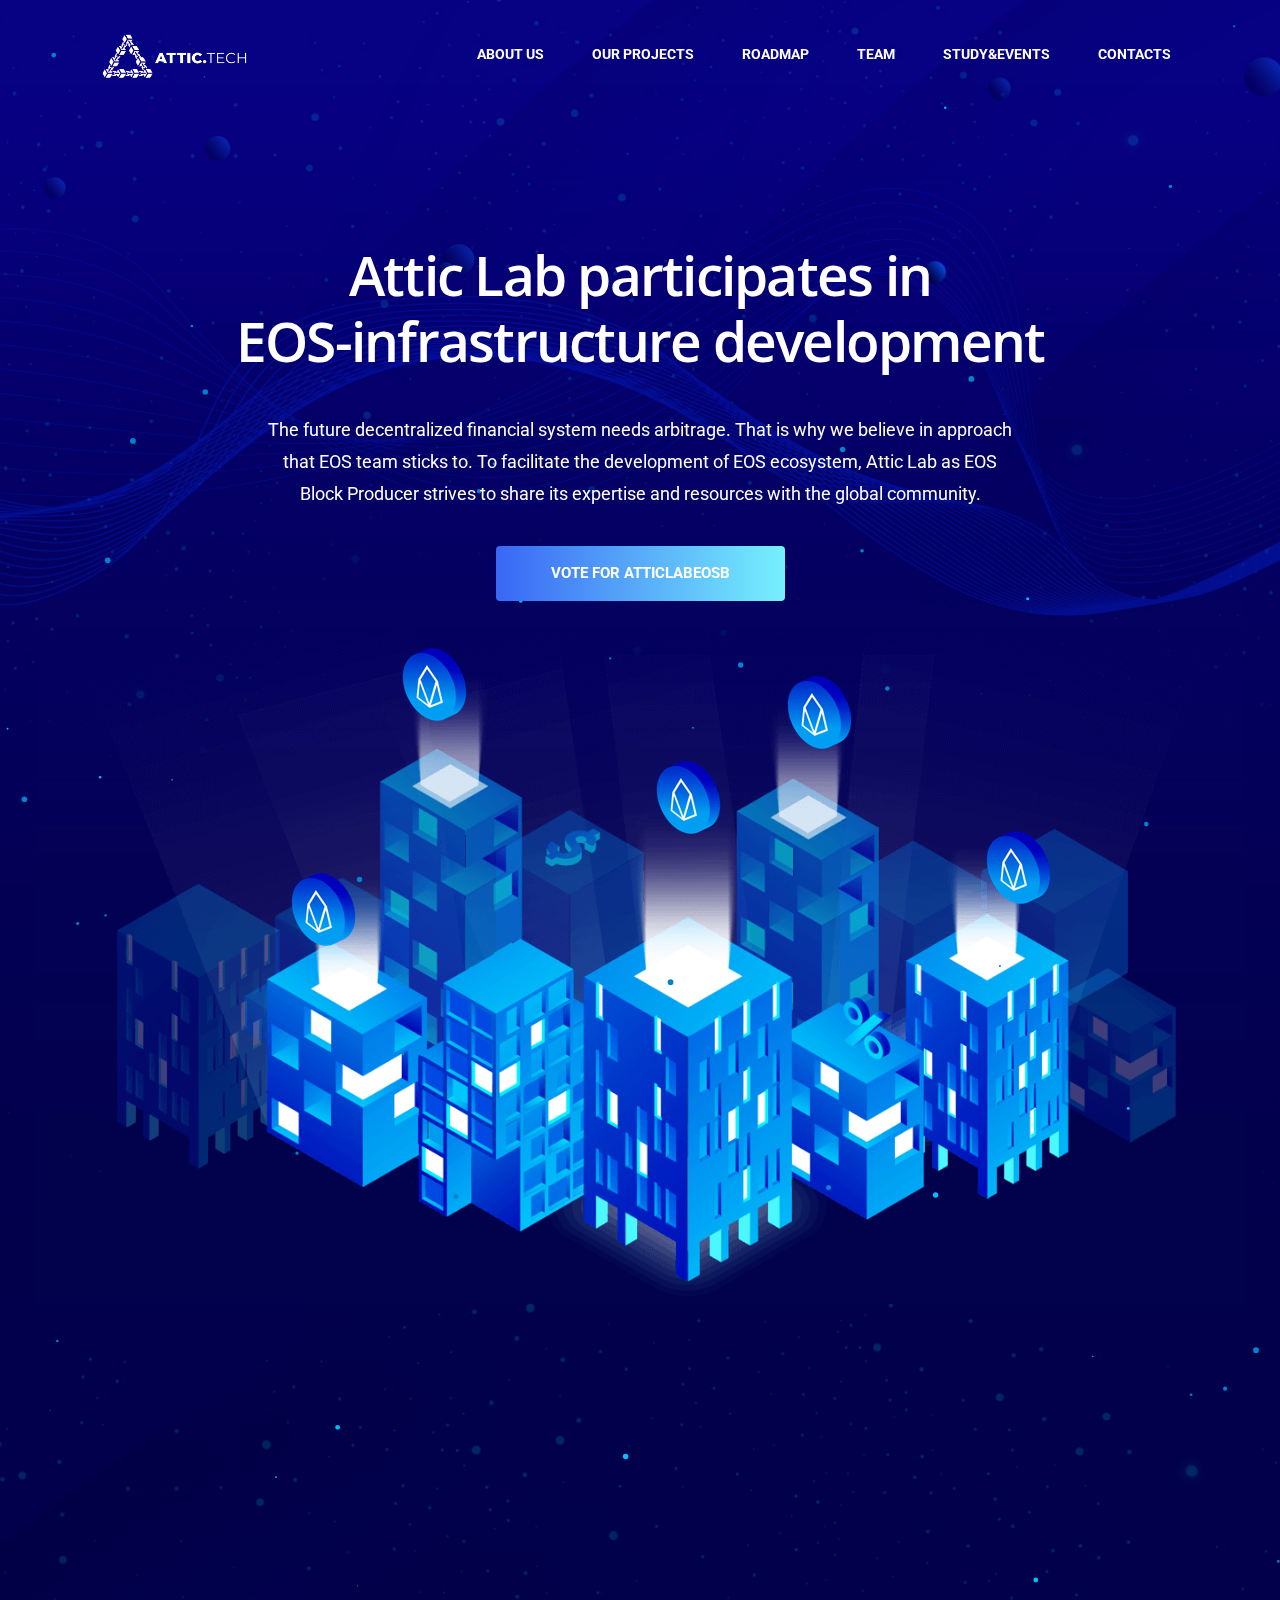
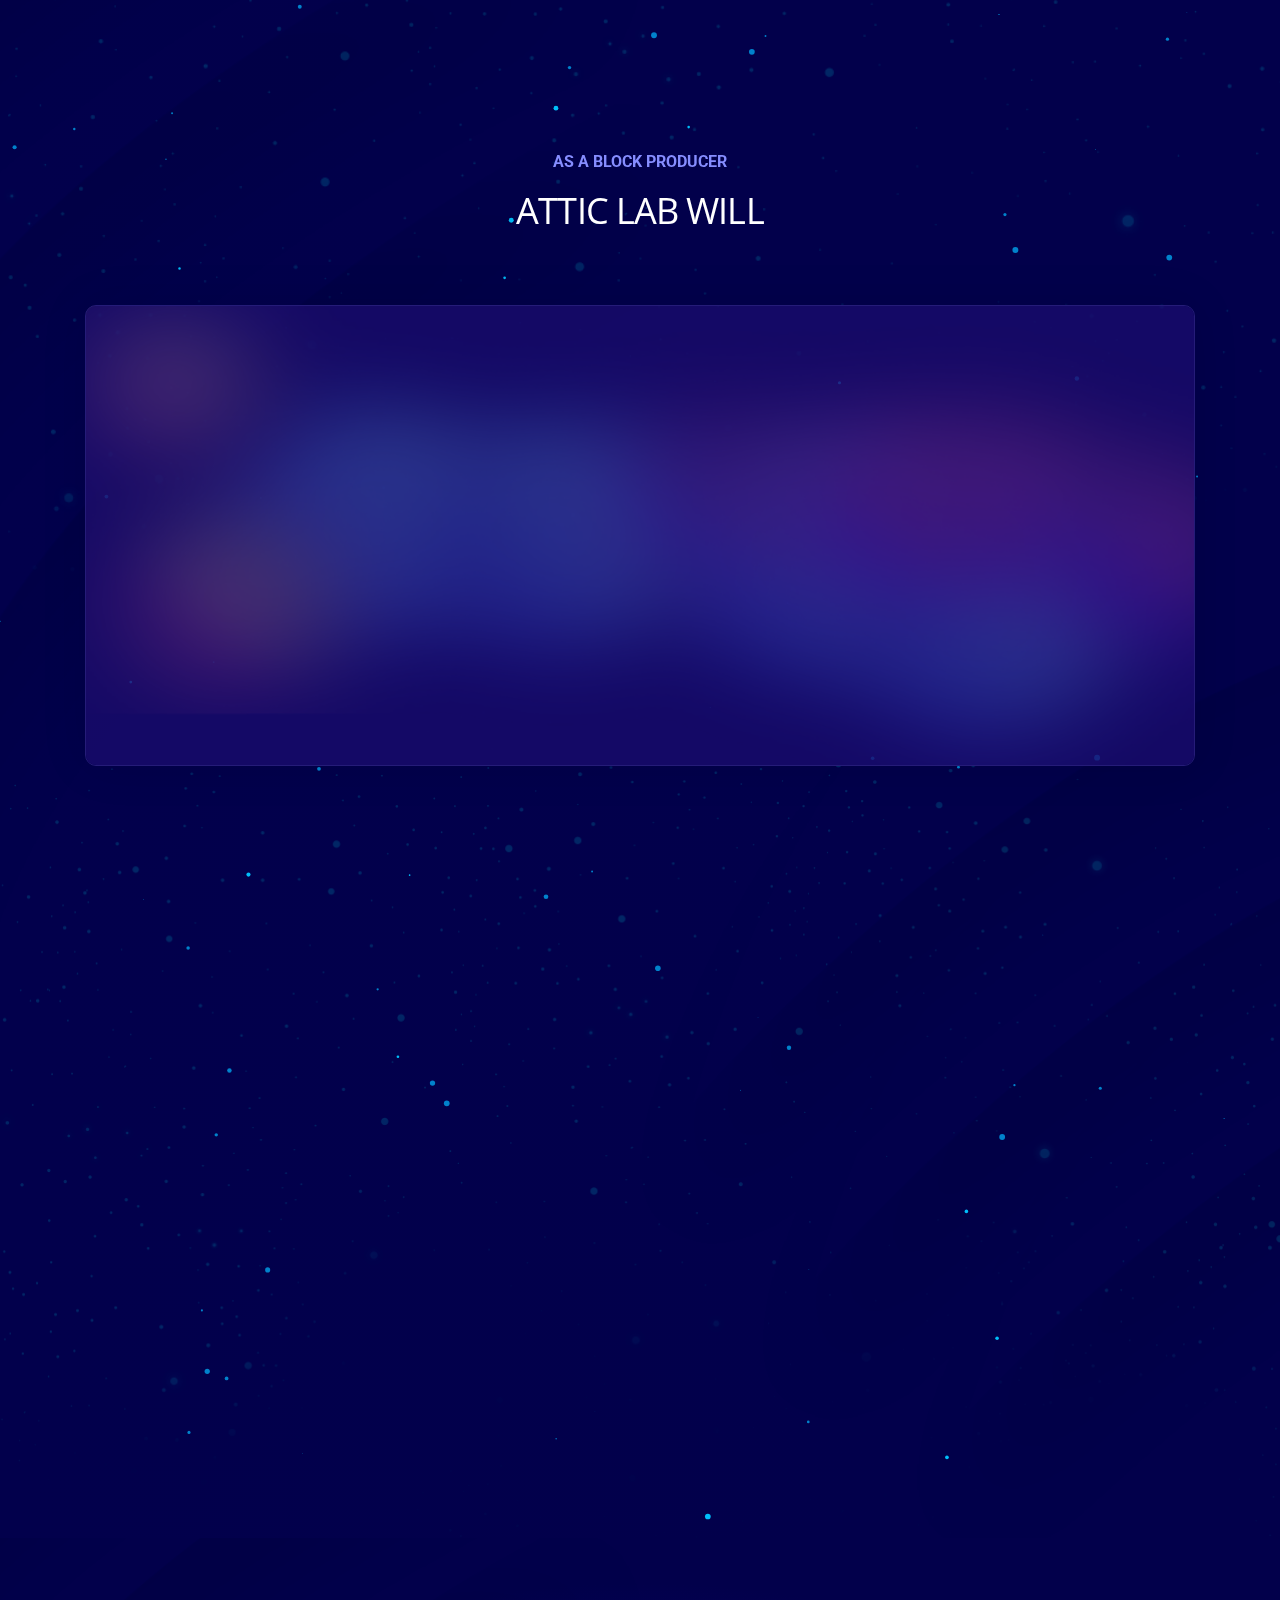
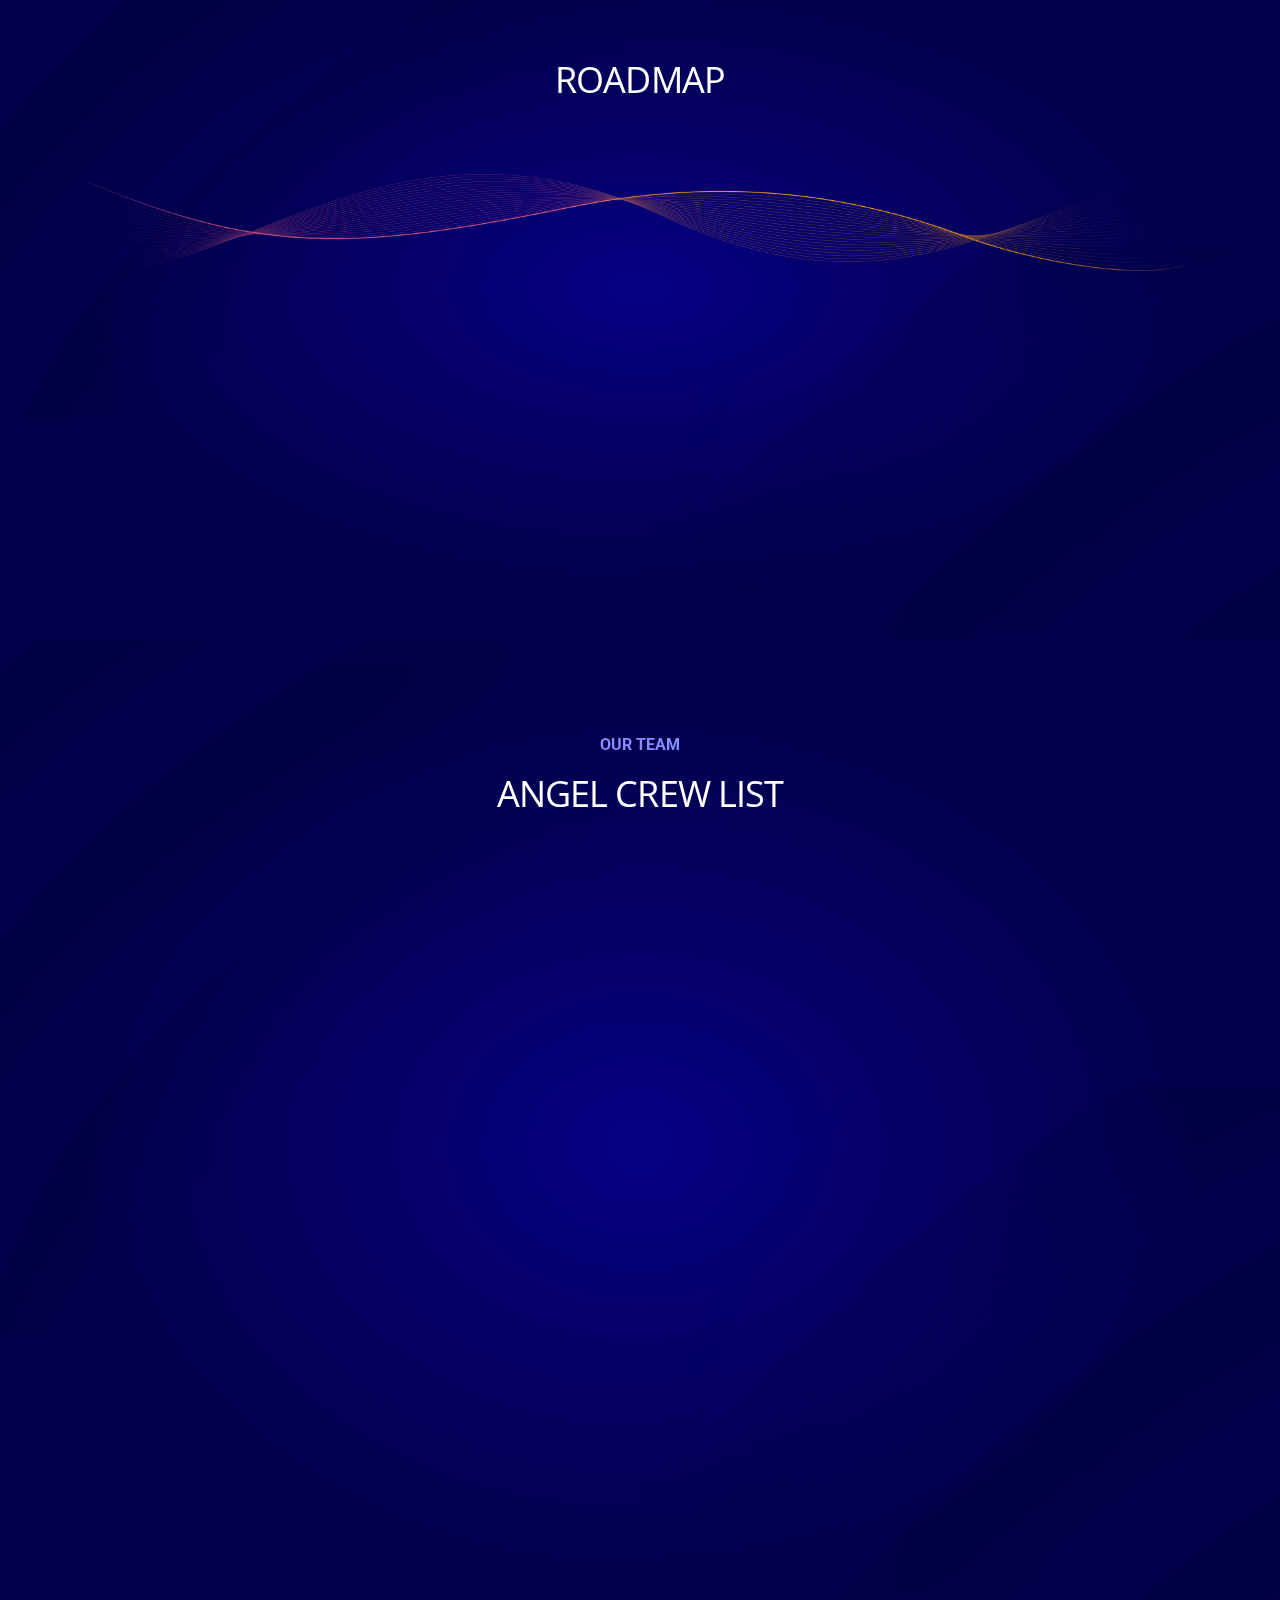
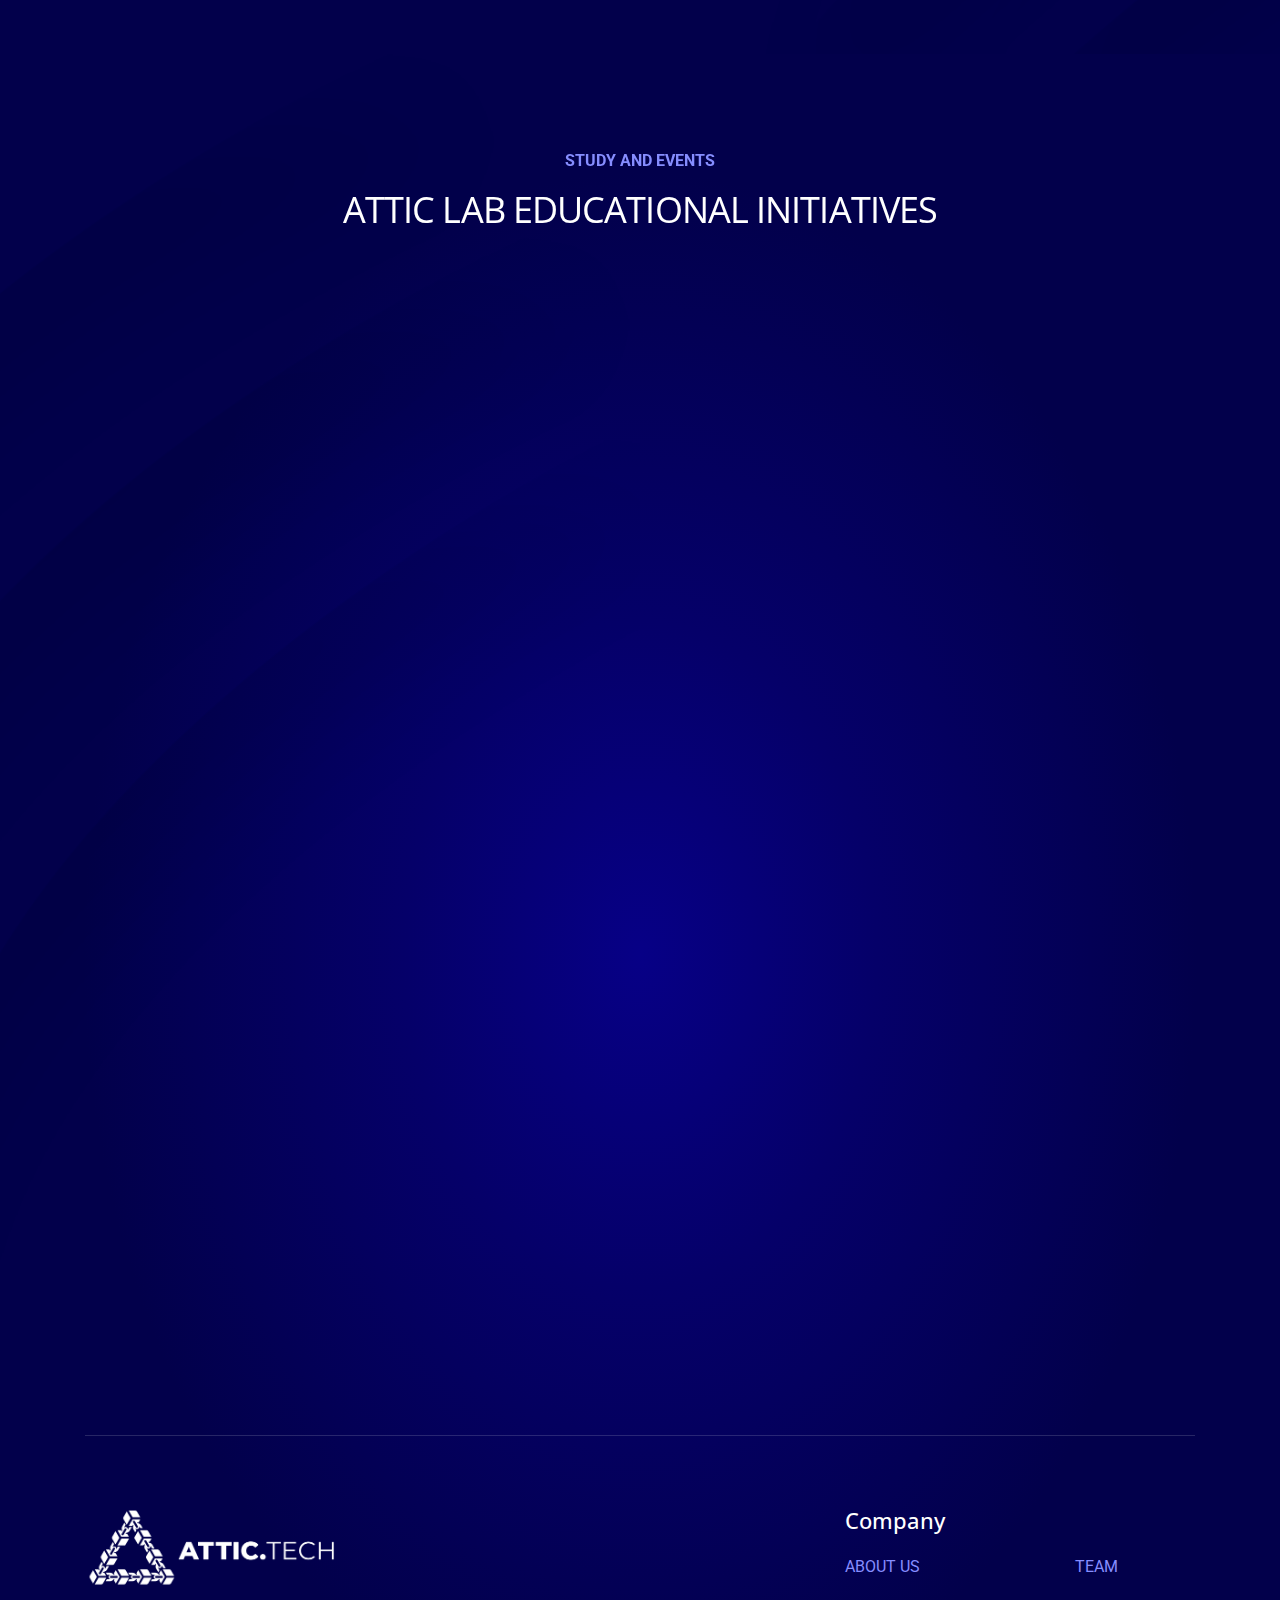
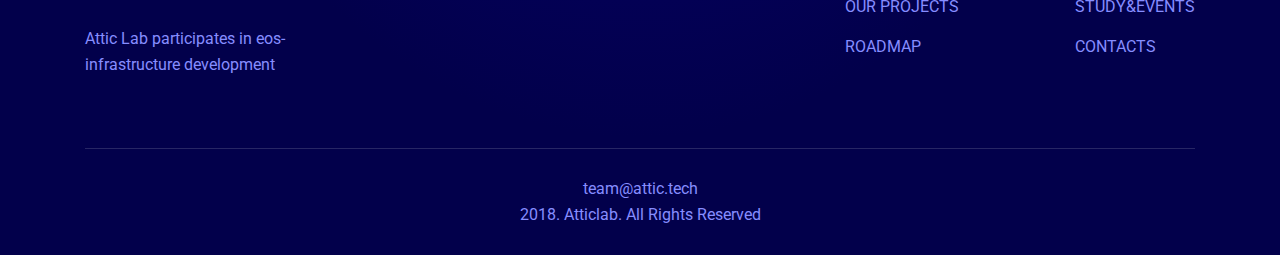
==== commit 59512b8b: "add a new versiom" ====
--- a/index.html
+++ b/index.html
@@ -4,7 +4,7 @@
 <head>
     <meta charset="utf-8">
     <meta http-equiv="x-ua-compatible" content="ie=edge">
-    <title>Cryptoex - Home One</title>
+    <title>Attic.tech</title>
     <meta name="description" content="">
     <meta name="viewport" content="width=device-width, initial-scale=1, shrink-to-fit=no">
 
@@ -673,82 +673,94 @@
         <section class="social-list-sec section-padding"
                  style="" id="contacts">
             <div class="container">
-                <div class="row">
-                    <div class="col-lg col-6 col-md-3 wow fadeInUp" data-wow-duration=".5s">
+                <div class="row social_row">
+                    <div class="col-lg col-8 col-md-3 wow fadeInUp" data-wow-duration=".5s">
                         <div class="single-social-list facebook">
                             <i class="fa fa-facebook"></i>
                             <h3 class="xs-title sm">Facebook</h3>
-                            <a href="https://www.facebook.com/atticlab/">
+                            <a targer="_blank" href="https://www.facebook.com/atticlab/">
                                 <span class="icon icon-arrow-right"></span>
                             </a>
                         </div>
                     </div><!-- single-social-list-->
-                    <div class="col-lg col-6 col-md-3 wow fadeInUp" data-wow-duration="1s">
+                    <div class="col-lg col-8 col-md-3 wow fadeInUp" data-wow-duration="1s">
                         <div class="single-social-list twitter">
                             <i class="fa fa-twitter"></i>
                             <h3 class="xs-title sm">Twitter</h3>
-                            <a href="https://twitter.com/atticlabit">
+                            <a  targer="_blank" href="https://twitter.com/atticlab_it">
                                 <span class="icon icon-arrow-right"></span>
                             </a>
                         </div>
                     </div><!-- single-social-list-->
-                    <div class="col-lg col-6 col-md-3 wow fadeInUp" data-wow-duration="1.5s">
+                    <div class="col-lg col-8 col-md-3 wow fadeInUp" data-wow-duration="1.5s">
                         <div class="single-social-list github">
                             <img class="social-img" src="assets/images/bimg/golos.svg">
                             <h3 class="xs-title sm">Golos</h3>
-                            <a href="https://golos.io/@atticlab">
+                            <a  targer="_blank" href="https://golos.io/@atticlab">
                                 <span class="icon icon-arrow-right"></span>
                             </a>
                         </div>
                     </div><!-- single-social-list-->
-
-                    <div class="col-lg col-6 col-md-3 wow fadeInUp" data-wow-duration="3s">
+                    <div class="col-lg col-8 col-md-3 wow fadeInUp" data-wow-duration="3s">
                         <div class="single-social-list youtube">
                             <i class="fa fa-youtube-play"></i>
                             <h3 class="xs-title sm">Youtube</h3>
-                            <a href="https://www.youtube.com/channel/UC6ZkKNHc2Vf1x5EJB-1KiqA ">
+                            <a  targer="_blank" href="https://www.youtube.com/channel/UC6ZkKNHc2Vf1x5EJB-1KiqA ">
                                 <span class="icon icon-arrow-right"></span>
                             </a>
                         </div>
                     </div><!-- single-social-list-->
-                    <div class="col-lg col-6 col-md-3 wow fadeInUp" data-wow-duration="3.5s">
+                    <div class="col-lg col-8 col-md-3 wow fadeInUp" data-wow-duration="3.5s">
                         <div class="single-social-list medium">
                             <i class="fa fa-medium"></i>
                             <h3 class="xs-title sm">Medium</h3>
-                            <a href="https://medium.com/eosatticlab">
+                            <a  targer="_blank" href="https://medium.com/eosatticlab">
                                 <span class="icon icon-arrow-right"></span>
                             </a>
                         </div>
                     </div><!-- single-social-list-->
-                    <div class="col-lg col-6 col-md-3 wow fadeInUp" data-wow-duration=".5s">
+                </div> <!-- Row End -->
+                <div class="row social_row">
+                    <div class="col-lg col-8 col-md-3 wow fadeInUp" data-wow-duration=".5s">
                         <div class="single-social-list facebook">
                             <img class="social-img" src="assets/images/bimg/s.svg">
                             <h3 class="xs-title sm">Steemit</h3>
-                            <a href="https://steemit.com/eos/@attic-lab">
+                            <a  targer="_blank" href="https://steemit.com/@attic-lab">
                                 <span class="icon icon-arrow-right"></span>
                             </a>
                         </div>
                     </div>
-                    <div class="col-lg col-6 col-md-3 wow fadeInUp" data-wow-duration="1s">
+                    <div class="col-lg col-8 col-md-3 wow fadeInUp" data-wow-duration="1s">
                         <div class="single-social-list twitter">
                             <img class="social-img" src="assets/images/bimg/reddit_alien.svg">
                             <h3 class="xs-title sm">Reddit</h3>
-                            <a href="https://www.reddit.com/r/atticlabeosb/">
+                            <a  targer="_blank" href="https://www.reddit.com/r/atticlabeosb/">
                                 <span class="icon icon-arrow-right"></span>
                             </a>
                         </div>
                     </div><!-- single-social-list-->
-                    <div class="col-lg col-6 col-md-3 wow fadeInUp" data-wow-duration="1.5s">
+                    <div class="col-lg col-8 col-md-3 wow fadeInUp" data-wow-duration="1s">
+                        <div class="single-social-list twitter">
+                            <img class="social-img" src="assets/images/bimg/ic_inst.svg">
+                            <h3 class="xs-title sm">Instagram</h3>
+                            <a  targer="_blank" href="https://www.instagram.com/attic.tech/">
+                                <span class="icon icon-arrow-right"></span>
+                            </a>
+                        </div>
+                    </div><!-- single-social-list-->
+                    <div class="col-lg col-8 col-md-3 wow fadeInUp" data-wow-duration="1.5s">
                         <div class="single-social-list github">
                             <img class="social-img" src="assets/images/bimg/tel.svg">
                             <h3 class="xs-title sm">Telegram</h3>
-                            <a href="https://t.me/atticlabeosb">
+                            <a  targer="_blank" href="https://t.me/atticlabeosb">
                                 <span class="icon icon-arrow-right"></span>
                             </a>
                         </div>
                     </div><!-- single-social-list-->
-
-                </div> <!-- Row End -->
+                    <div class="col-lg col-8 col-md-3 wow fadeInUp" data-wow-duration="1.5s">
+
+                    </div><!-- single-social-list-->
+                </div>
 
             </div>
         </section>            <!-- social list section end -->
--- a/assets/css/navigation.css
+++ b/assets/css/navigation.css
@@ -135,7 +135,7 @@
 }
 
 .navigation-portrait .nav-menus-wrapper {
-  width: 320px;
+  width: 220px;
   height: 100%;
   top: 0;
   left: -400px;
--- a/assets/css/style.css
+++ b/assets/css/style.css
@@ -3337,5 +3337,13 @@
 }
 
 .social-img {
-    width: 50px;
+    width: 52px;
+}
+
+.wow {
+    margin: 10px 0px;
+}
+
+.social_row {
+    justify-content: center;
 }--- a/assets/css/responsive.css
+++ b/assets/css/responsive.css
@@ -312,7 +312,7 @@
 		
 	}
 	.banner-content .banner-title {
-		font-size: 30px;
+		font-size: 28px;
 		margin-bottom: 17px;
 		line-height: 45px;
 	}
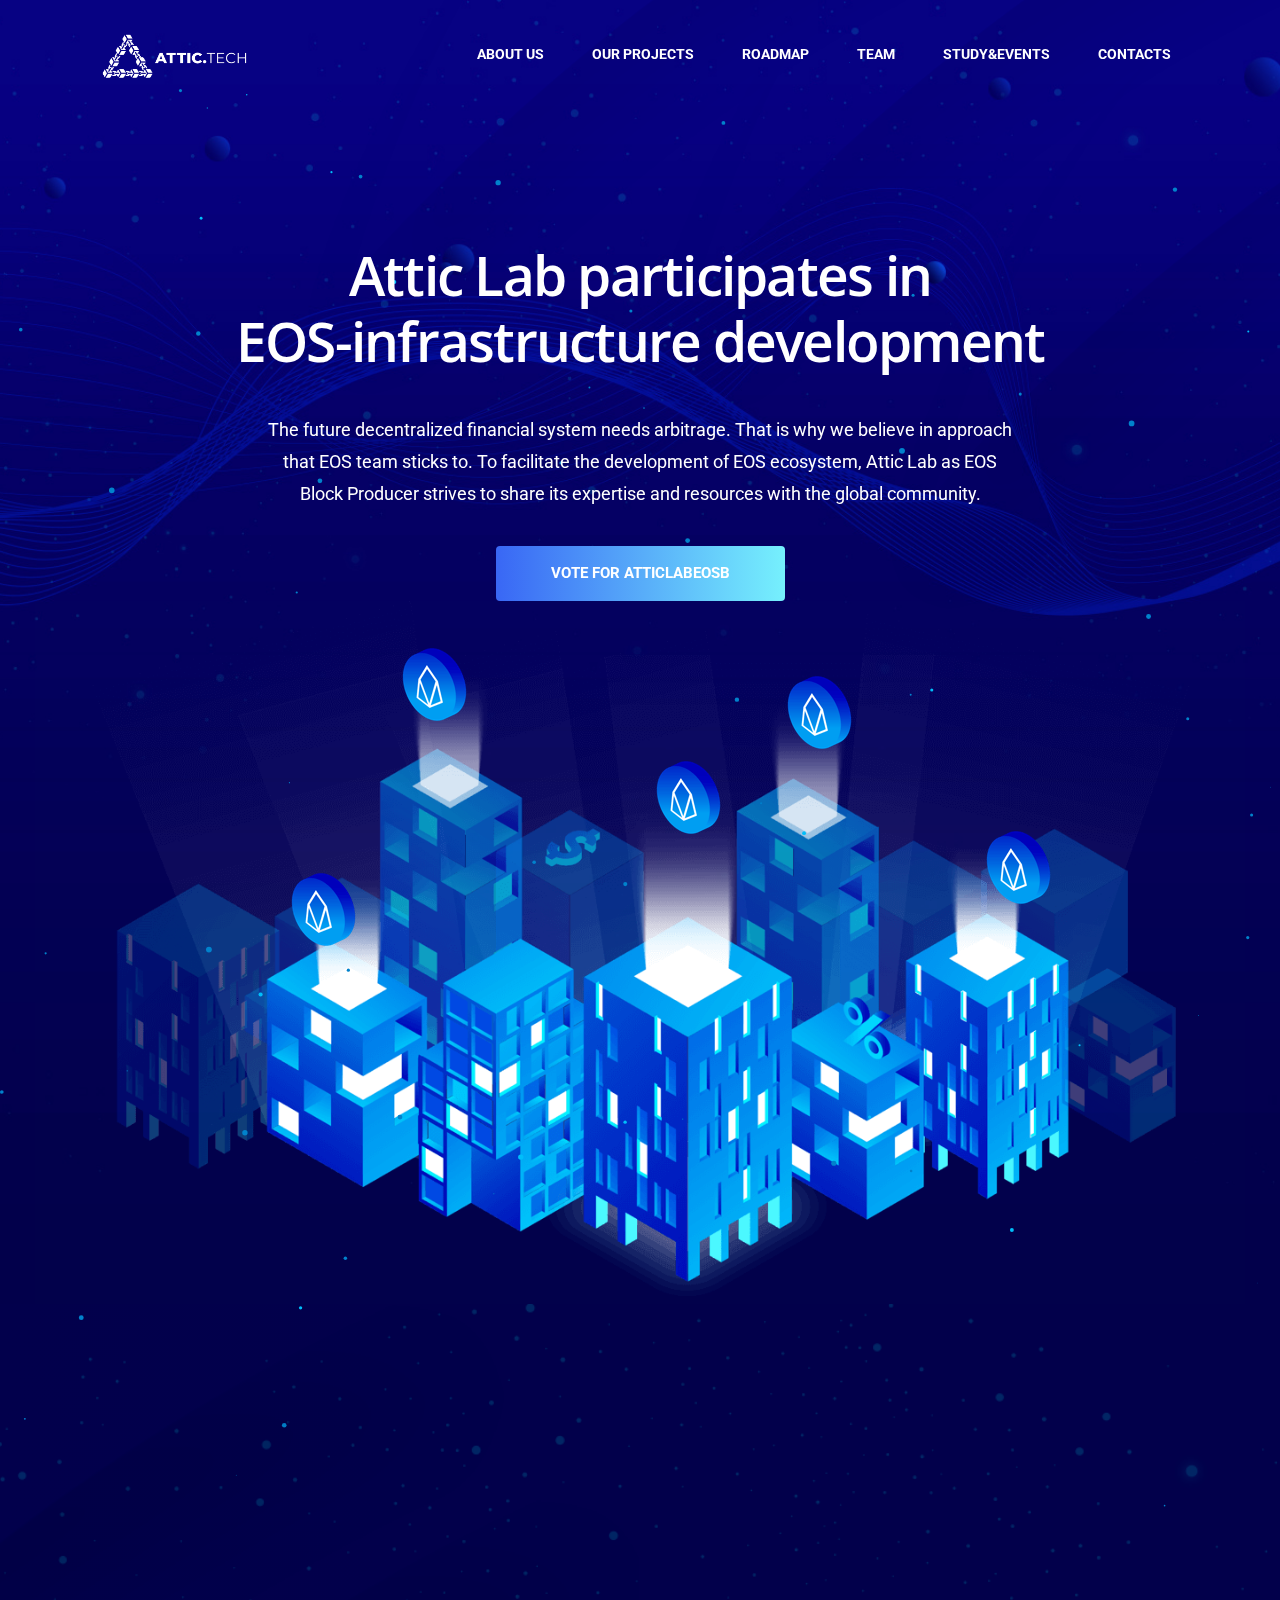
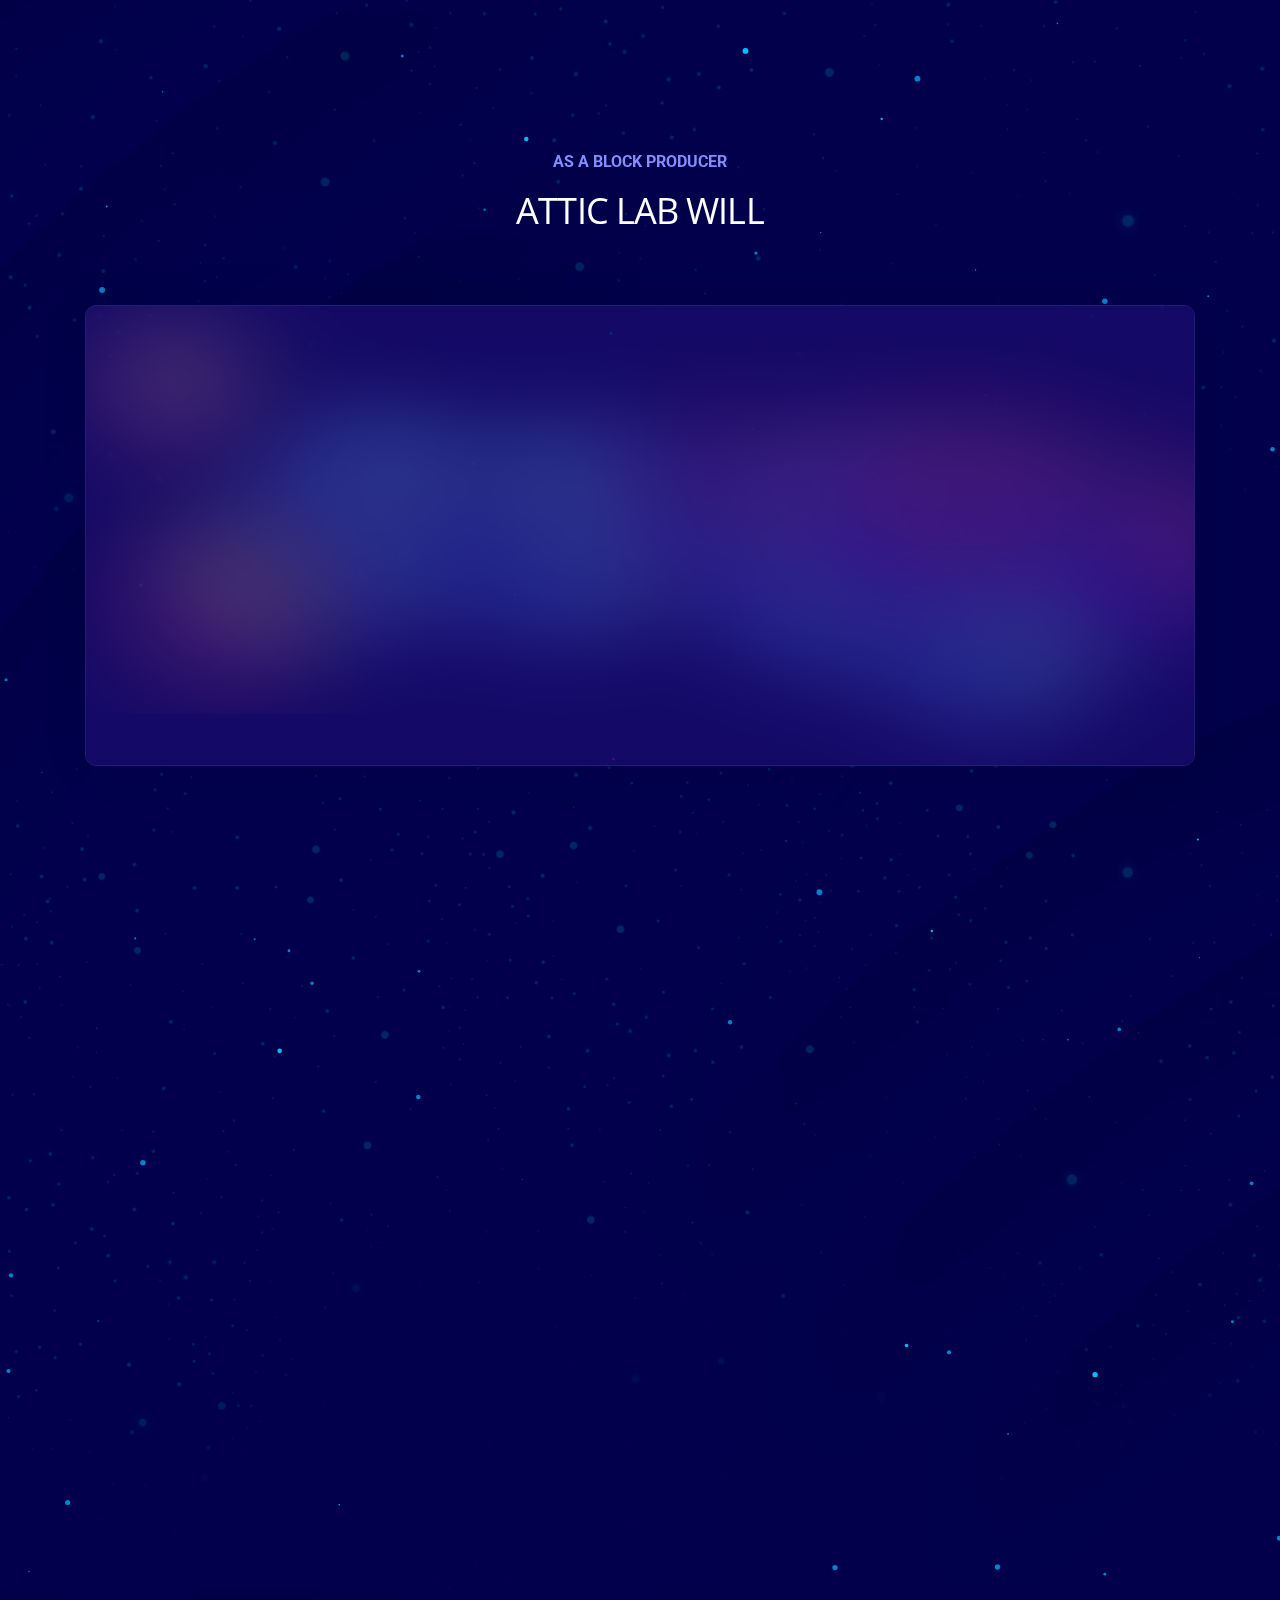
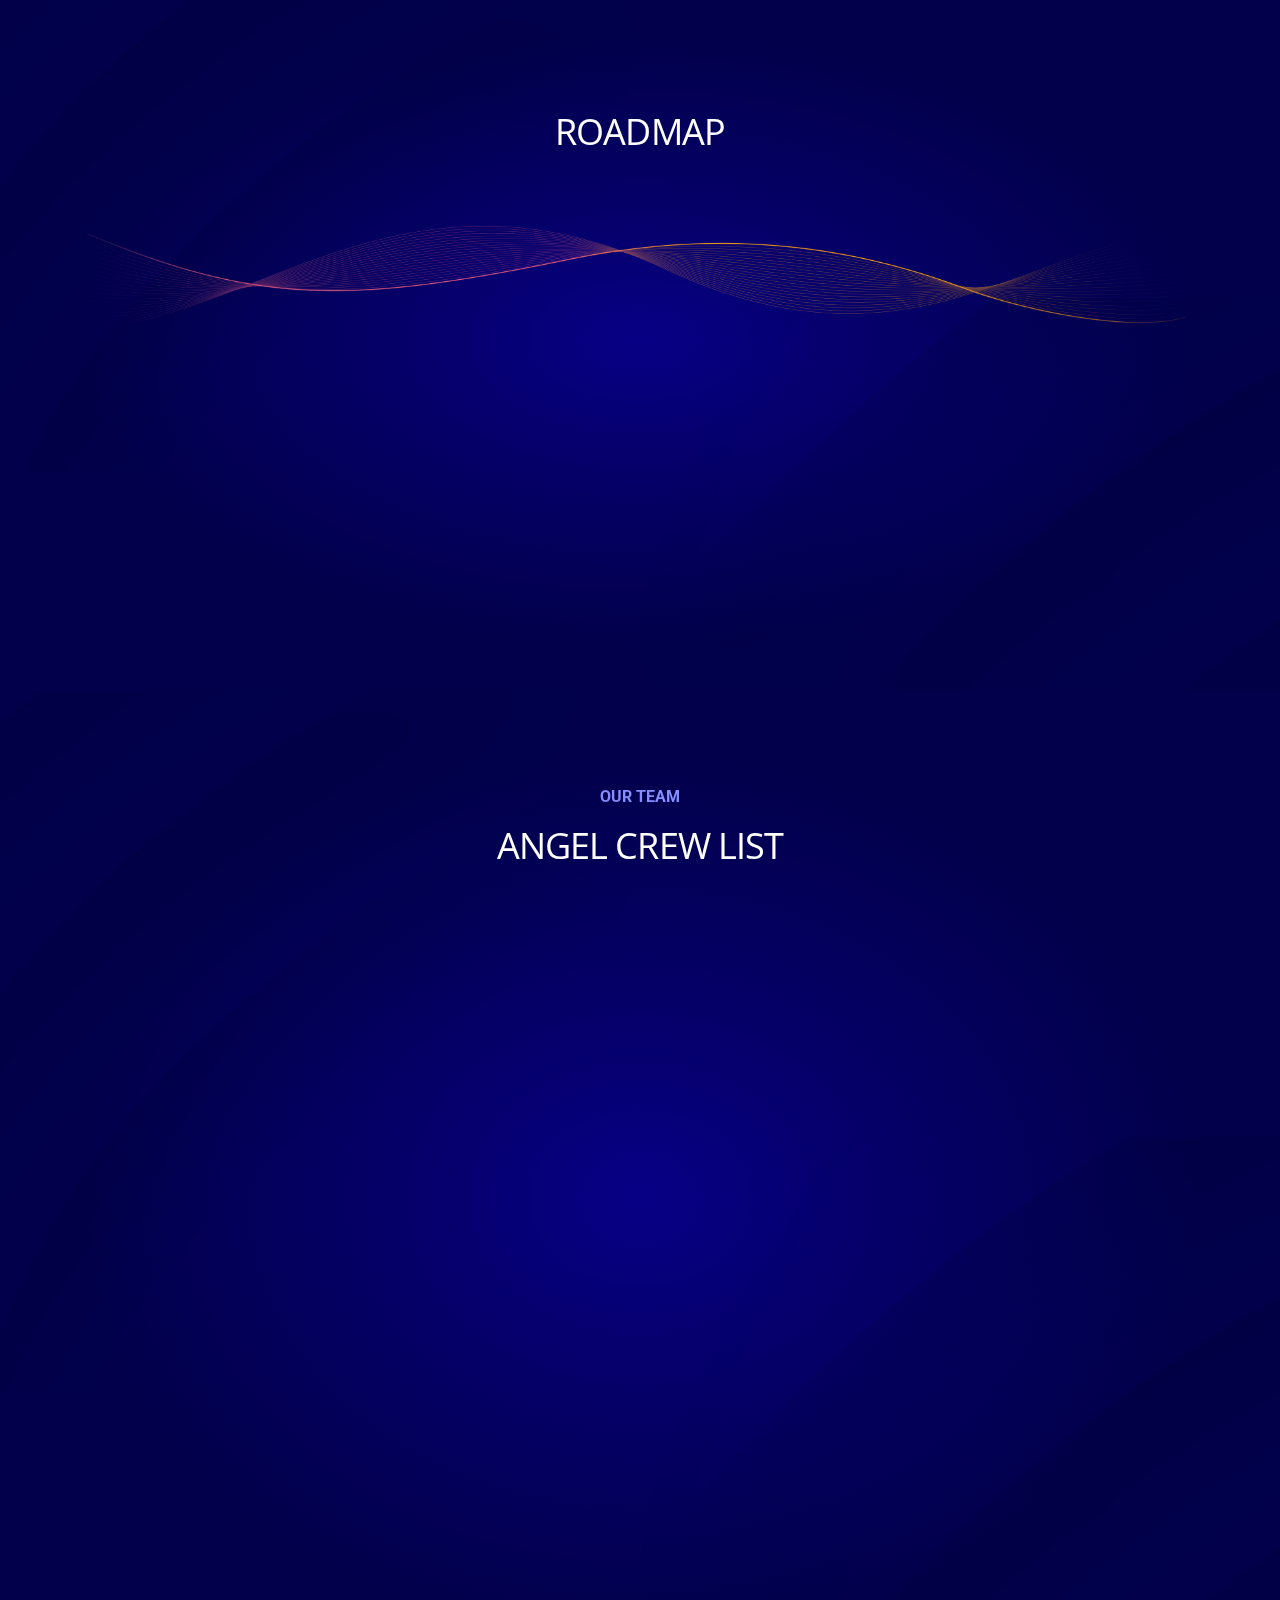
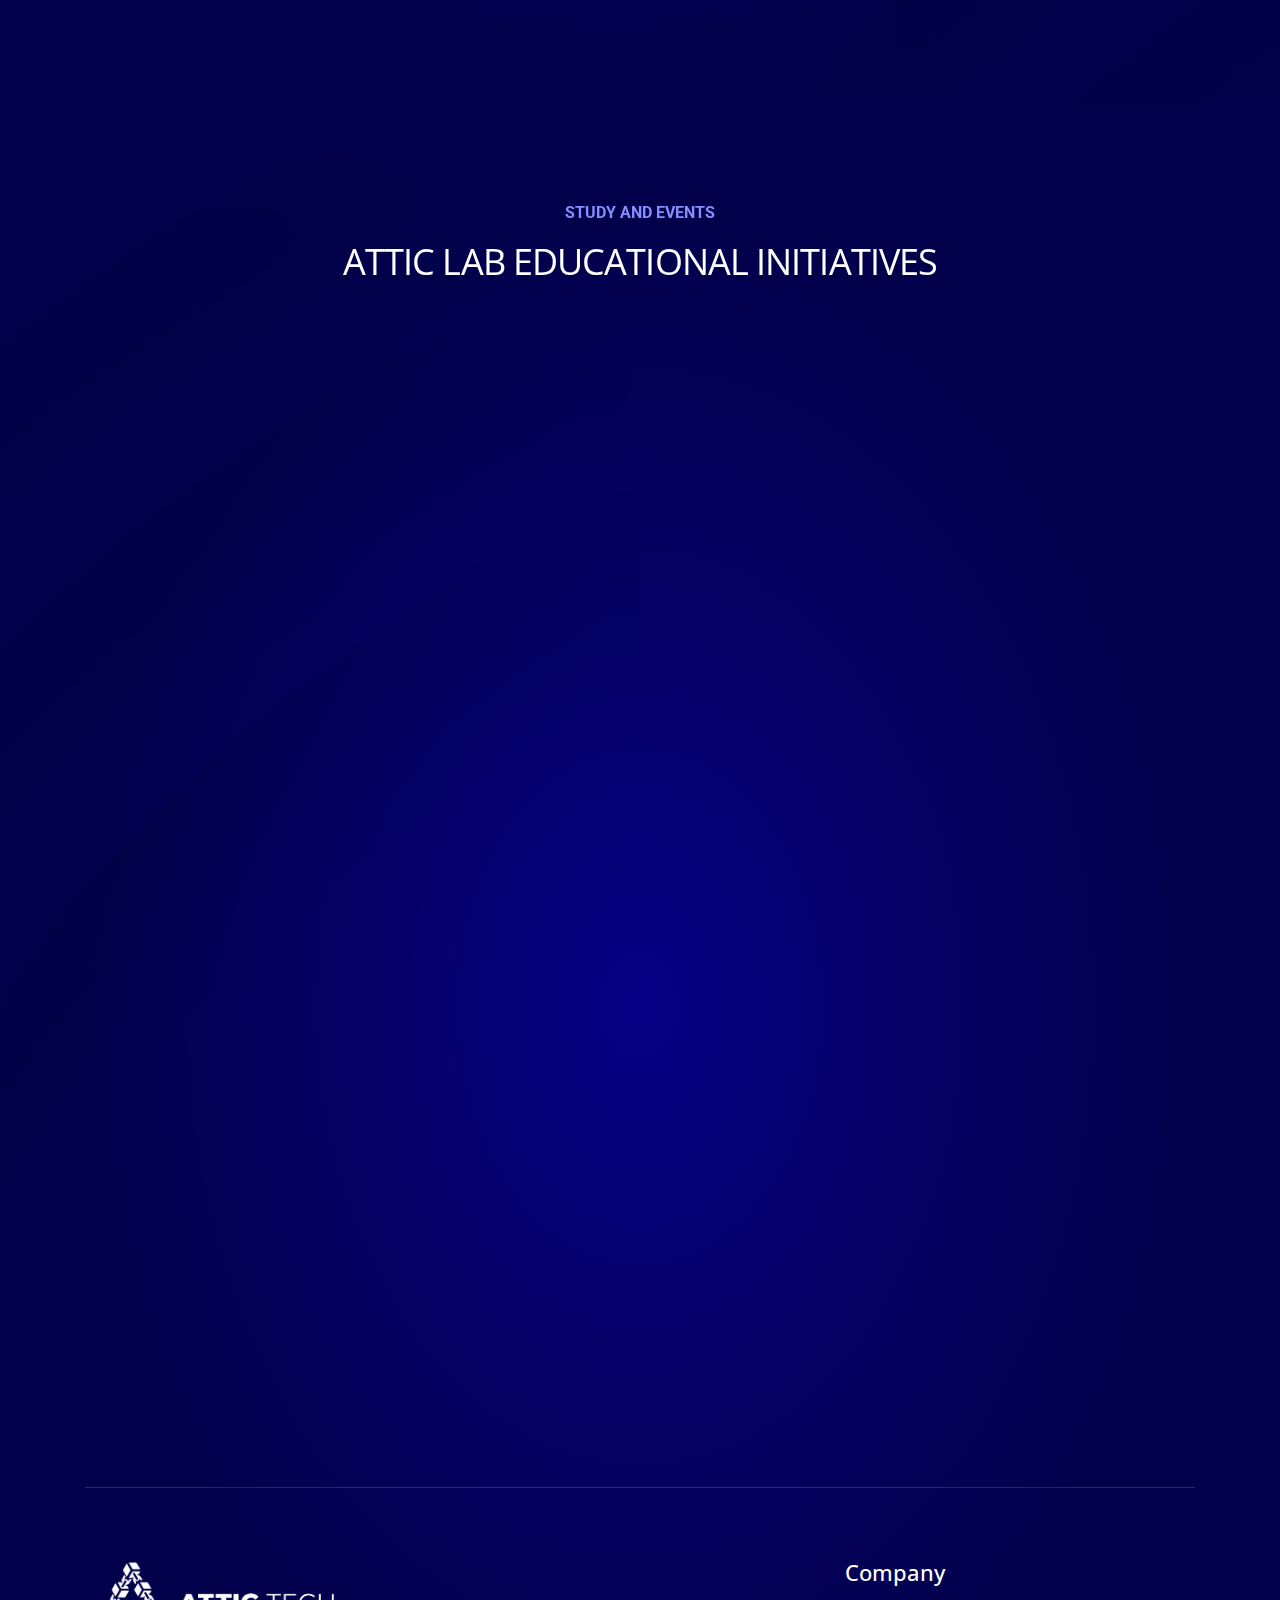
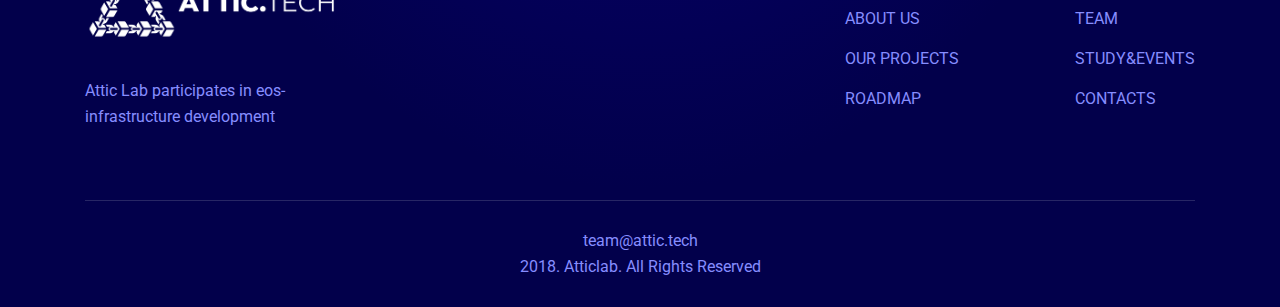
==== commit 0ea9a8c4: "add a new code" ====
--- a/index.html
+++ b/index.html
@@ -150,7 +150,8 @@
                     </form>
                 </div>
                 <ul class="social-list version-2">
-                    <li><a href="https://www.facebook.com/atticlab/" class="facebook"><i class="fa fa-facebook"></i></a></li>
+                    <li><a href="https://www.facebook.com/atticlab/" class="facebook"><i class="fa fa-facebook"></i></a>
+                    </li>
                     <li><a href="https://twitter.com/atticlabit" class="twitter"><i class="fa fa-twitter"></i></a></li>
                     <li><a href="#" class="linkedin"><i class="fa fa-reddit"></i></a></li>
                     <li><a href="#" class="instagram"><i class="fa fa-instagram"></i></a></li>
@@ -172,7 +173,7 @@
 
             <div class="nav-header">
                 <a class="nav-brand" href="index.html">
-                    <img class="header-logo"  src="assets/images/bimg/logo_112_37.png" alt="">
+                    <img class="header-logo" src="assets/images/bimg/logo_112_37.png" alt="">
                 </a>
                 <div class="nav-toggle"></div>
             </div>
@@ -242,7 +243,7 @@
                 <div class="row">
                     <div class="col-md-6 wow fadeInUp" data-wow-duration="1.5s">
                         <div class="blockcain-top">
-                            <h2 class="column-title">WHO WE ARE  <br> AND  WHAT WE DO</h2>
+                            <h2 class="column-title">WHO WE ARE <br> AND WHAT WE DO</h2>
                         </div>
                     </div><!-- col end -->
                     <div class="col-md-5 offset-md-1 wow fadeInUp" data-wow-duration="2s">
@@ -311,7 +312,6 @@
                 </div><!-- main-fetured-item end -->
 
 
-
             </div>
         </section>            <!-- featured section end -->
     </div>
@@ -332,17 +332,19 @@
                             <p>
                                 <a href="http://atticlab.net/vote/" target="_blank"><b>EOS Block Producer offline
                                     voter</b></a><br>
-                                Attic lab EOS Web Wallet
+                                Voter offline tool is already up and running. The Voter recognized to be useful for
+                                those who want to lend his voice with a high level of practicality. That makes voting
+                                process easy.
+
+                            </p>
+                            <p>
+                                <a href="http://wallet.atticlab.net/" target="_blank"><b>Attic lab EOS Web
+                                    Wallet</b></a><br>
                                 Attic Lab EOS Wallet (AEW) is a free, open-source, client-side interface for generating
                                 EOS wallets.
                             </p>
                             <p>
-                                <a href="http://wallet.atticlab.net/" target="_blank"><b>Attic lab EOS Web Wallet</b></a><br>
-                                Attic Lab EOS Wallet (AEW) is a free, open-source, client-side interface for generating
-                                EOS wallets.
-                            </p>
-                            <p>
-                                <b>EOS Book  </b><i>(The service is at its pre-launching stage )</i> <br>
+                                <b>EOS Book </b><i>(The service is at its pre-launching stage )</i> <br>
                                 EOS book, an essential guidance service for global EOS community, to disseminate
                                 awareness of the advantages and eos-platform hacks, Useful step-by-step tips and reviews
                                 are to be available on an ongoing basis, as well as an option ‘portfolio’ providing all
@@ -385,11 +387,15 @@
                                     <h3>Q-3 - 2018</h3>
                                     <p>
                                         <span>Infrastructure Block Production -</span><p class="margin-p"></p>
-                                        <span>Infrastructure Public</span><p class="margin-p"></p>
-                                        <span>Popularization of EOS</span><p class="margin-p"></p>
-                                        <span>EOS Listing</span><p class="margin-p"></p>
-                                        <span>EOS Block Producer Offline Voter</span>
+</span>
+                                    <p class="margin-p"></p>
+                                    <span>Infrastructure Public</span>
+                                    <p class="margin-p"></p>
+                                    <span>Popularization of EOS</span>
+                                    <p class="margin-p"></p>
+                                    <span>EOS Listing</span>
+                                    <p class="margin-p"></p>
+                                    <span>EOS Block Producer Offline Voter</span>
 
                                     </p>
 
@@ -401,11 +407,16 @@
                                     <b></b>
                                     <h3>Q-4 - 2018</h3>
                                     <p>
-                                        <span>Infrastructure Block Production</span><p class="margin-p"></p>
-                                        <span>EOS-based DApps</span><p class="margin-p"></p>
-                                        <span>Promoteos</span><p class="margin-p"></p>
-                                        <span>EOS Web Wallet</span><p class="margin-p"></p>
-                                        <span>EOS Block Show</span><p class="margin-p"></p>
+                                        <span>Infrastructure Block Production</span>
+                                    <p class="margin-p"></p>
+                                    <span>EOS-based DApps</span>
+                                    <p class="margin-p"></p>
+                                    <span>Promoteos</span>
+                                    <p class="margin-p"></p>
+                                    <span>EOS Web Wallet</span>
+                                    <p class="margin-p"></p>
+                                    <span>EOS Block Show</span>
+                                    <p class="margin-p"></p>
                                     </p>
 
                                 </div>
@@ -416,10 +427,14 @@
                                     <b></b>
                                     <h3>Q-1 - 2019</h3>
                                     <p>
-                                        <span>Infrastructure Block Production</span><p class="margin-p"></p>
-                                        <span>Bear governance responsibilities</span><p class="margin-p"></p>
-                                        <span>EOS community development assistance</span><p class="margin-p"></p>
-                                        <span>EOS mobile Wallet</span><p class="margin-p"></p>
+                                        <span>Infrastructure Block Production</span>
+                                    <p class="margin-p"></p>
+                                    <span>Bear governance responsibilities</span>
+                                    <p class="margin-p"></p>
+                                    <span>EOS community development assistance</span>
+                                    <p class="margin-p"></p>
+                                    <span>EOS mobile Wallet</span>
+                                    <p class="margin-p"></p>
                                     </p>
 
                                 </div>
@@ -687,7 +702,7 @@
                         <div class="single-social-list twitter">
                             <i class="fa fa-twitter"></i>
                             <h3 class="xs-title sm">Twitter</h3>
-                            <a  targer="_blank" href="https://twitter.com/atticlab_it">
+                            <a targer="_blank" href="https://twitter.com/atticlab_it">
                                 <span class="icon icon-arrow-right"></span>
                             </a>
                         </div>
@@ -696,7 +711,7 @@
                         <div class="single-social-list github">
                             <img class="social-img" src="assets/images/bimg/golos.svg">
                             <h3 class="xs-title sm">Golos</h3>
-                            <a  targer="_blank" href="https://golos.io/@atticlab">
+                            <a targer="_blank" href="https://golos.io/@atticlab">
                                 <span class="icon icon-arrow-right"></span>
                             </a>
                         </div>
@@ -705,7 +720,7 @@
                         <div class="single-social-list youtube">
                             <i class="fa fa-youtube-play"></i>
                             <h3 class="xs-title sm">Youtube</h3>
-                            <a  targer="_blank" href="https://www.youtube.com/channel/UC6ZkKNHc2Vf1x5EJB-1KiqA ">
+                            <a targer="_blank" href="https://www.youtube.com/channel/UC6ZkKNHc2Vf1x5EJB-1KiqA ">
                                 <span class="icon icon-arrow-right"></span>
                             </a>
                         </div>
@@ -714,7 +729,7 @@
                         <div class="single-social-list medium">
                             <i class="fa fa-medium"></i>
                             <h3 class="xs-title sm">Medium</h3>
-                            <a  targer="_blank" href="https://medium.com/eosatticlab">
+                            <a targer="_blank" href="https://medium.com/eosatticlab">
                                 <span class="icon icon-arrow-right"></span>
                             </a>
                         </div>
@@ -725,7 +740,7 @@
                         <div class="single-social-list facebook">
                             <img class="social-img" src="assets/images/bimg/s.svg">
                             <h3 class="xs-title sm">Steemit</h3>
-                            <a  targer="_blank" href="https://steemit.com/@attic-lab">
+                            <a targer="_blank" href="https://steemit.com/@attic-lab">
                                 <span class="icon icon-arrow-right"></span>
                             </a>
                         </div>
@@ -734,7 +749,7 @@
                         <div class="single-social-list twitter">
                             <img class="social-img" src="assets/images/bimg/reddit_alien.svg">
                             <h3 class="xs-title sm">Reddit</h3>
-                            <a  targer="_blank" href="https://www.reddit.com/r/atticlabeosb/">
+                            <a targer="_blank" href="https://www.reddit.com/r/atticlabeosb/">
                                 <span class="icon icon-arrow-right"></span>
                             </a>
                         </div>
@@ -743,7 +758,7 @@
                         <div class="single-social-list twitter">
                             <img class="social-img" src="assets/images/bimg/ic_inst.svg">
                             <h3 class="xs-title sm">Instagram</h3>
-                            <a  targer="_blank" href="https://www.instagram.com/attic.tech/">
+                            <a targer="_blank" href="https://www.instagram.com/attic.tech/">
                                 <span class="icon icon-arrow-right"></span>
                             </a>
                         </div>
@@ -752,7 +767,7 @@
                         <div class="single-social-list github">
                             <img class="social-img" src="assets/images/bimg/tel.svg">
                             <h3 class="xs-title sm">Telegram</h3>
-                            <a  targer="_blank" href="https://t.me/atticlabeosb">
+                            <a targer="_blank" href="https://t.me/atticlabeosb">
                                 <span class="icon icon-arrow-right"></span>
                             </a>
                         </div>
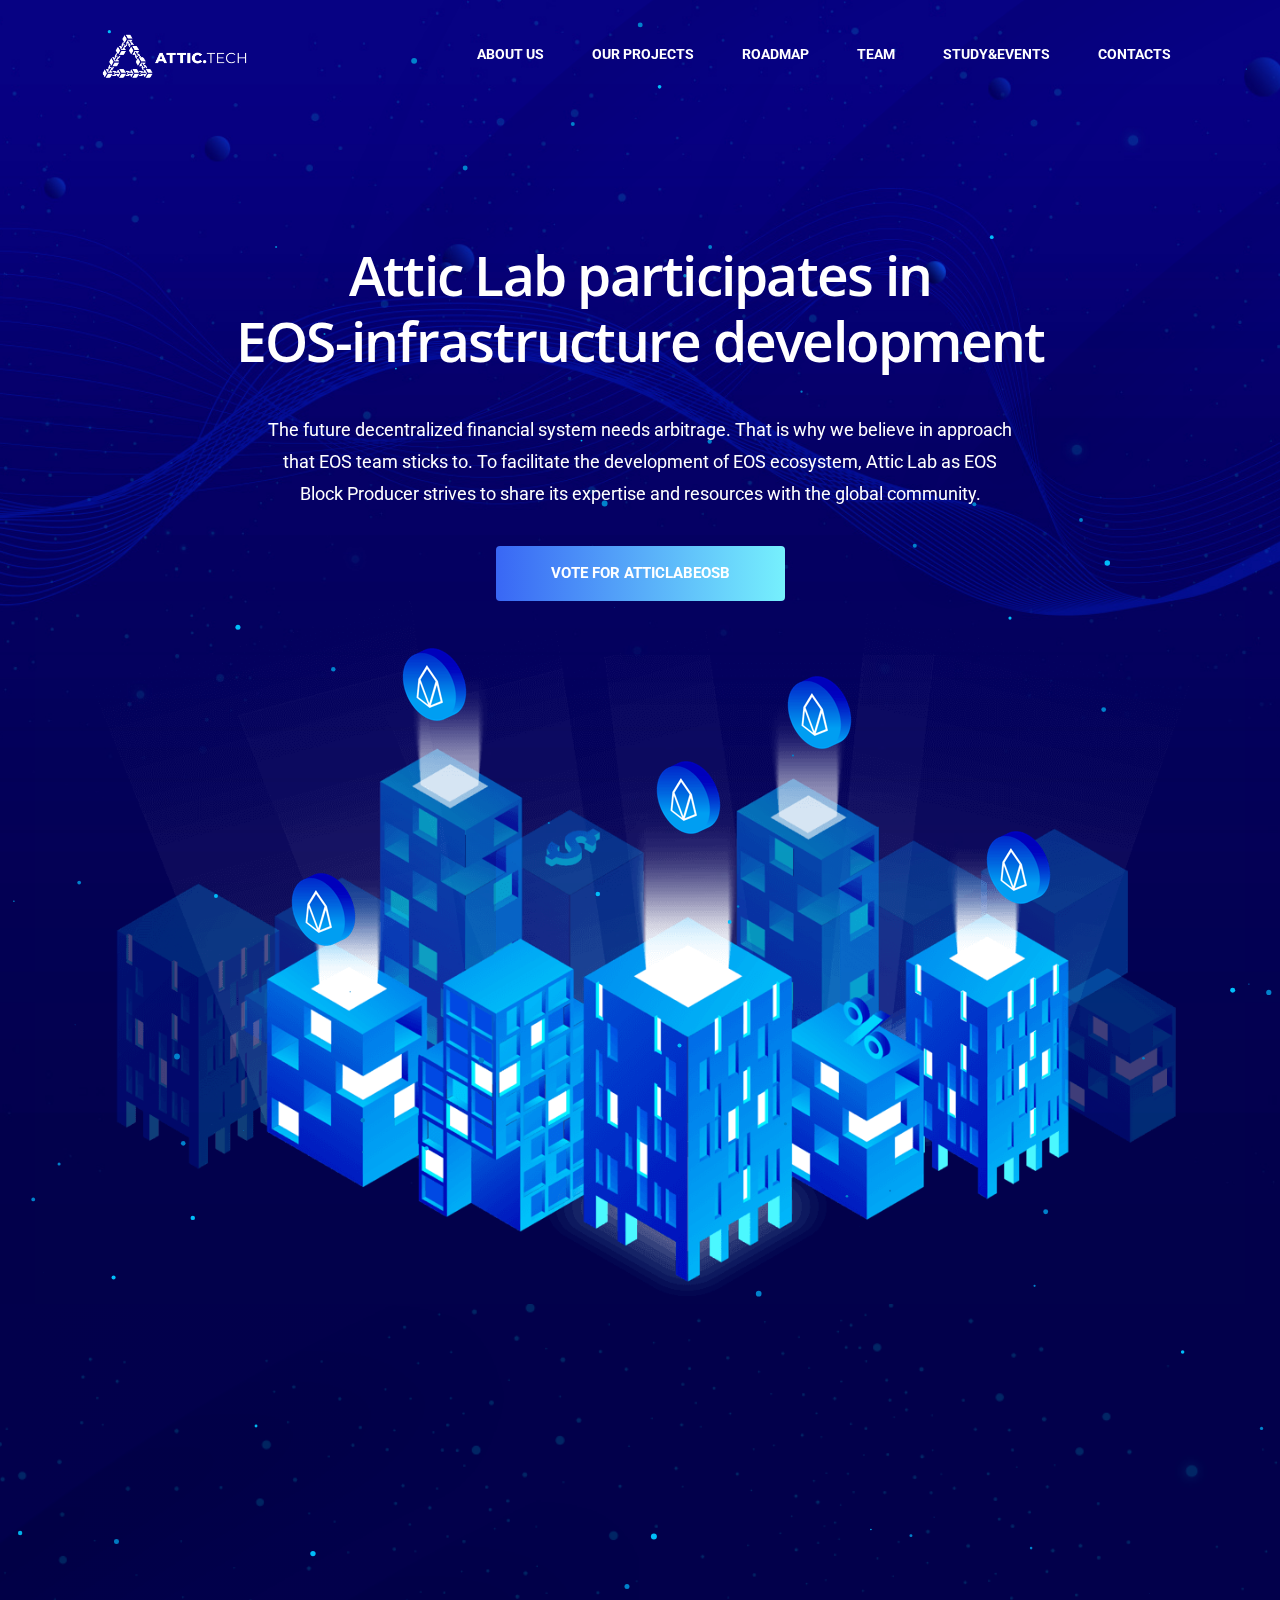
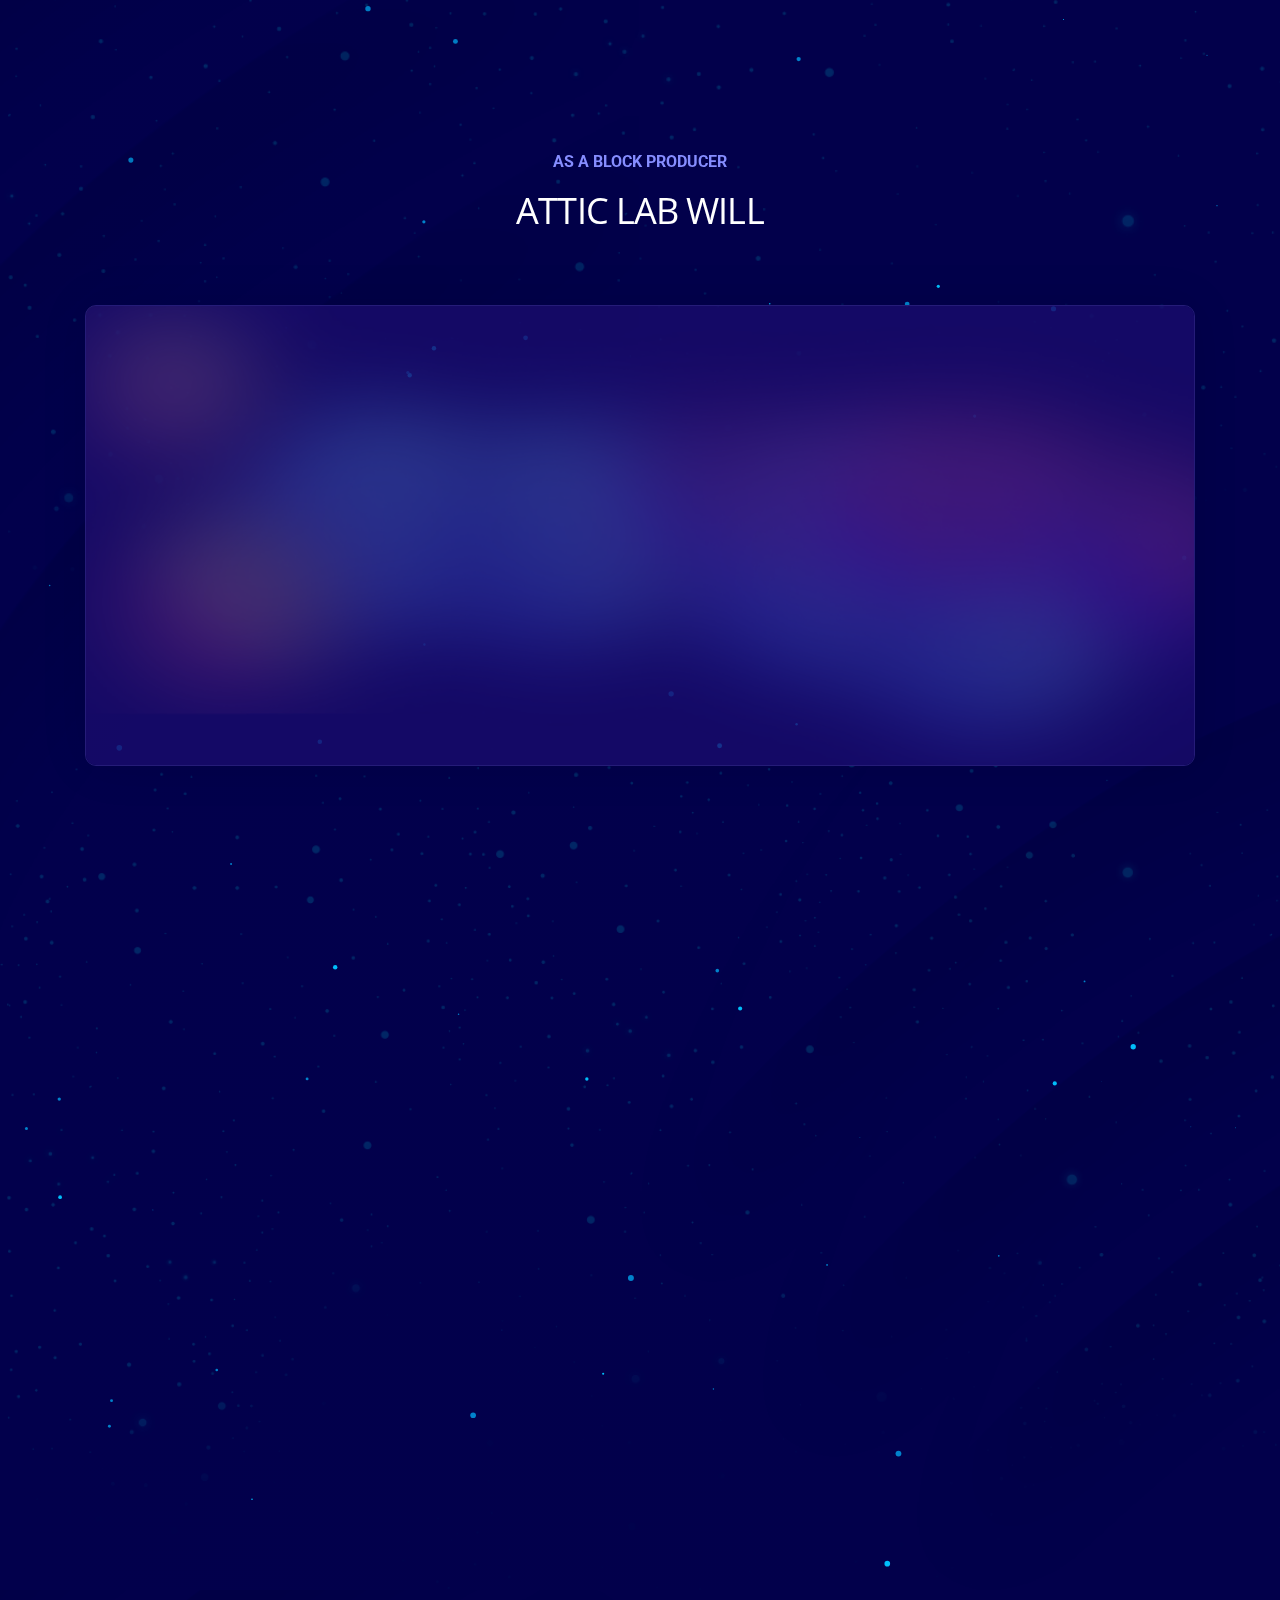
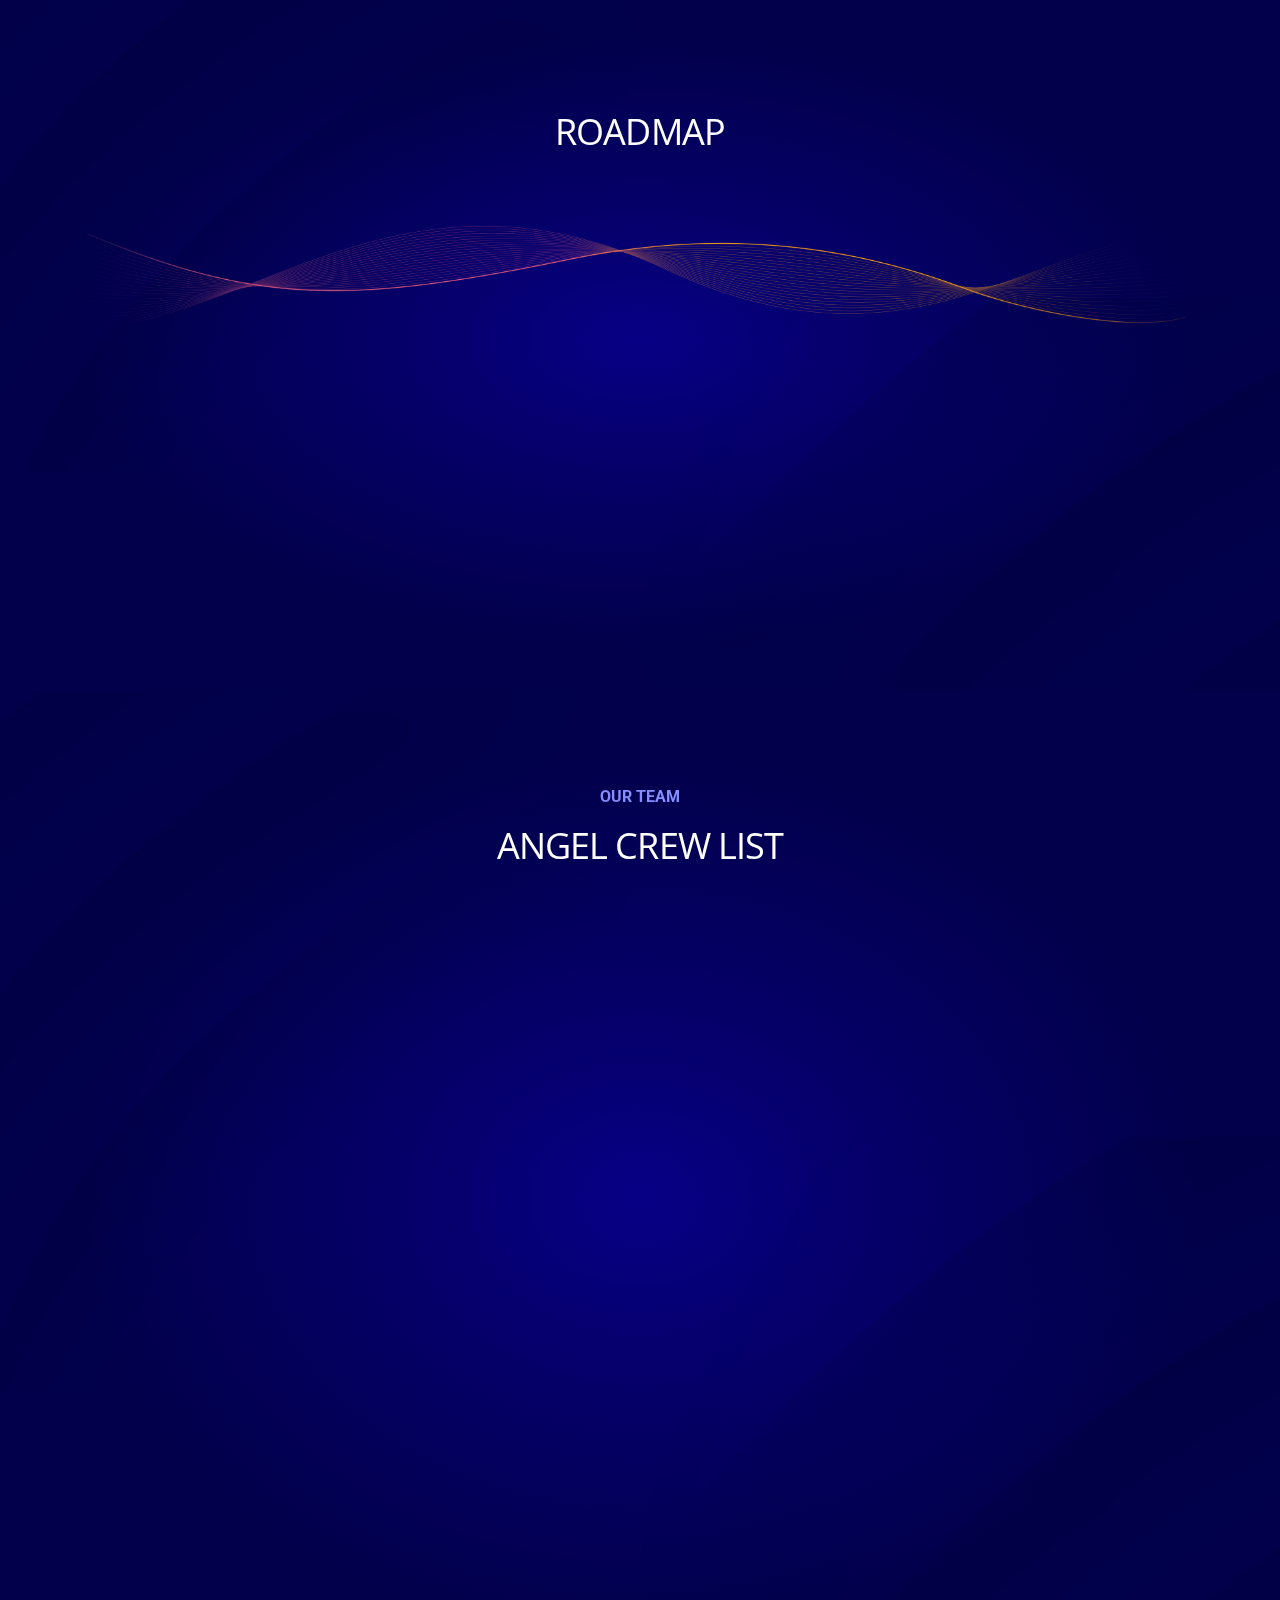
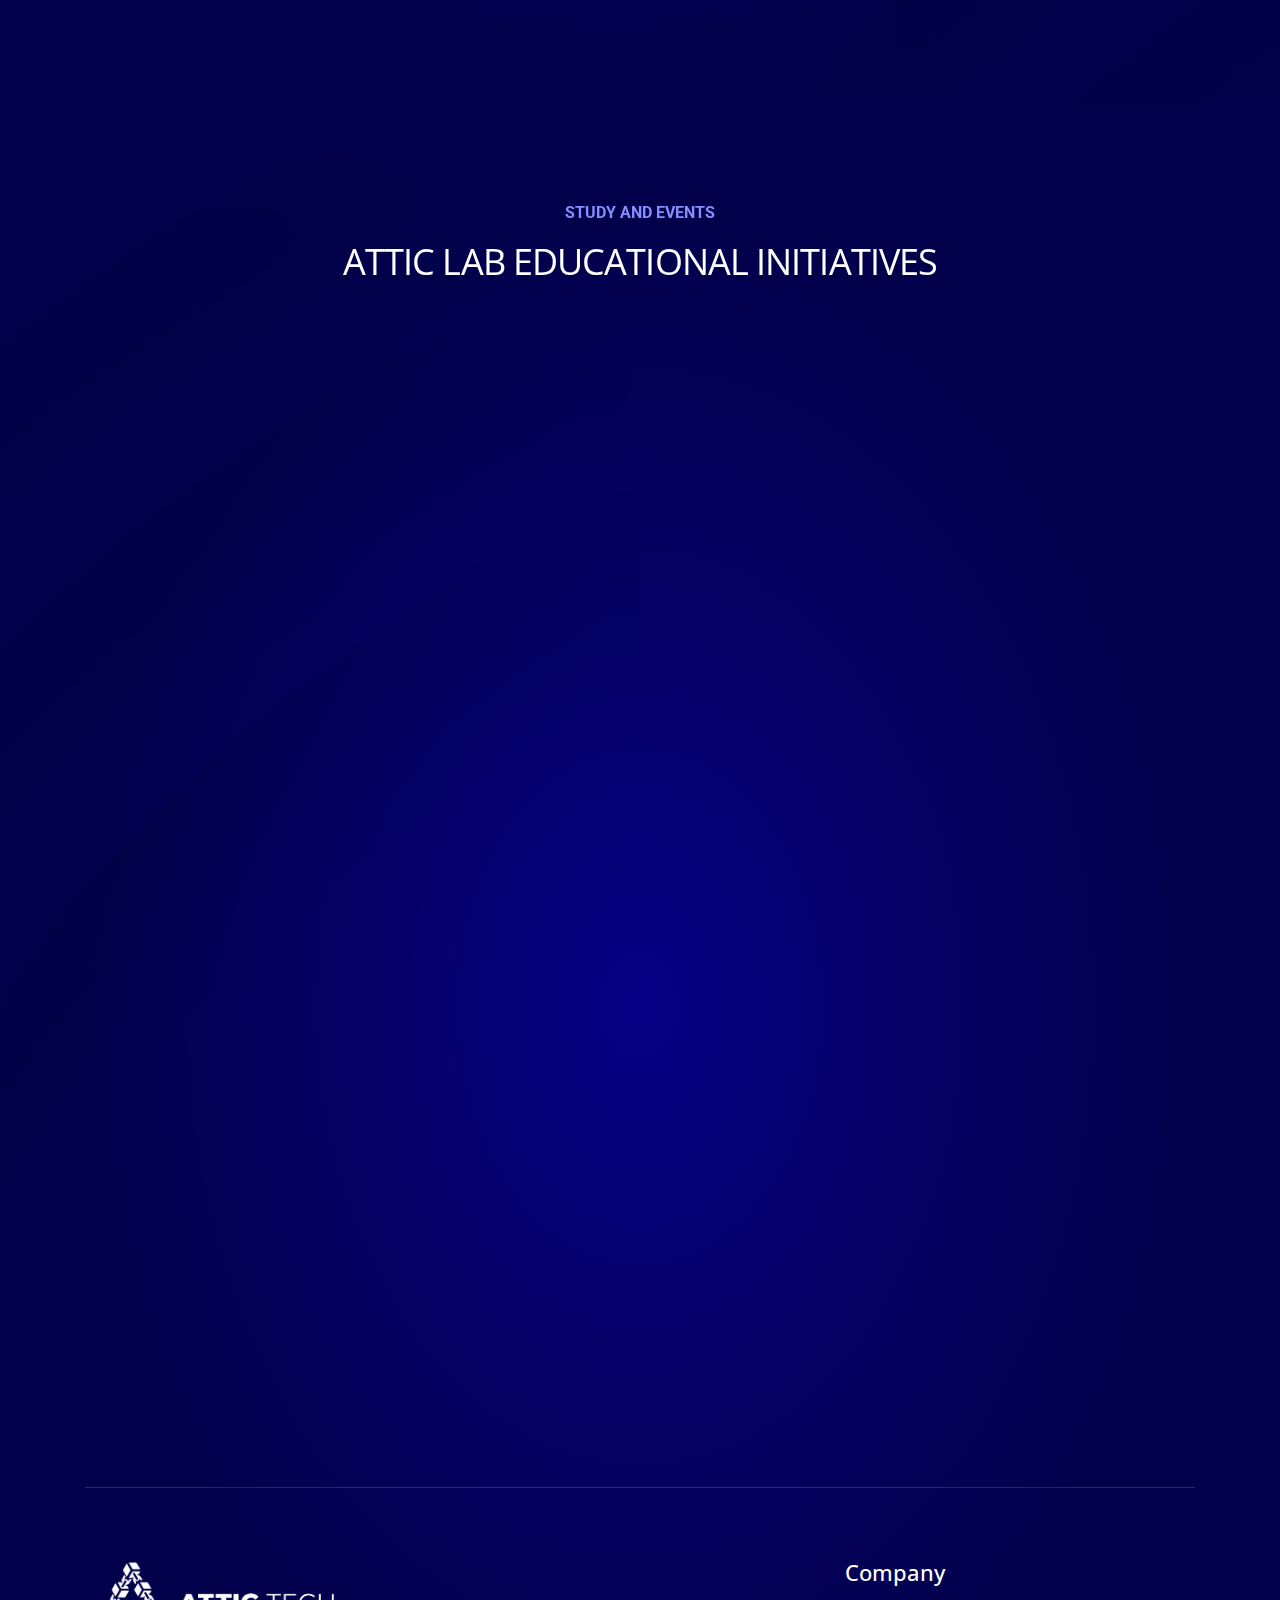
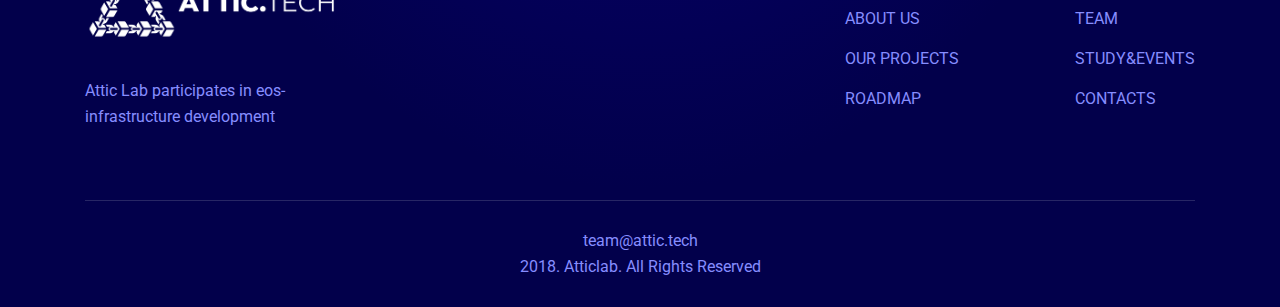
==== commit cd3fc58e: "modify index.html" ====
--- a/index.html
+++ b/index.html
@@ -338,7 +338,7 @@
 
                             </p>
                             <p>
-                                <a href="http://wallet.atticlab.net/" target="_blank"><b>Attic lab EOS Web
+                                <a href="https://myeoswallet.one/" target="_blank"><b>Attic lab EOS Web
                                     Wallet</b></a><br>
                                 Attic Lab EOS Wallet (AEW) is a free, open-source, client-side interface for generating
                                 EOS wallets.
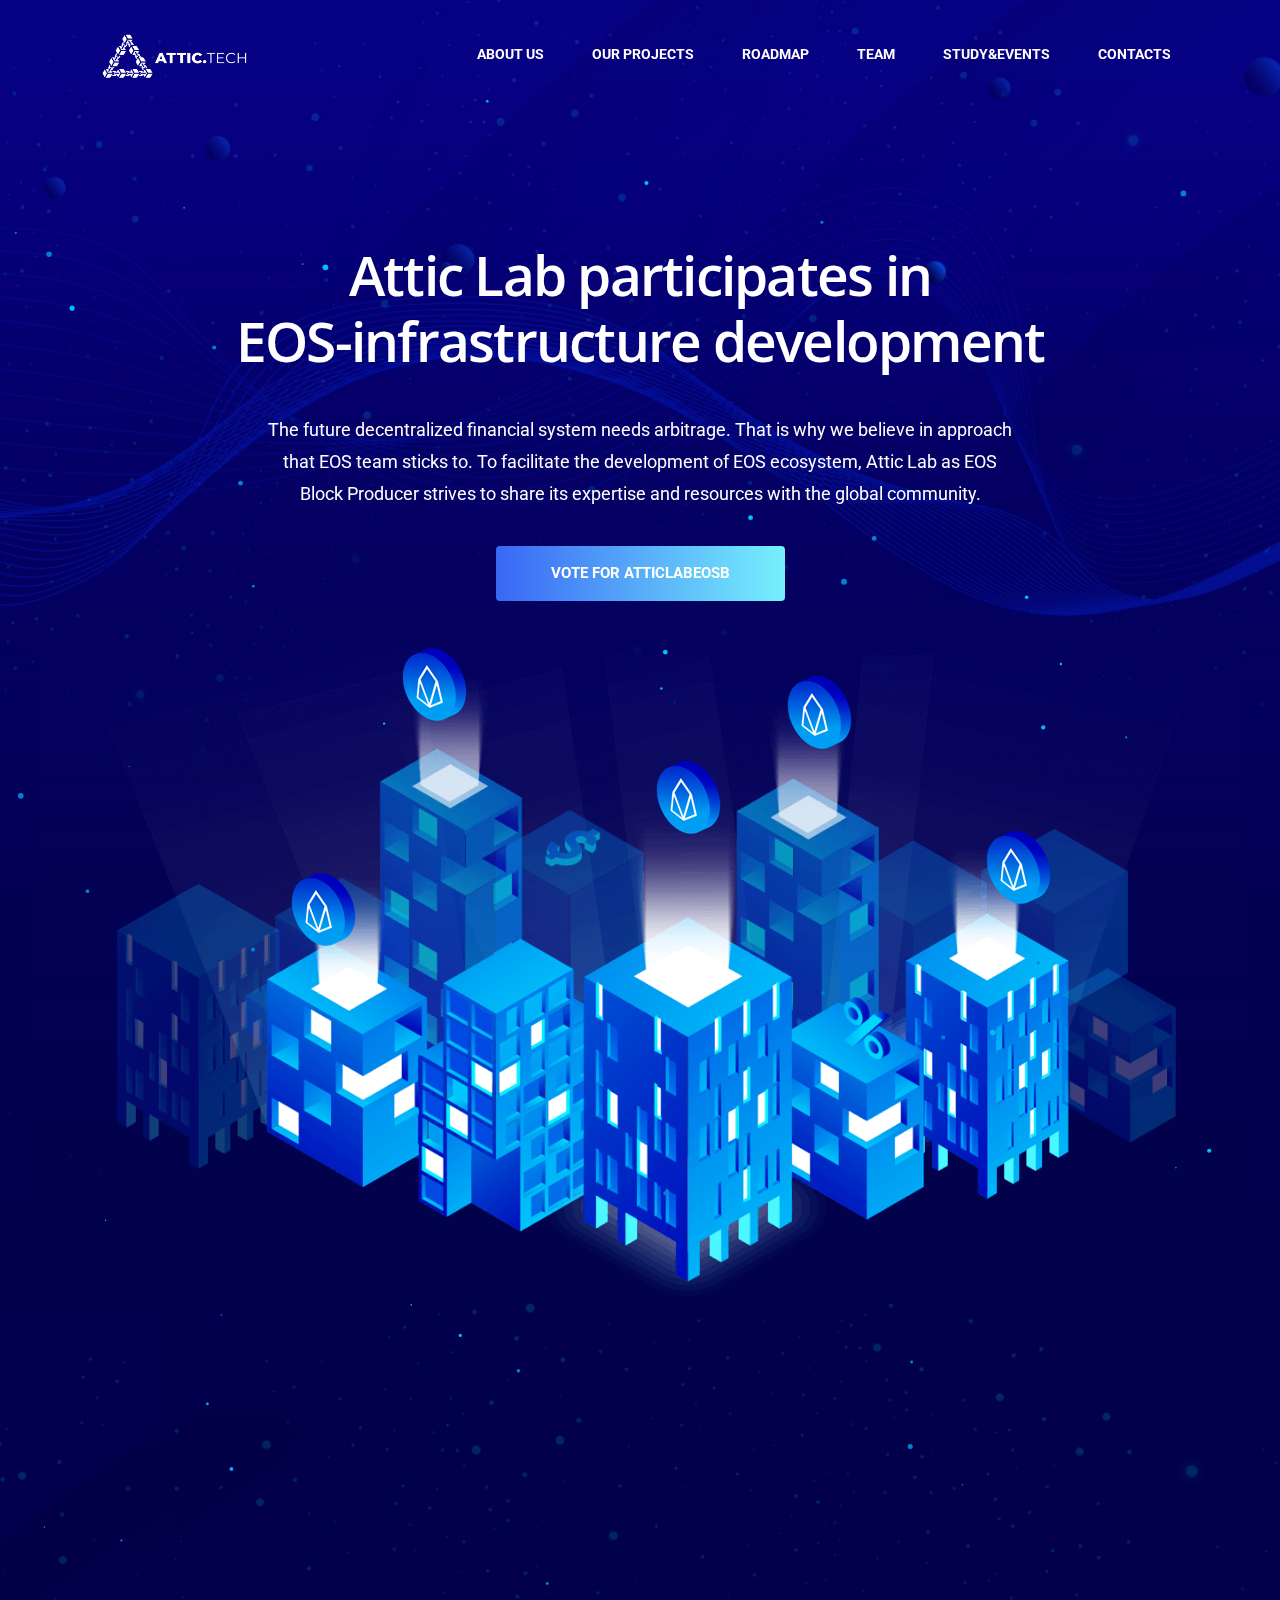
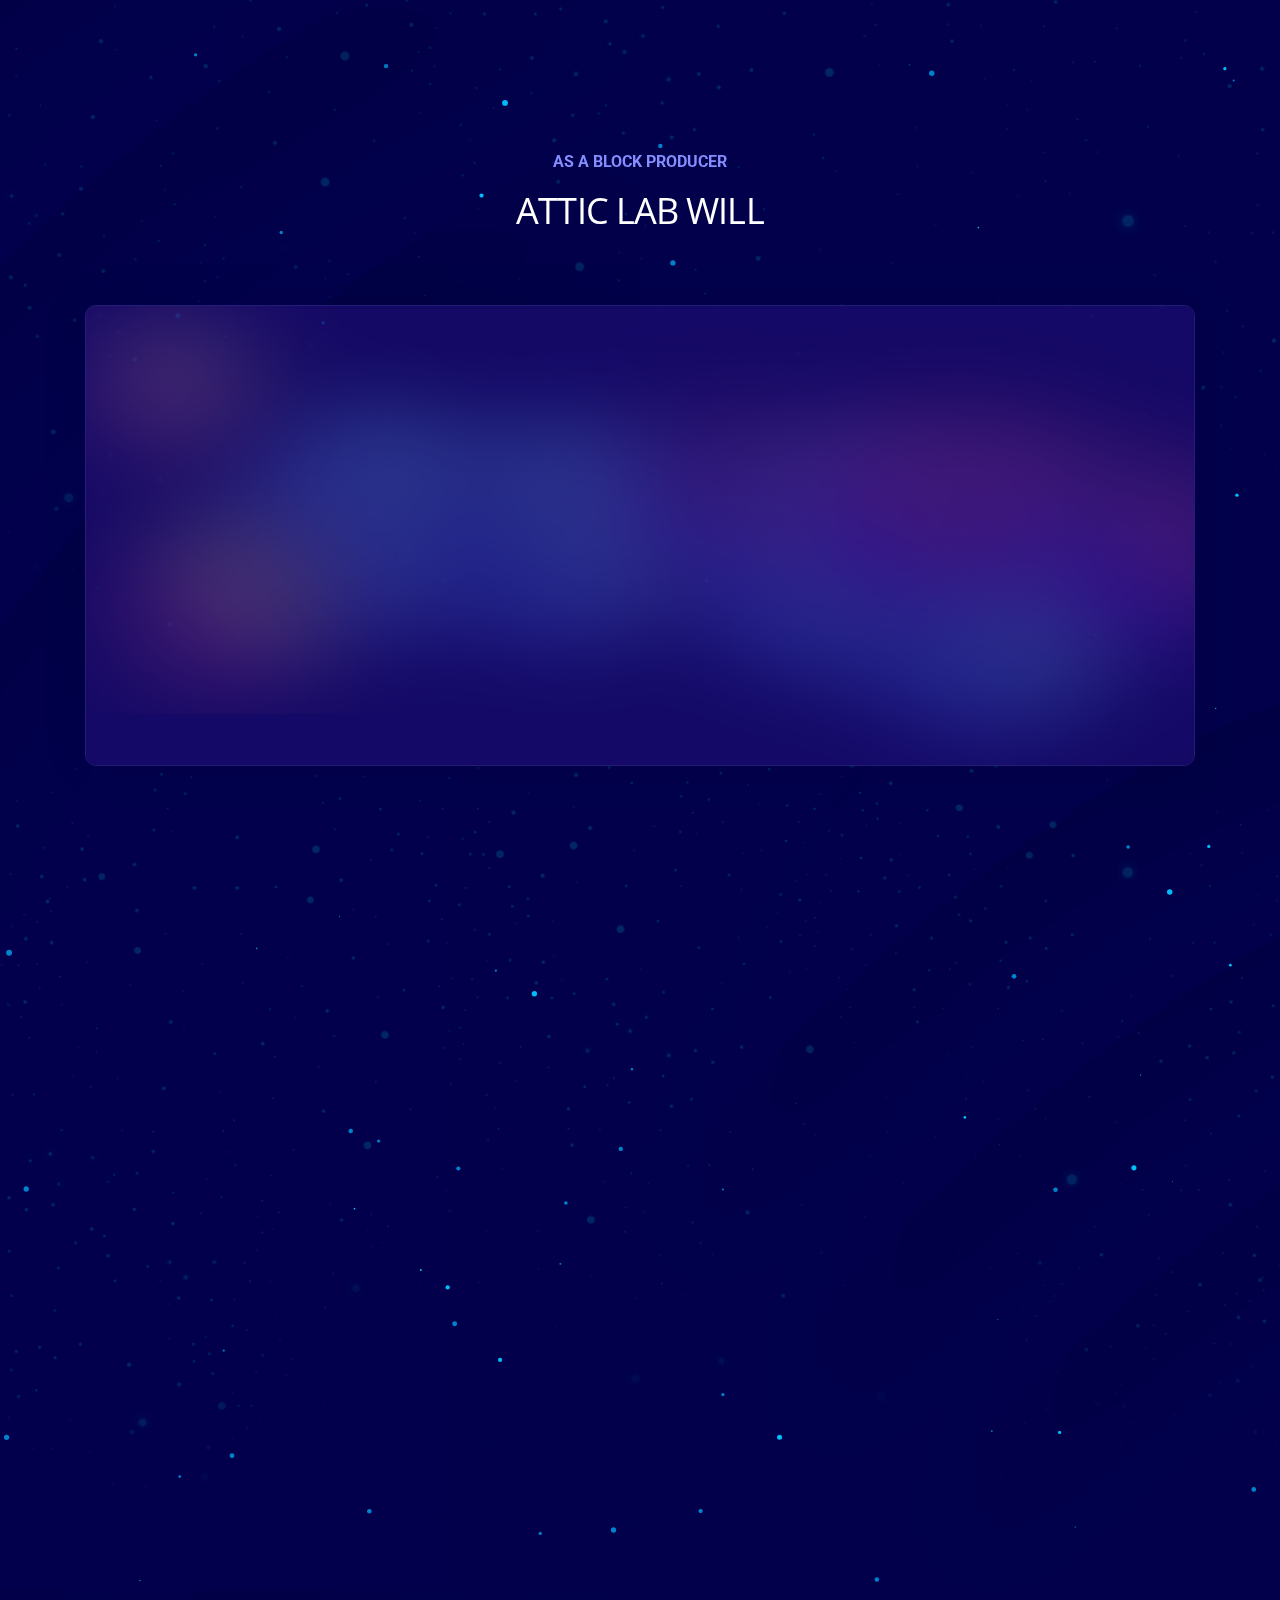
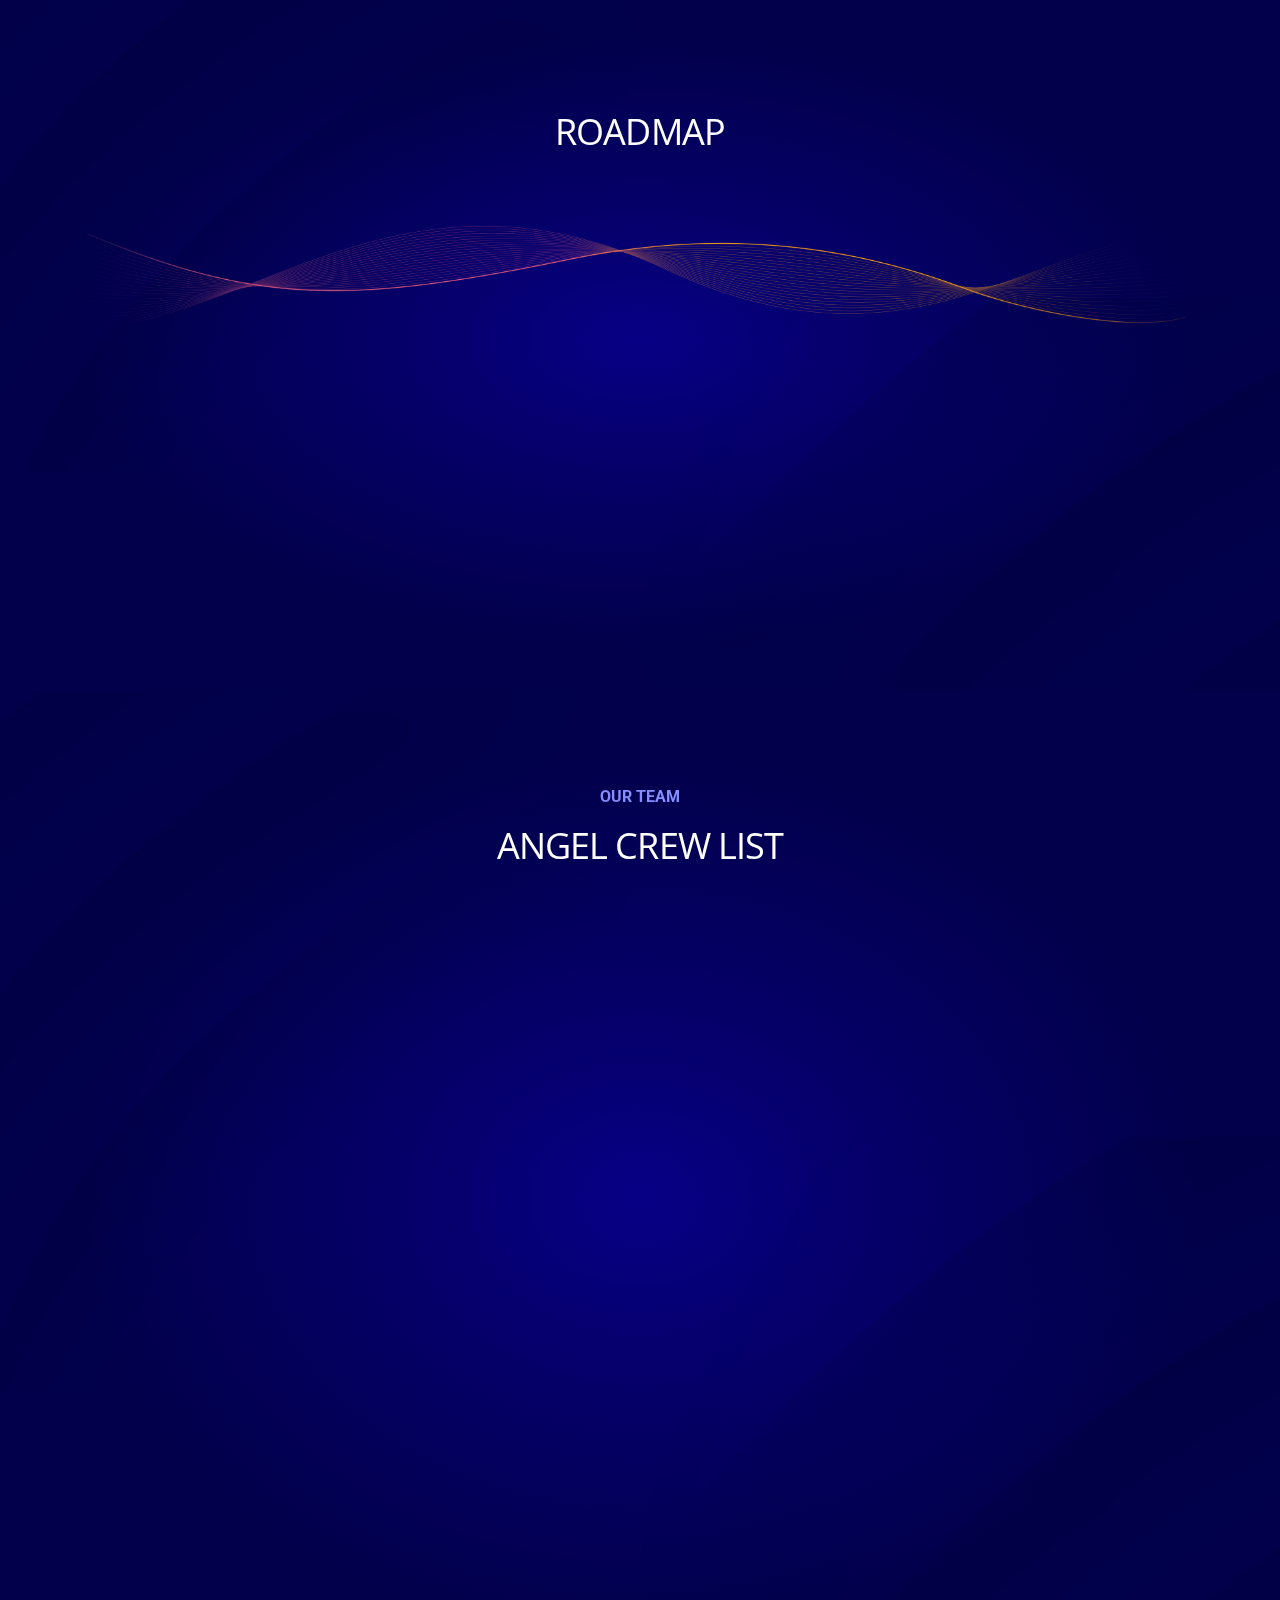
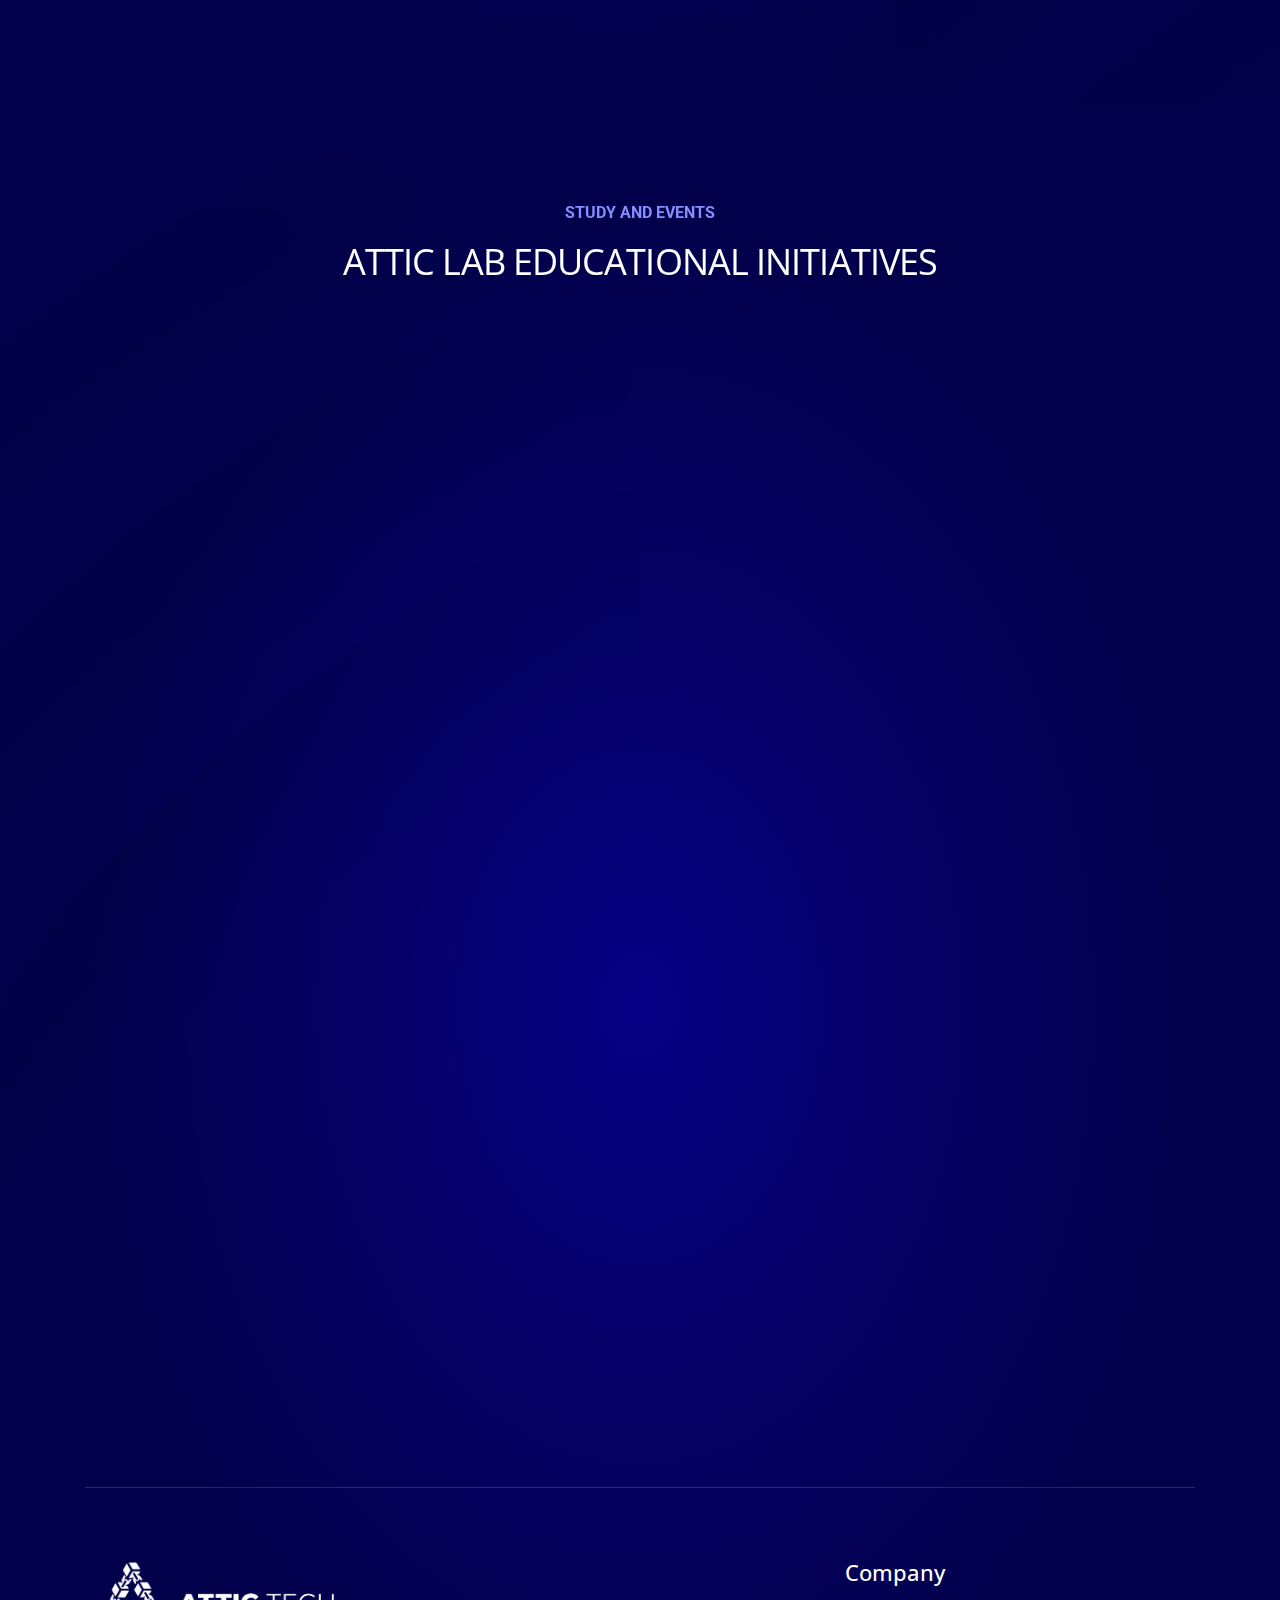
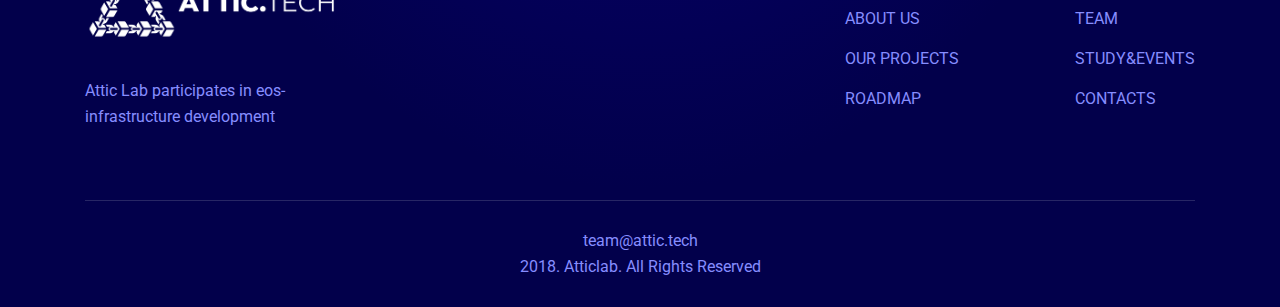
==== commit 2db1a8c6: "Update index.html" ====
--- a/index.html
+++ b/index.html
@@ -6,6 +6,7 @@
     <meta http-equiv="x-ua-compatible" content="ie=edge">
     <title>Attic.tech</title>
     <meta name="description" content="">
+    <meta name="google-site-verification" content="8GshgNZ4-_sOstICv8gFCW_YUx0XgozHlC-Ytb0sQXc" />
     <meta name="viewport" content="width=device-width, initial-scale=1, shrink-to-fit=no">
 
     <link href="https://fonts.googleapis.com/css?family=Roboto:400,400i,500,500i,700,700i,900,900i" rel="stylesheet">
@@ -851,4 +852,4 @@
 
 </body>
 </html>
-<!-- footer section end -->+<!-- footer section end -->
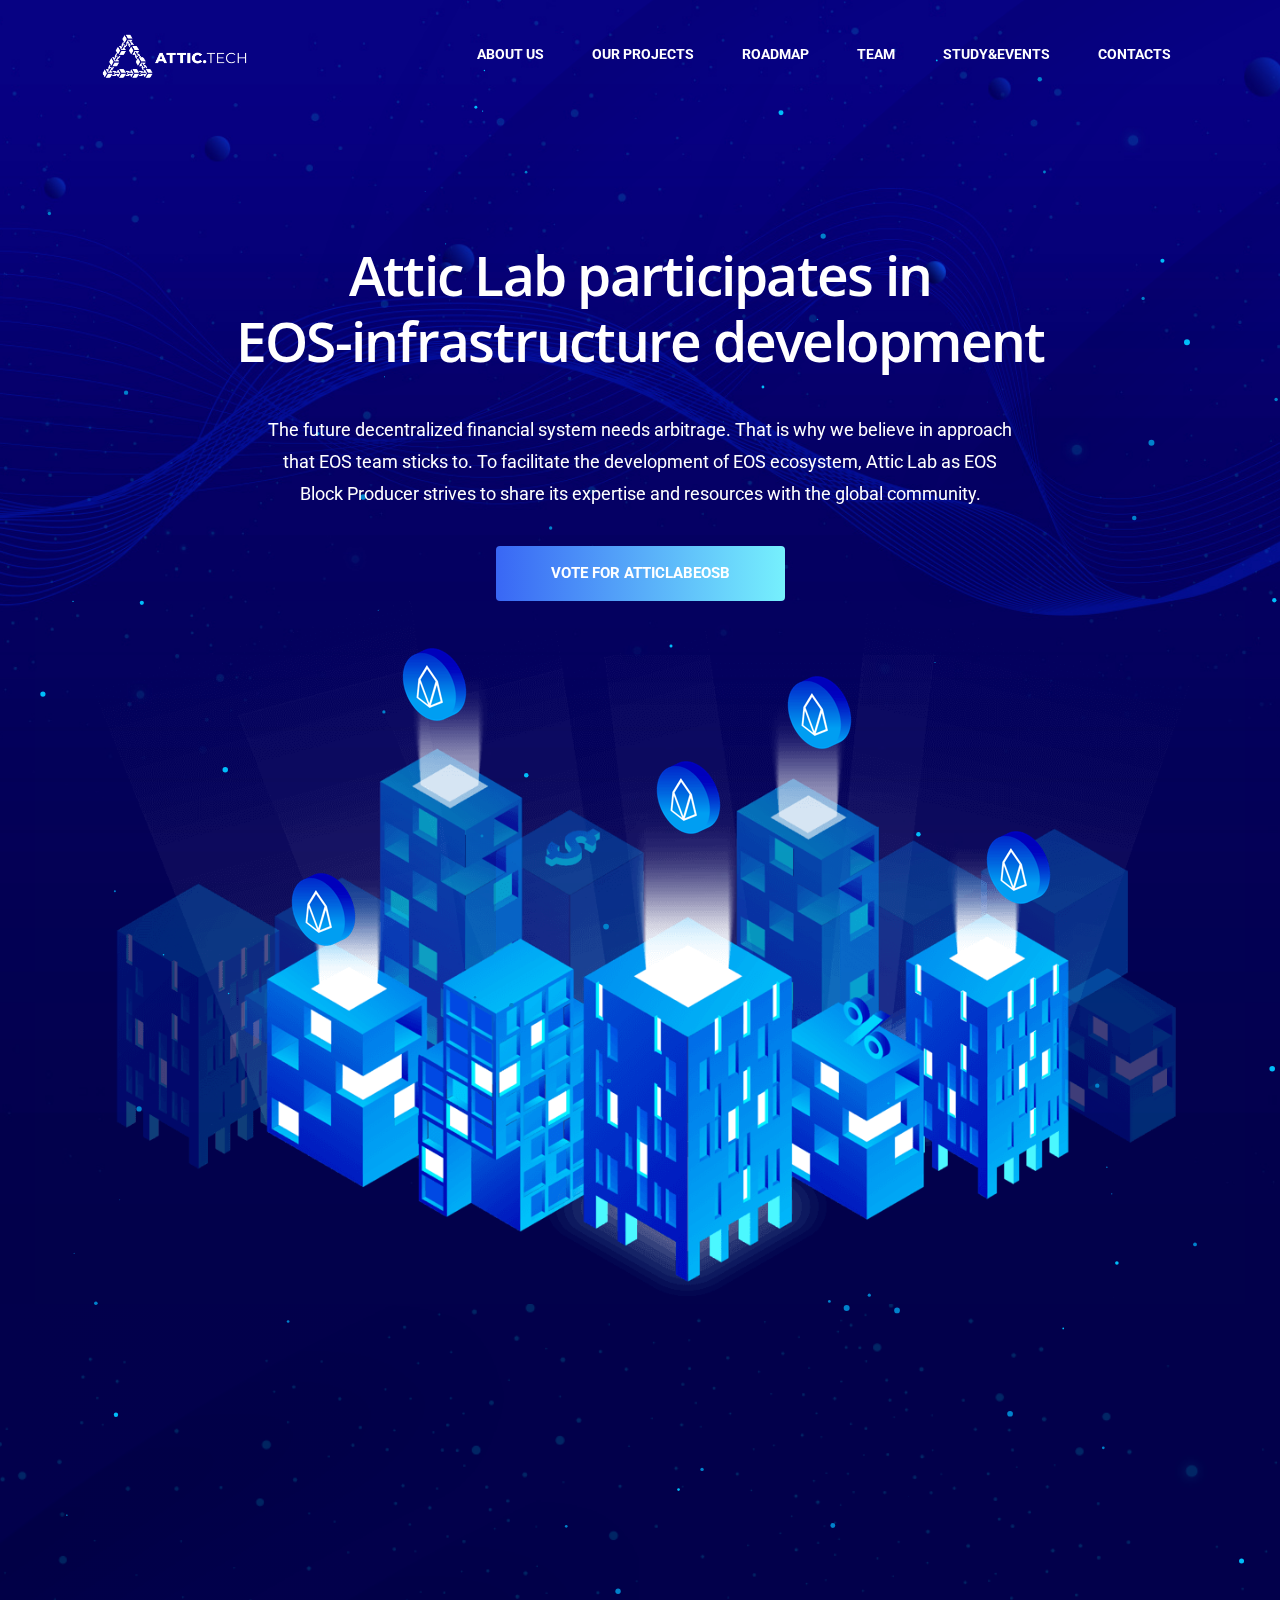
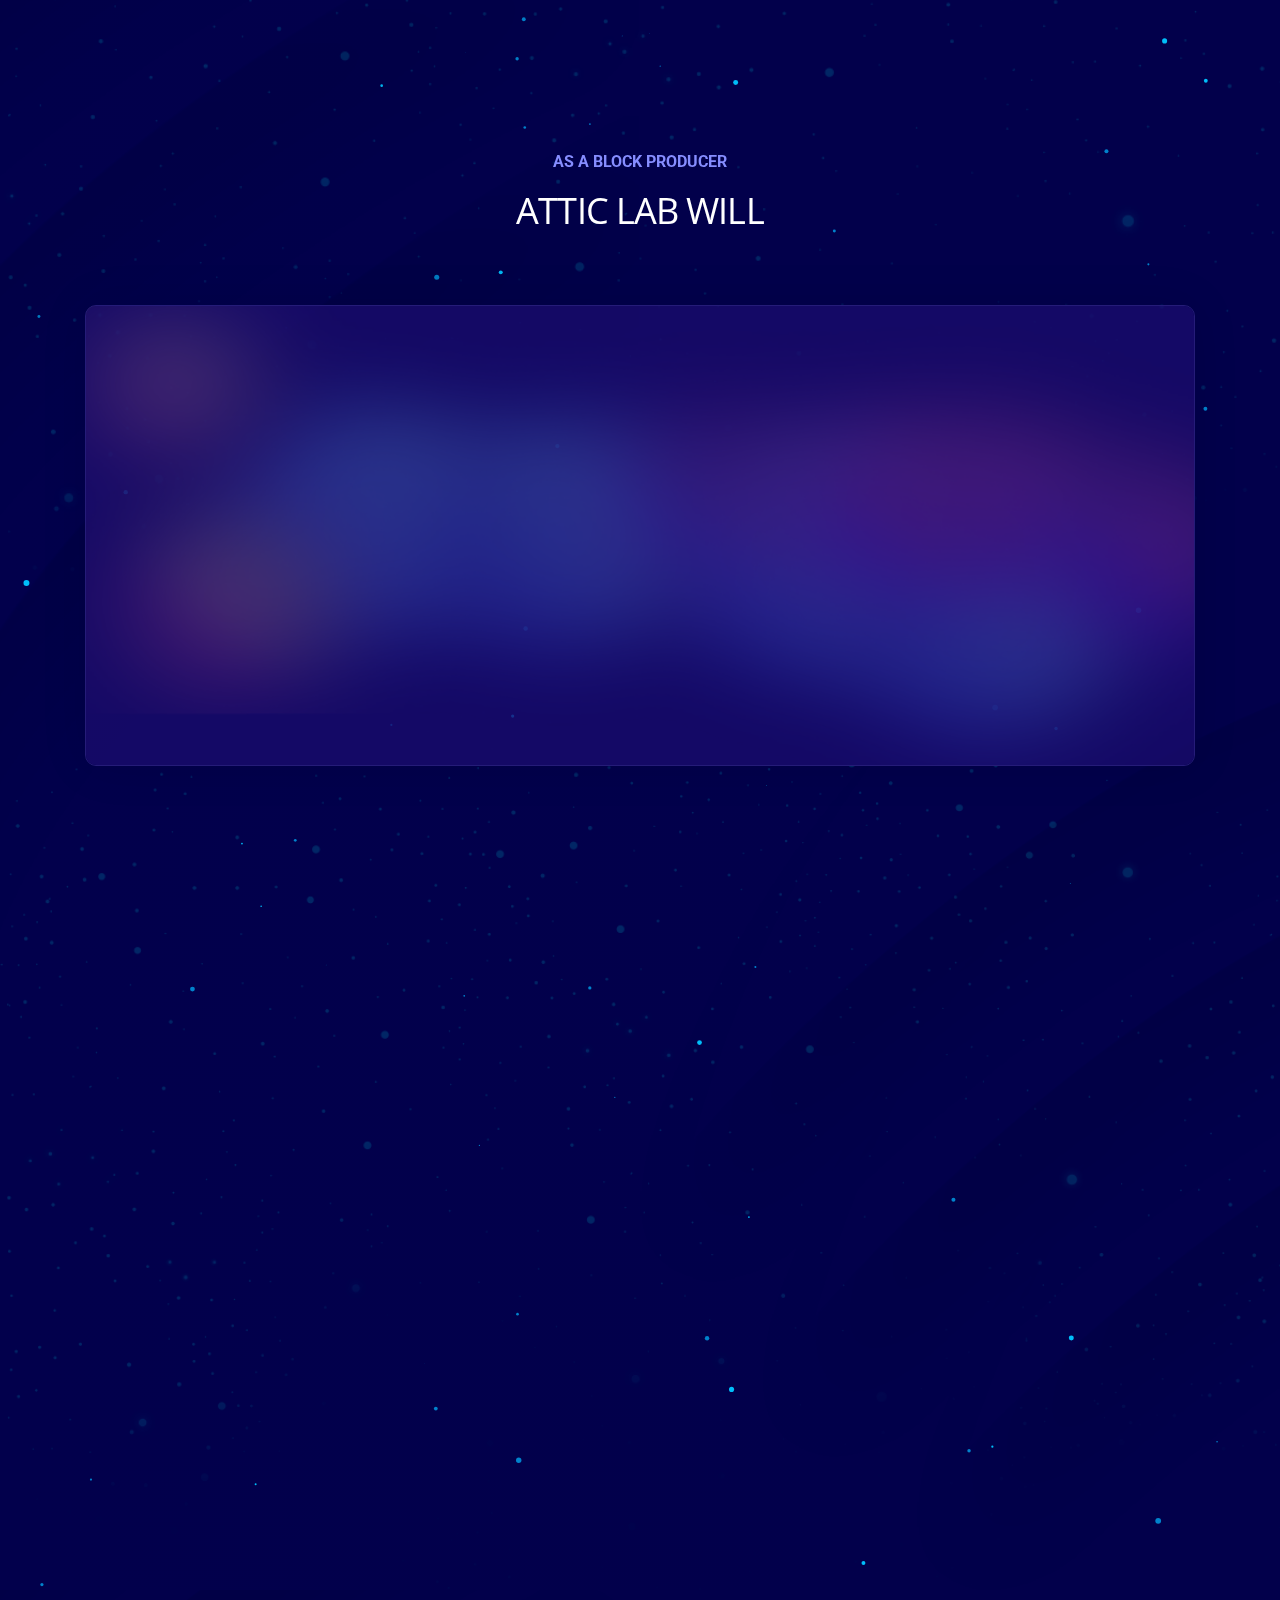
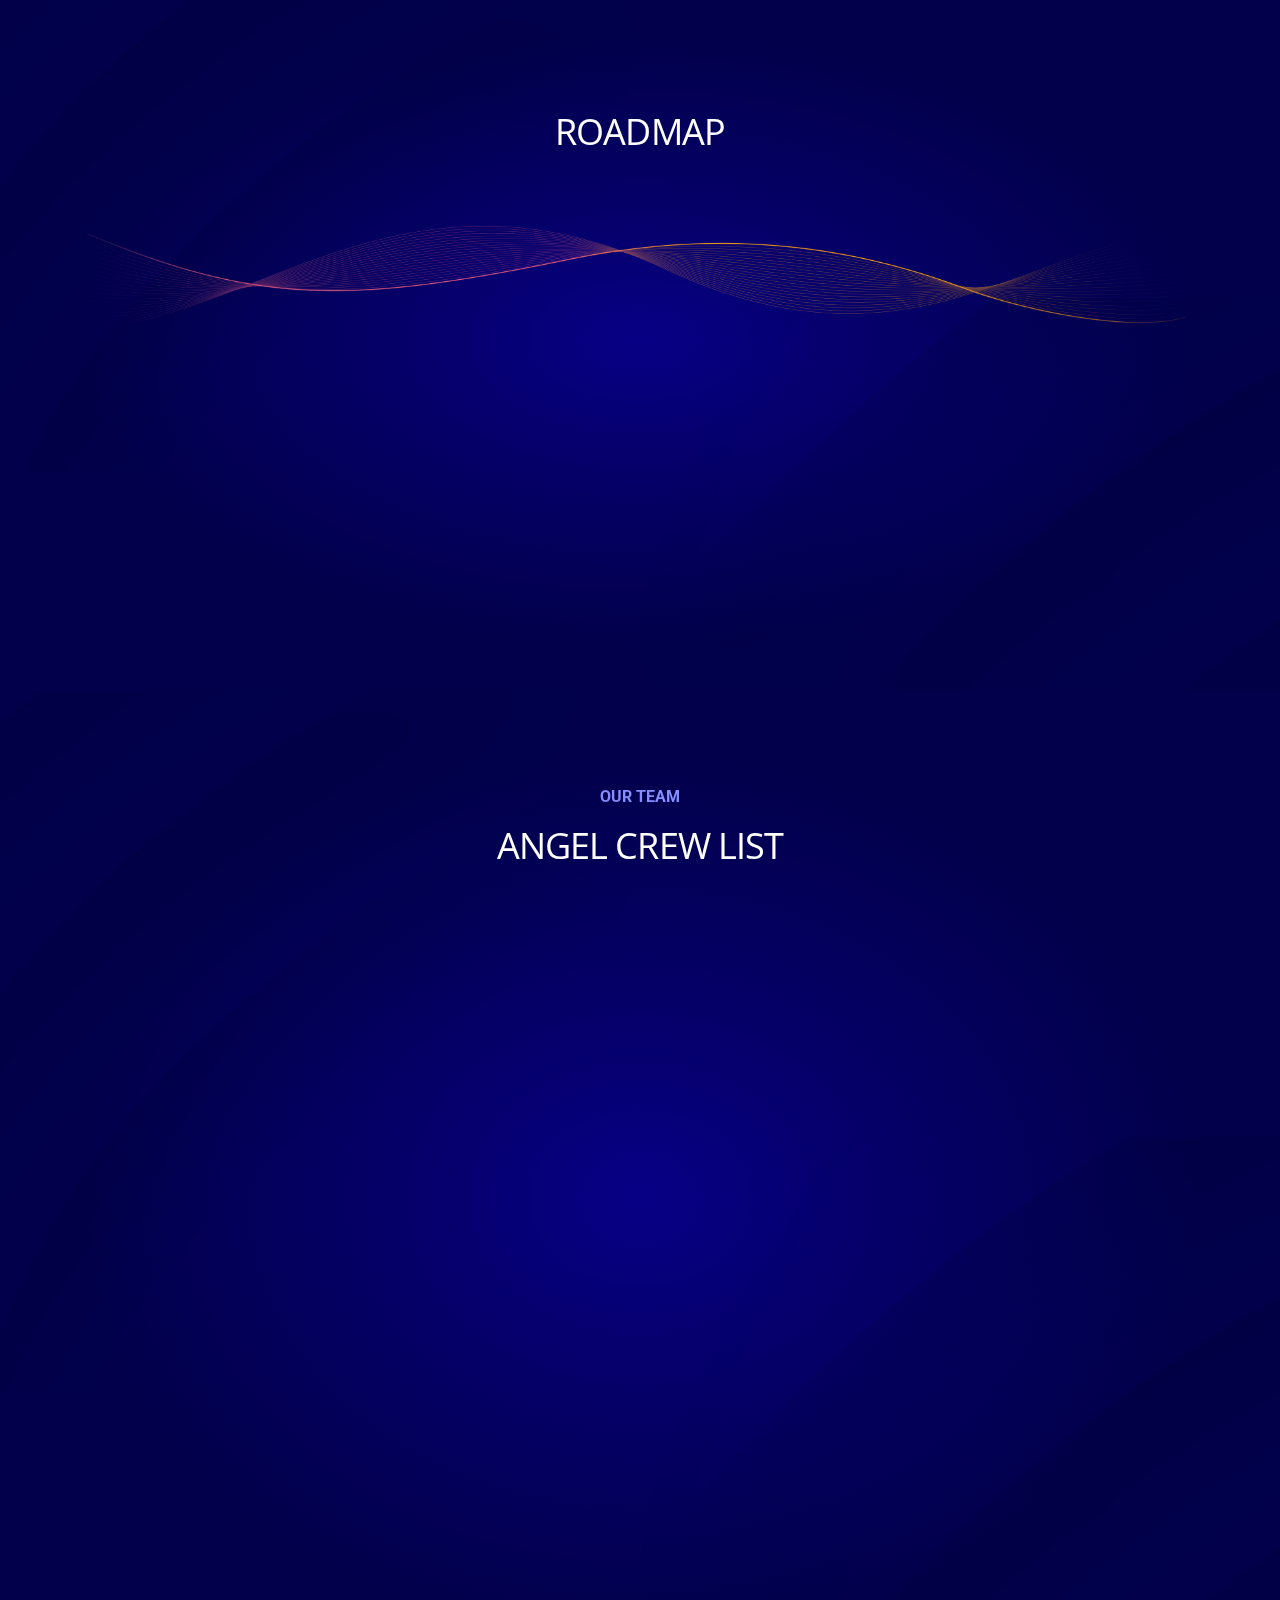
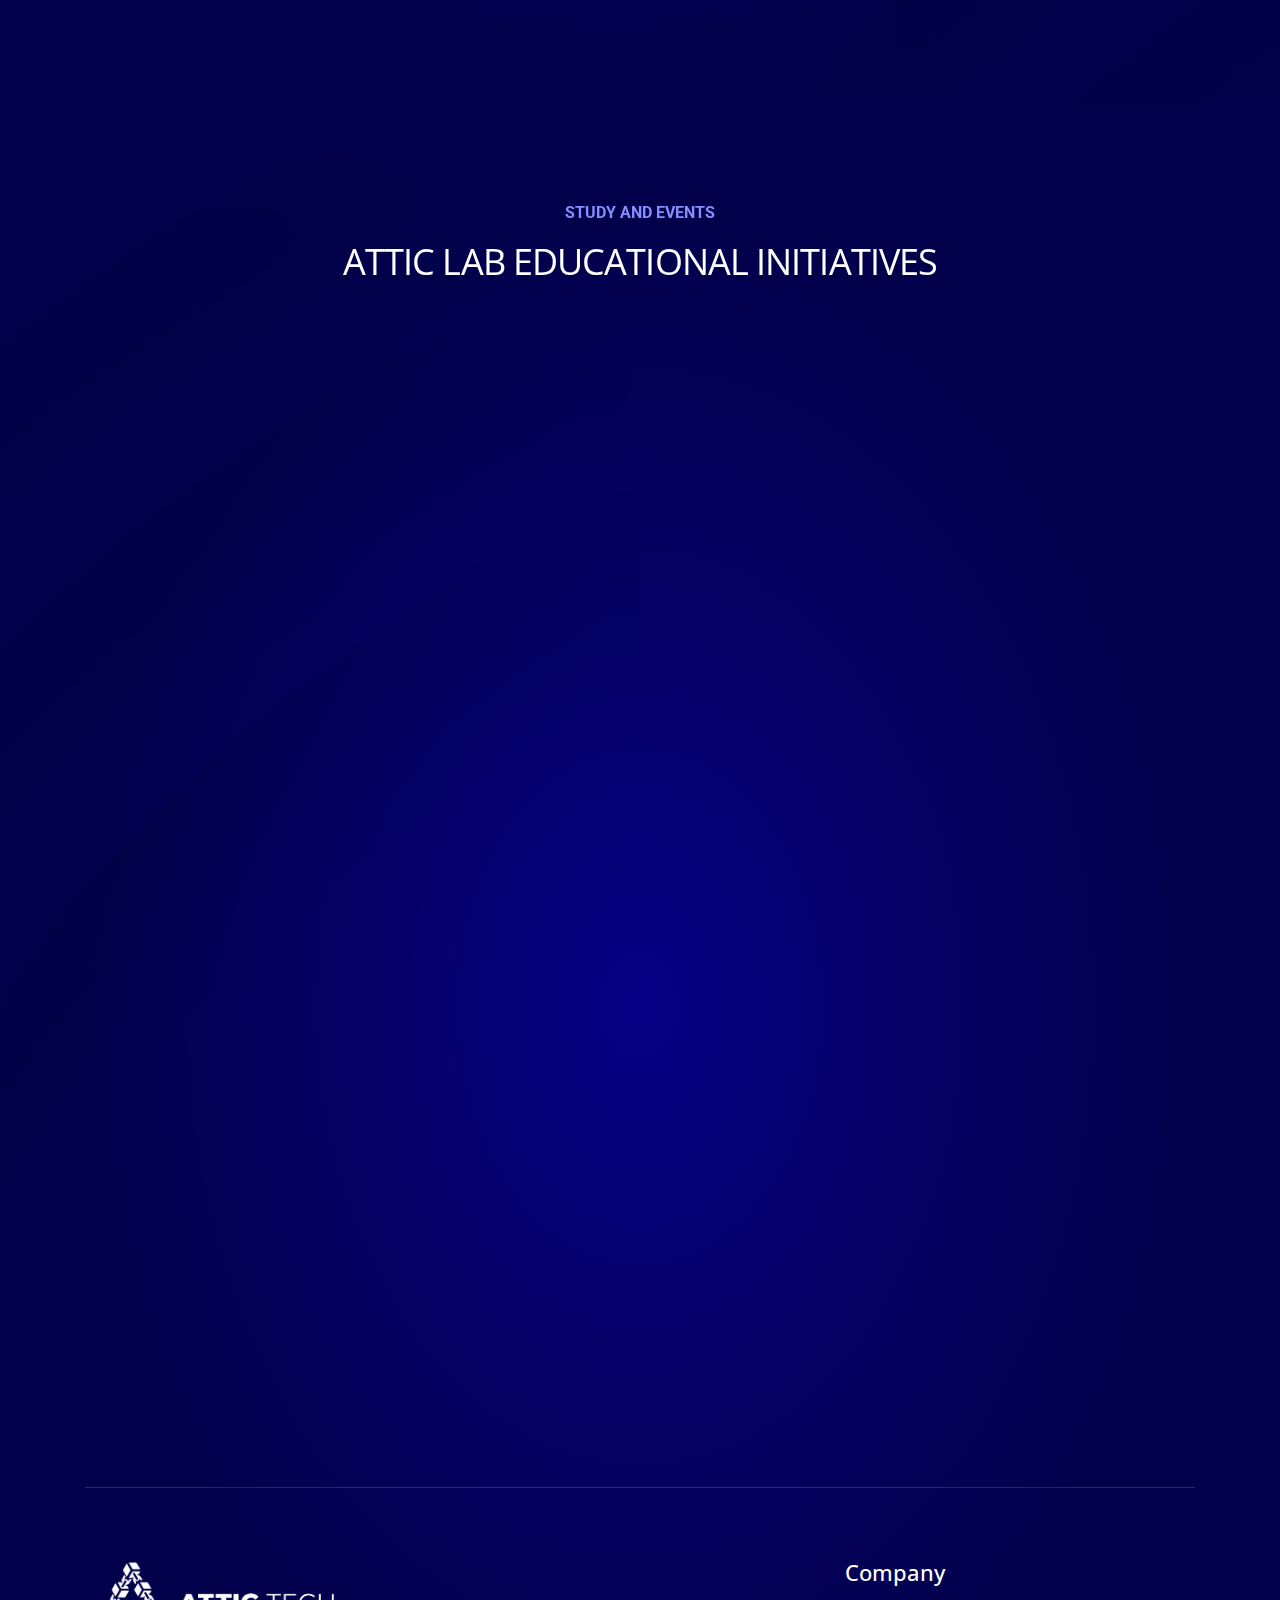
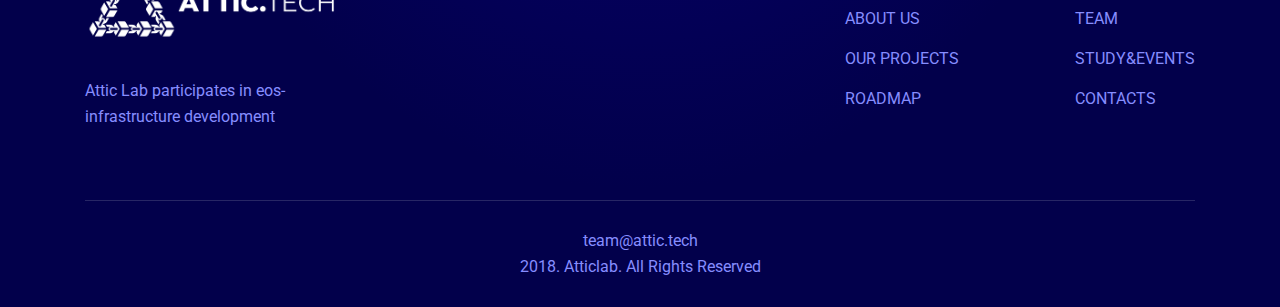
==== commit 3aea20e3: "modify index.html" ====
--- a/index.html
+++ b/index.html
@@ -6,7 +6,6 @@
     <meta http-equiv="x-ua-compatible" content="ie=edge">
     <title>Attic.tech</title>
     <meta name="description" content="">
-    <meta name="google-site-verification" content="8GshgNZ4-_sOstICv8gFCW_YUx0XgozHlC-Ytb0sQXc" />
     <meta name="viewport" content="width=device-width, initial-scale=1, shrink-to-fit=no">
 
     <link href="https://fonts.googleapis.com/css?family=Roboto:400,400i,500,500i,700,700i,900,900i" rel="stylesheet">
@@ -339,8 +338,7 @@
 
                             </p>
                             <p>
-                                <a href="https://myeoswallet.one/" target="_blank"><b>Attic lab EOS Web
-                                    Wallet</b></a><br>
+                                <a href="https://myeoswallet.one/" target="_blank"><b>MY EOS WALLET</b></a><br>
                                 Attic Lab EOS Wallet (AEW) is a free, open-source, client-side interface for generating
                                 EOS wallets.
                             </p>
@@ -774,8 +772,15 @@
                         </div>
                     </div><!-- single-social-list-->
                     <div class="col-lg col-8 col-md-3 wow fadeInUp" data-wow-duration="1.5s">
-
+                        <div class="single-social-list github">
+                            <img class="social-img" src="assets/images/bimg/bt_ic.svg">
+                            <h3 class="xs-title sm">Bitcoin talk </h3>
+                            <a targer="_blank" href=" https://bitcointalk.org/index.php?topic=5040559.new#new">
+                                <span class="icon icon-arrow-right"></span>
+                            </a>
+                        </div>
                     </div><!-- single-social-list-->
+
                 </div>
 
             </div>
@@ -837,7 +842,31 @@
 </div>
 <!--back to top end-->
 
-
+<script async src="https://www.googletagmanager.com/gtag/js?id=UA-98871974-3"></script>
+<script>
+    window.dataLayer = window.dataLayer || [];
+    function gtag(){dataLayer.push(arguments);}
+    gtag('js', new Date());
+
+    gtag('config', 'UA-98871974-3');
+</script>
+<script>
+    !function(f,b,e,v,n,t,s)
+    {if(f.fbq)return;n=f.fbq=function(){n.callMethod?
+        n.callMethod.apply(n,arguments):n.queue.push(arguments)};
+        if(!f._fbq)f._fbq=n;n.push=n;n.loaded=!0;n.version='2.0';
+        n.queue=[];t=b.createElement(e);t.async=!0;
+        t.src=v;s=b.getElementsByTagName(e)[0];
+        s.parentNode.insertBefore(t,s)}(window,document,'script',
+        'https://connect.facebook.net/en_US/fbevents.js');
+    fbq('init', '337948363618307');
+    fbq('track', 'PageView');
+</script>
+<noscript>
+    <img height="1" width="1"
+         src="https://www.facebook.com/tr?id=337948363618307&ev=PageView
+&noscript=1"/>
+</noscript>
 <script src="assets/js/jquery-3.2.1.min.js"></script>
 <script src="assets/js/bootstrap.min.js"></script>
 <script src="assets/js/jquery.magnific-popup.min.js"></script>
@@ -852,4 +881,4 @@
 
 </body>
 </html>
-<!-- footer section end -->
+<!-- footer section end -->--- a/assets/css/style.css
+++ b/assets/css/style.css
@@ -1748,19 +1748,19 @@
     }
 
     .roadmap-timeline-item .xs-roadmap:nth-of-type(2) {
-        margin-top: -59px;
+        margin-top: -34px;
     }
 
     .roadmap-timeline-item .xs-roadmap:nth-of-type(3) {
-        margin-top: -115px;
+        margin-top: -89px;
     }
 
     .roadmap-timeline-item .xs-roadmap:nth-of-type(4) {
-        margin-top: -110px;
+        margin-top: -76px;
     }
 
     .roadmap-timeline-item .xs-roadmap:nth-of-type(5) {
-        margin-top: -23px;
+        margin-top: 9px;
     }
 }
 
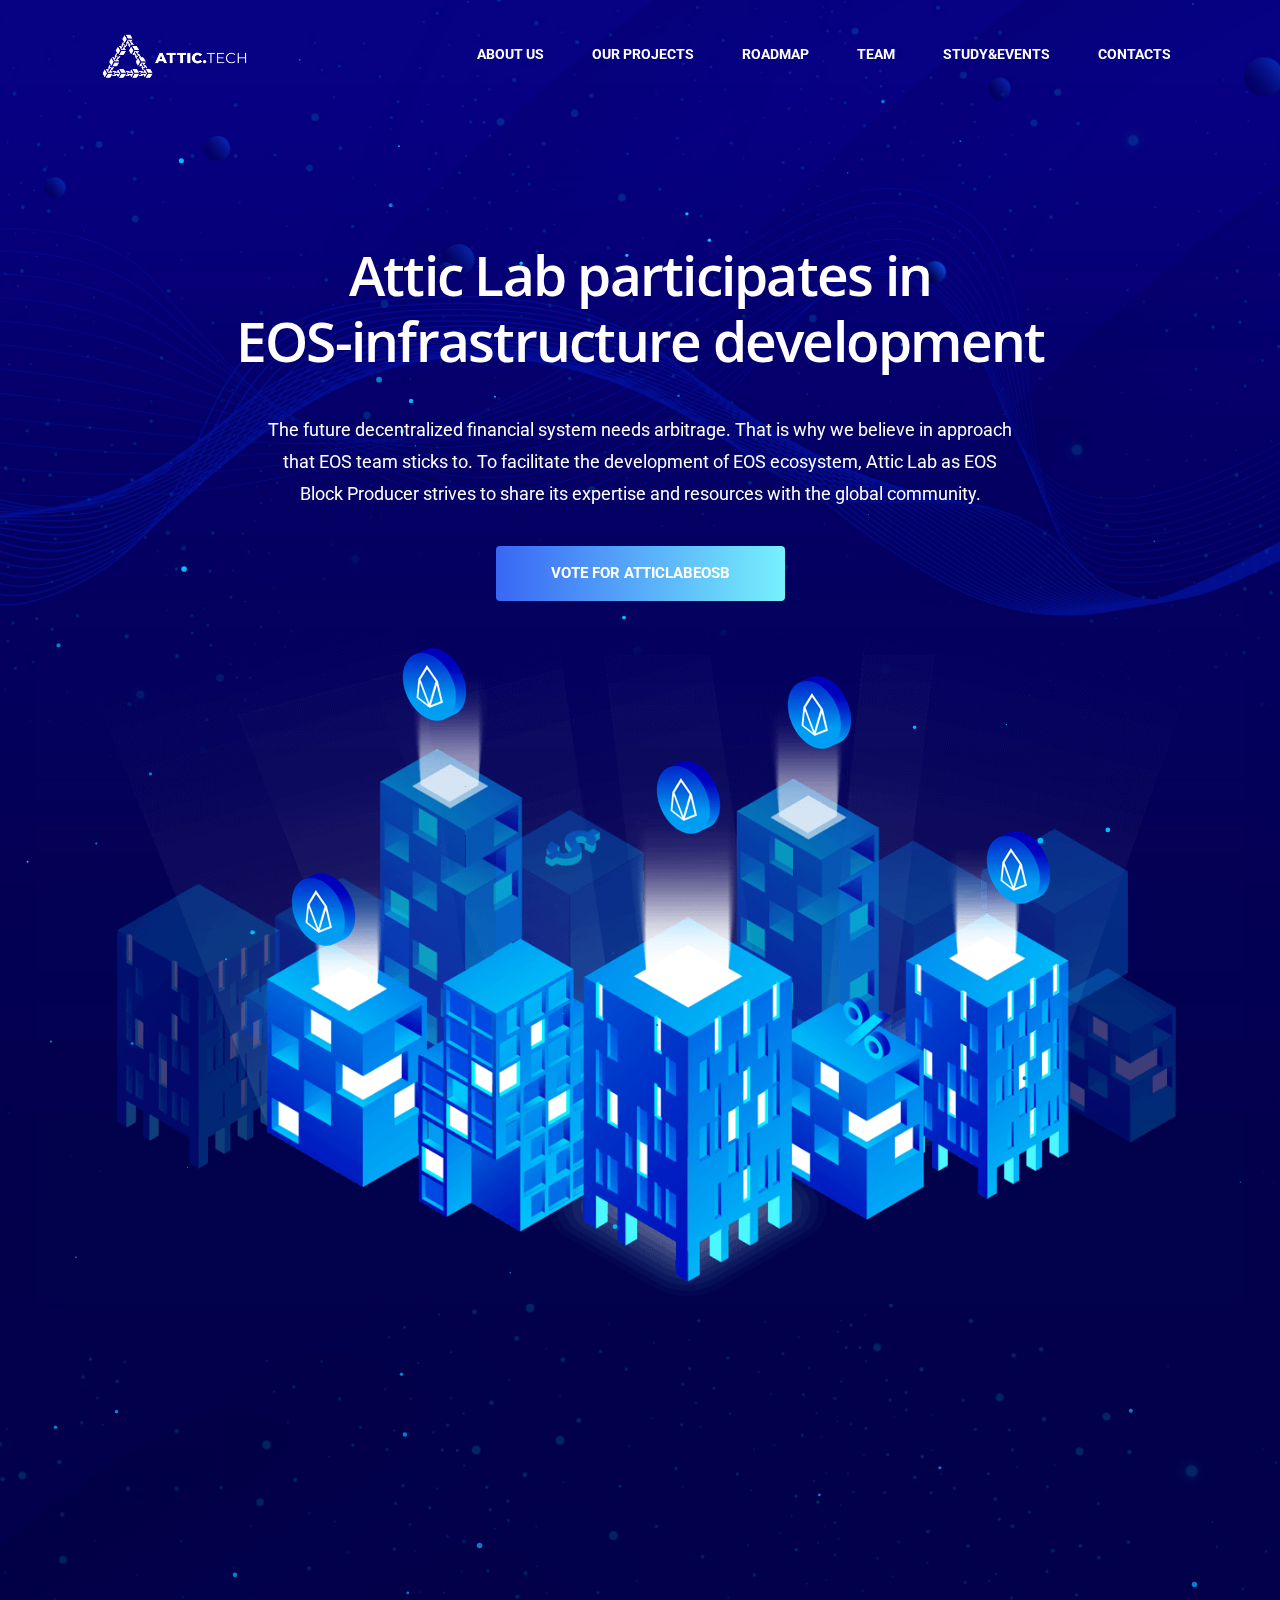
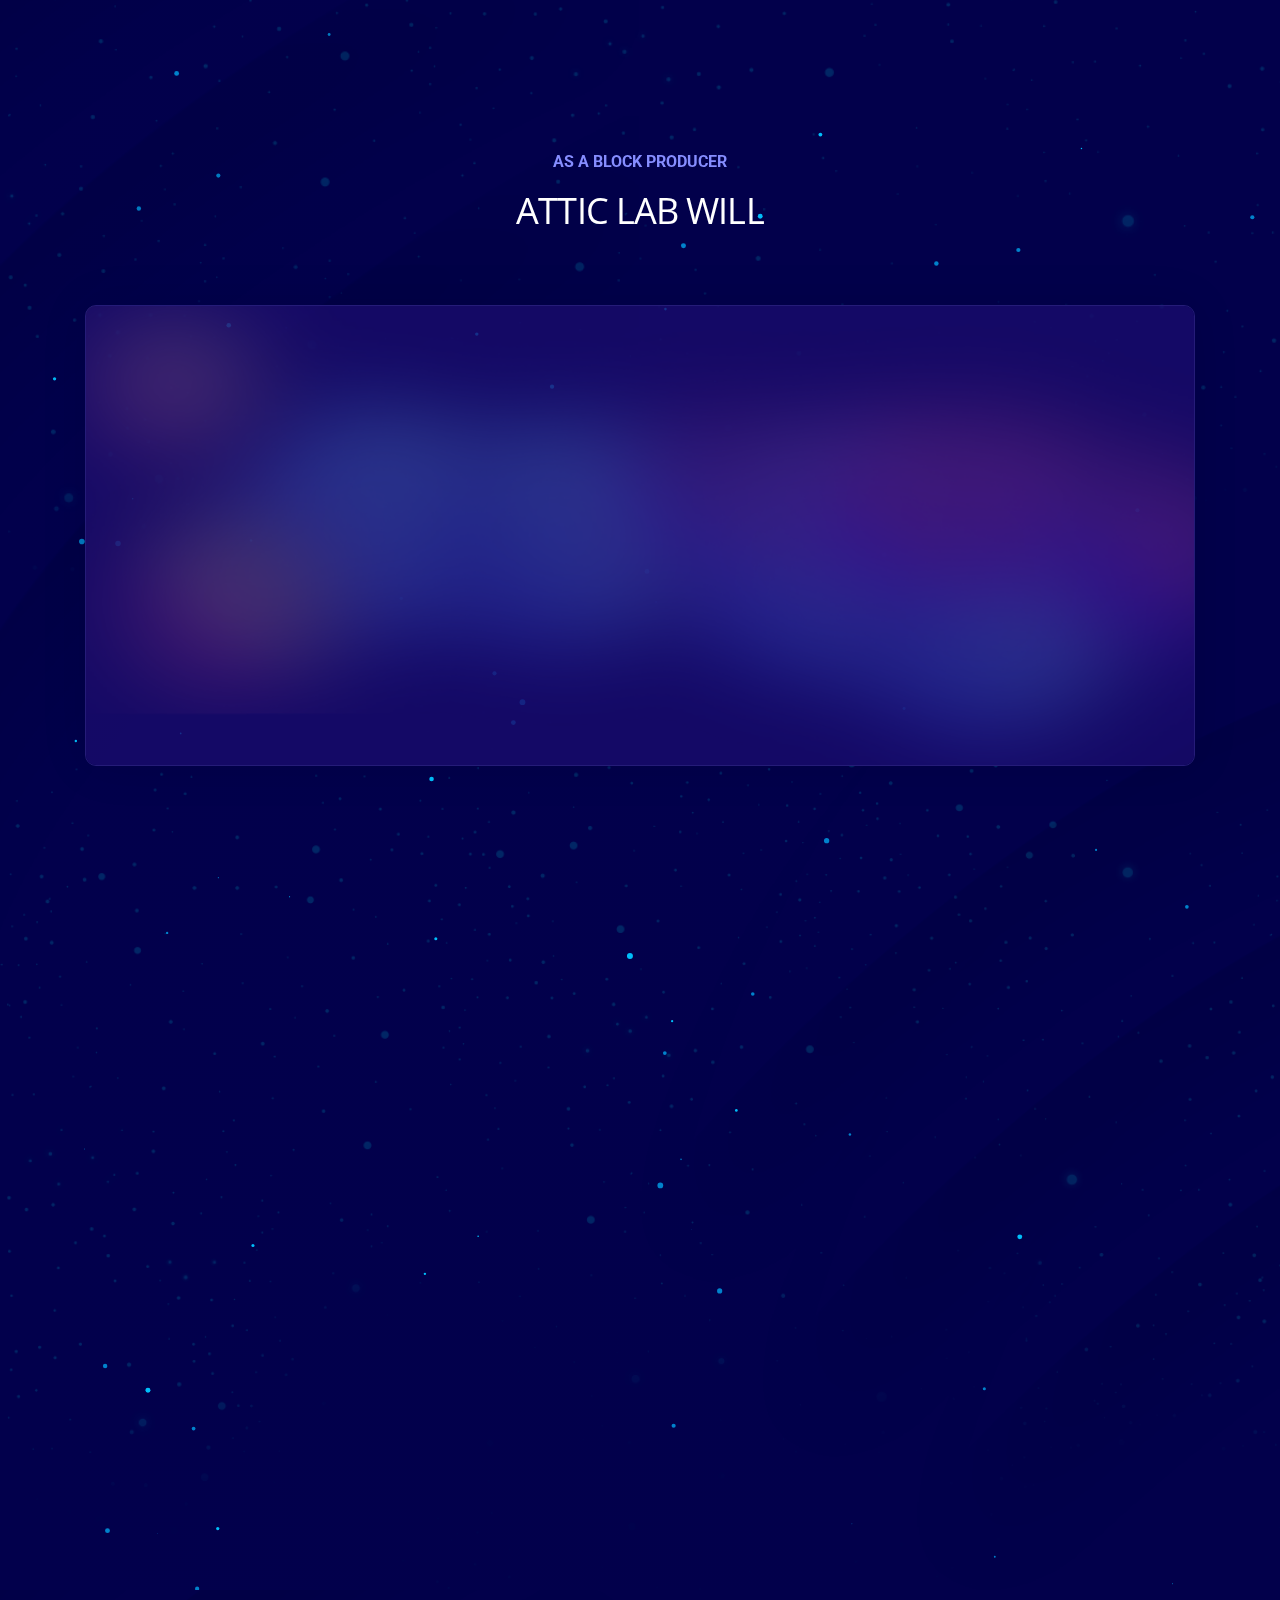
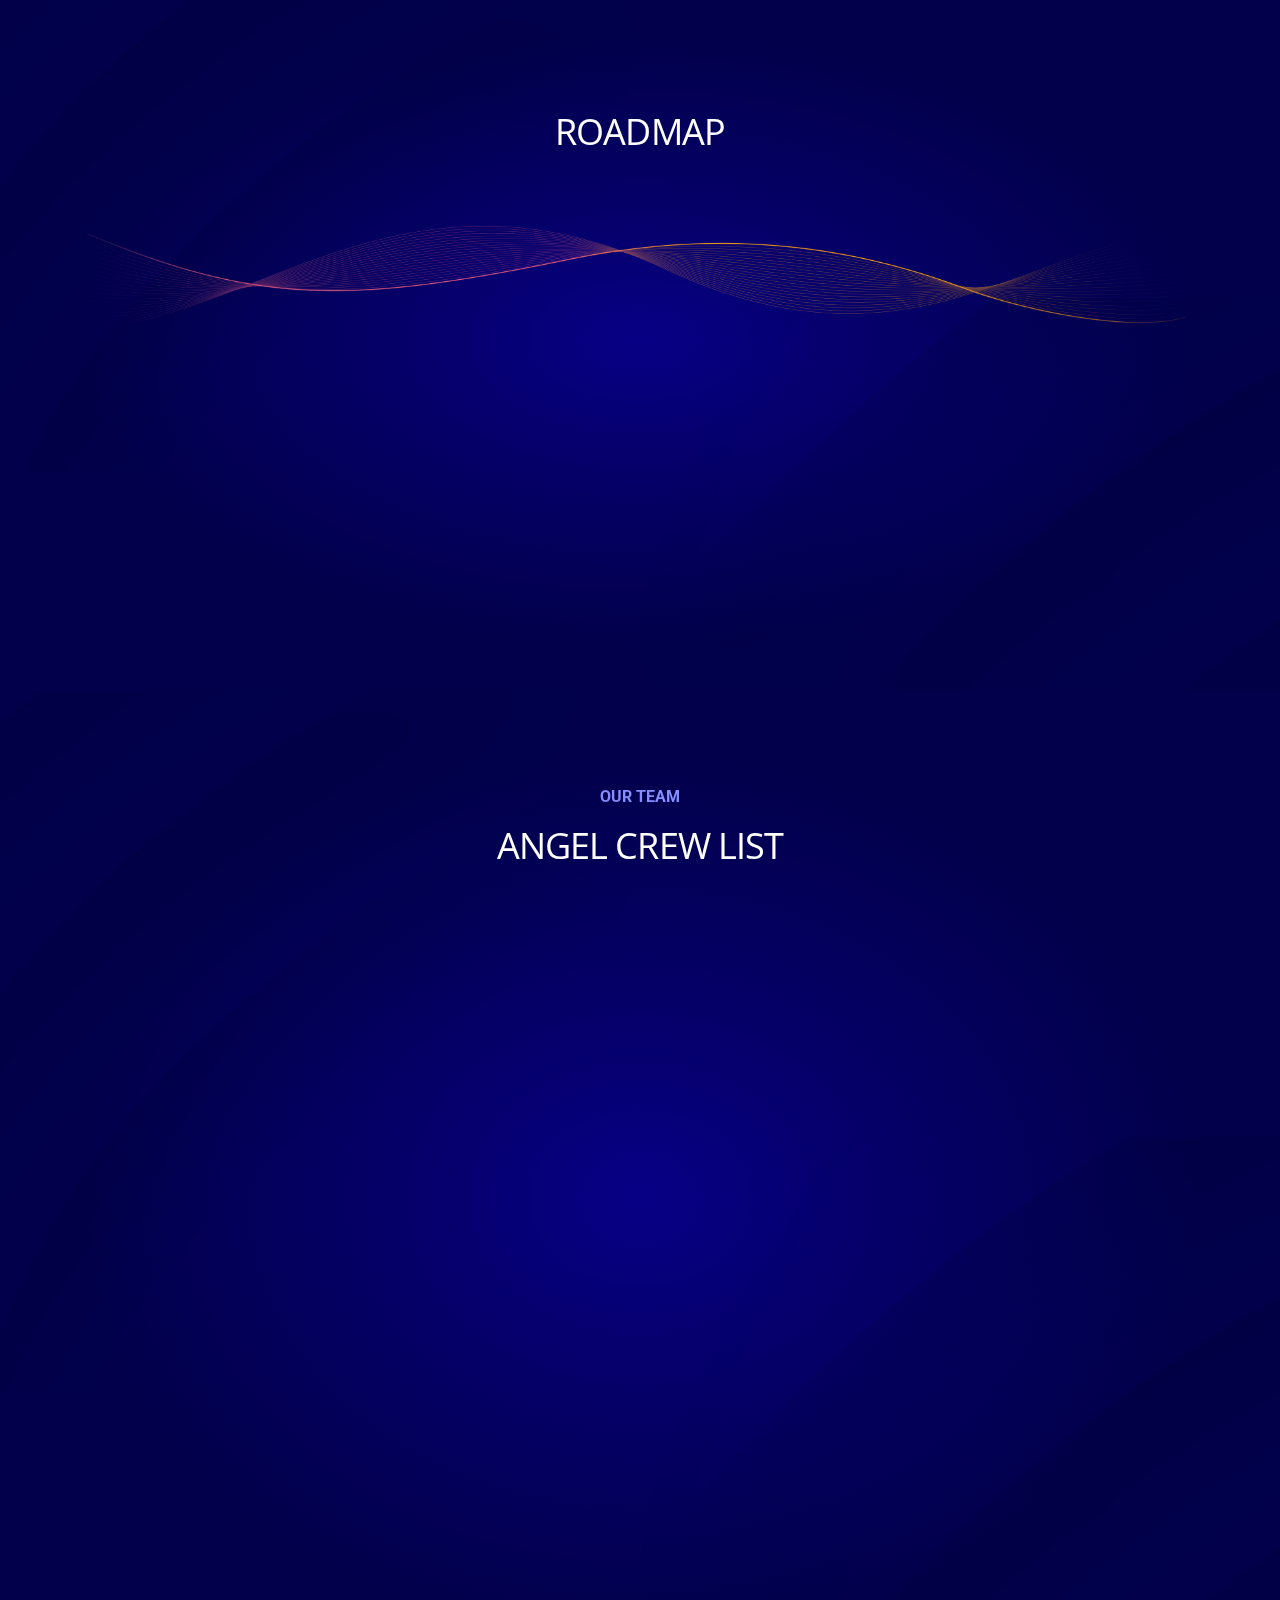
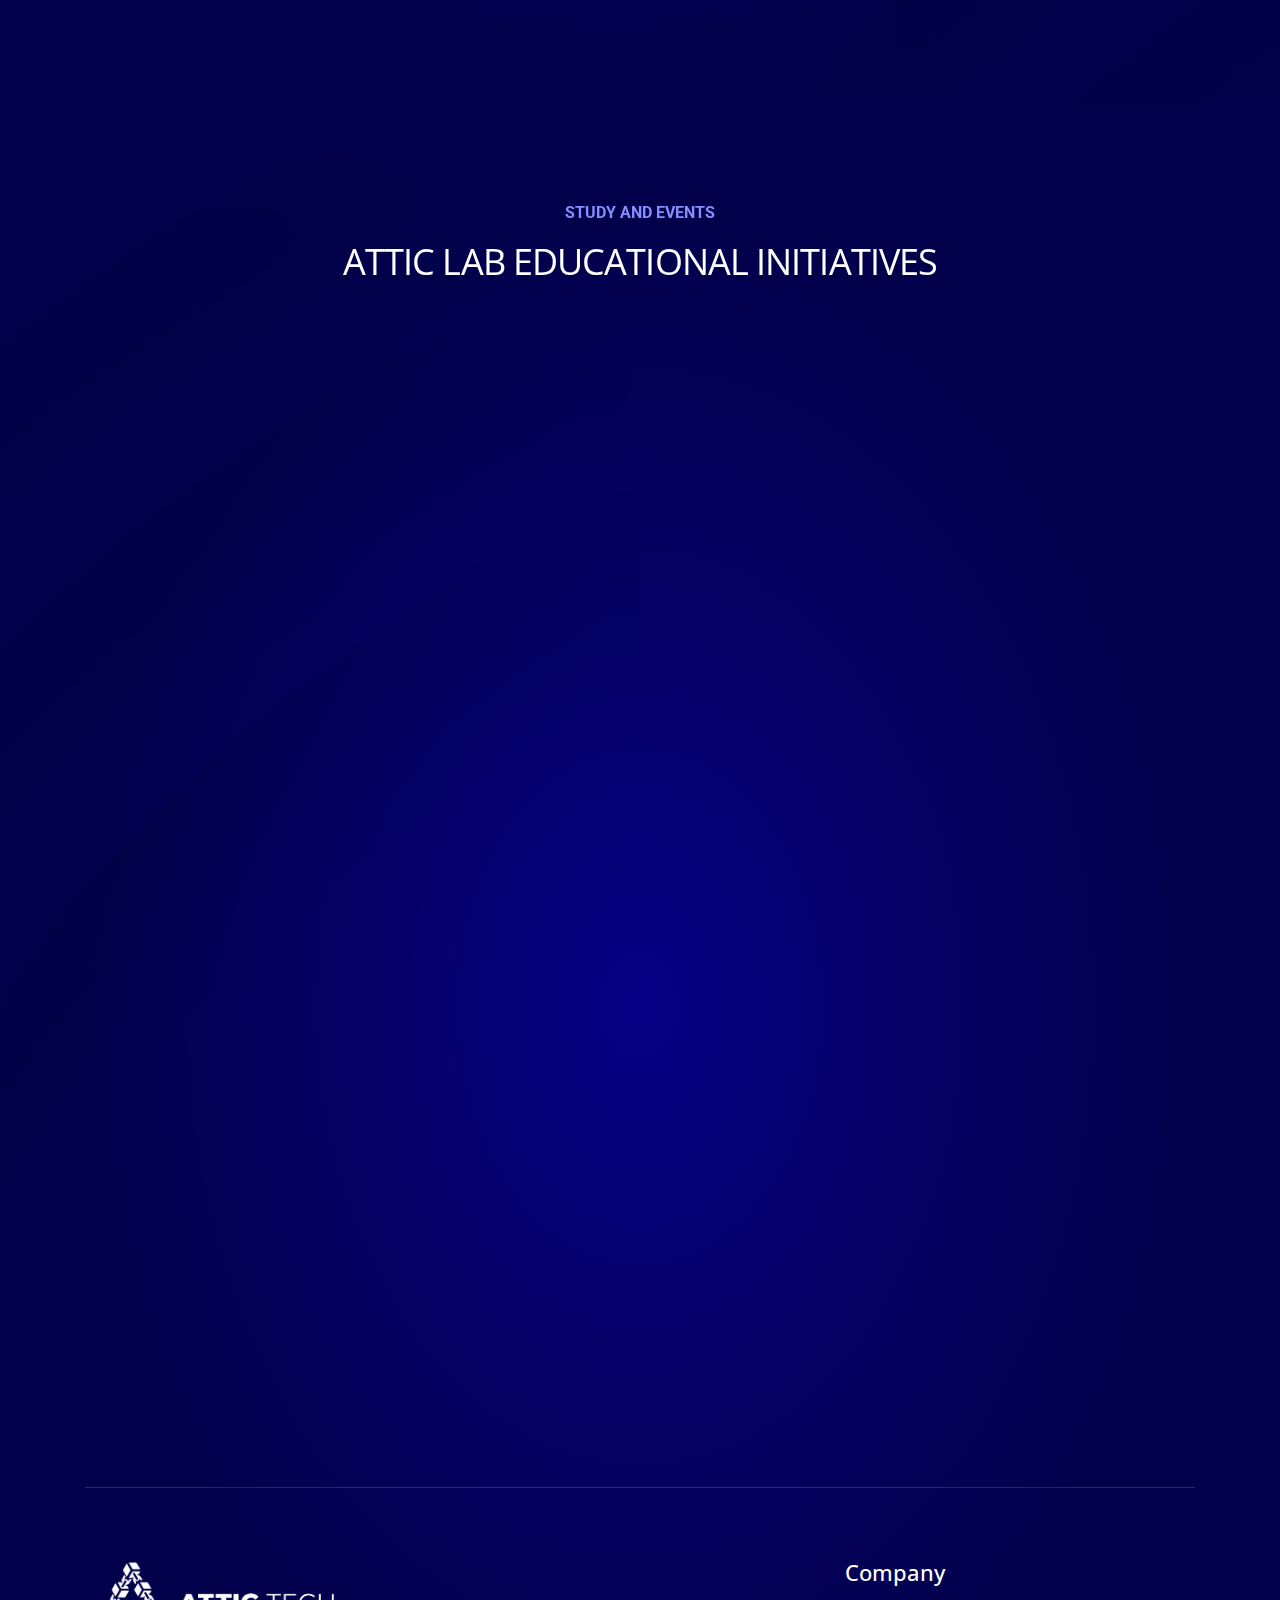
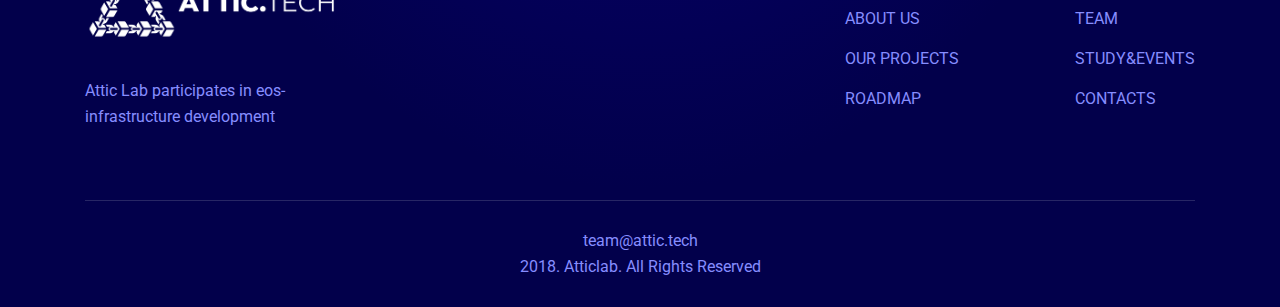
==== commit 7b76a529: "Merge branch 'master' of https://github.com/attictech/attictech.github.io" ====
--- a/index.html
+++ b/index.html
@@ -6,6 +6,7 @@
     <meta http-equiv="x-ua-compatible" content="ie=edge">
     <title>Attic.tech</title>
     <meta name="description" content="">
+    <meta name="google-site-verification" content="8GshgNZ4-_sOstICv8gFCW_YUx0XgozHlC-Ytb0sQXc" />
     <meta name="viewport" content="width=device-width, initial-scale=1, shrink-to-fit=no">
 
     <link href="https://fonts.googleapis.com/css?family=Roboto:400,400i,500,500i,700,700i,900,900i" rel="stylesheet">
@@ -881,4 +882,4 @@
 
 </body>
 </html>
-<!-- footer section end -->+<!-- footer section end -->
